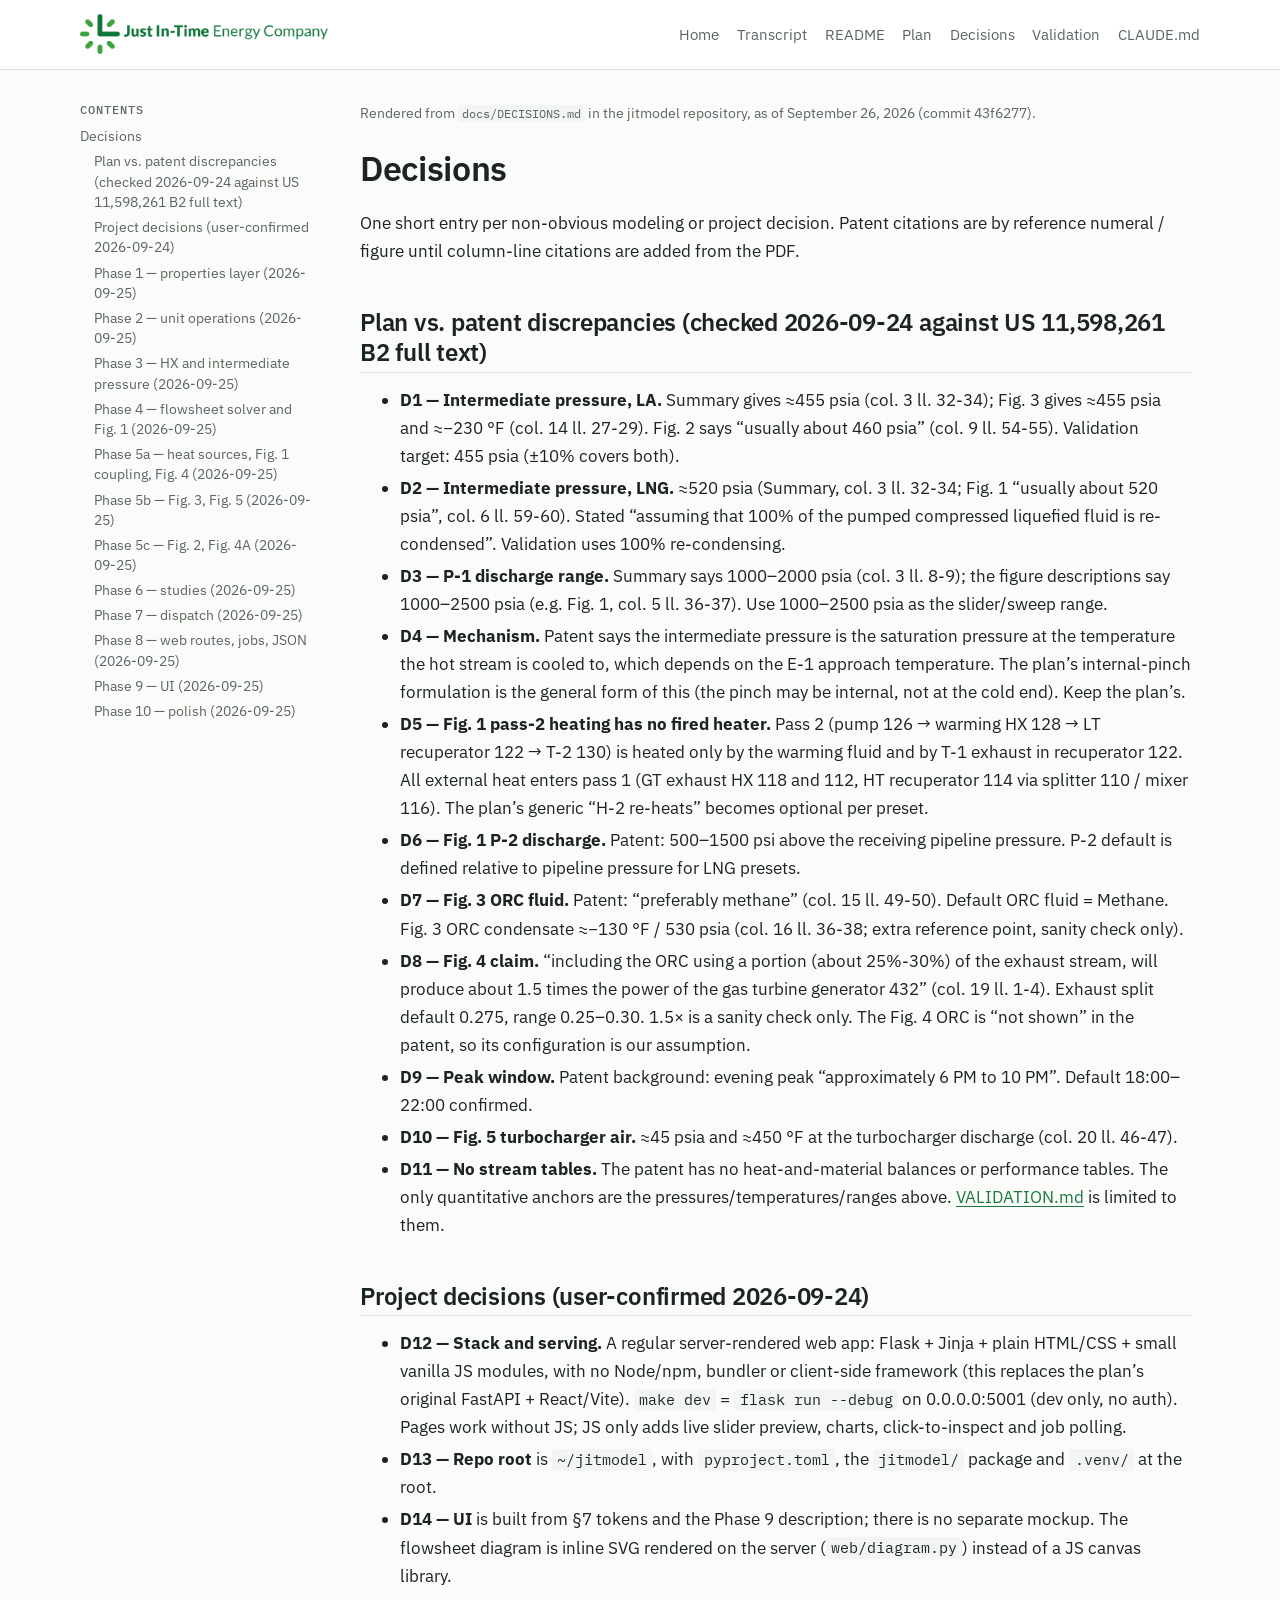
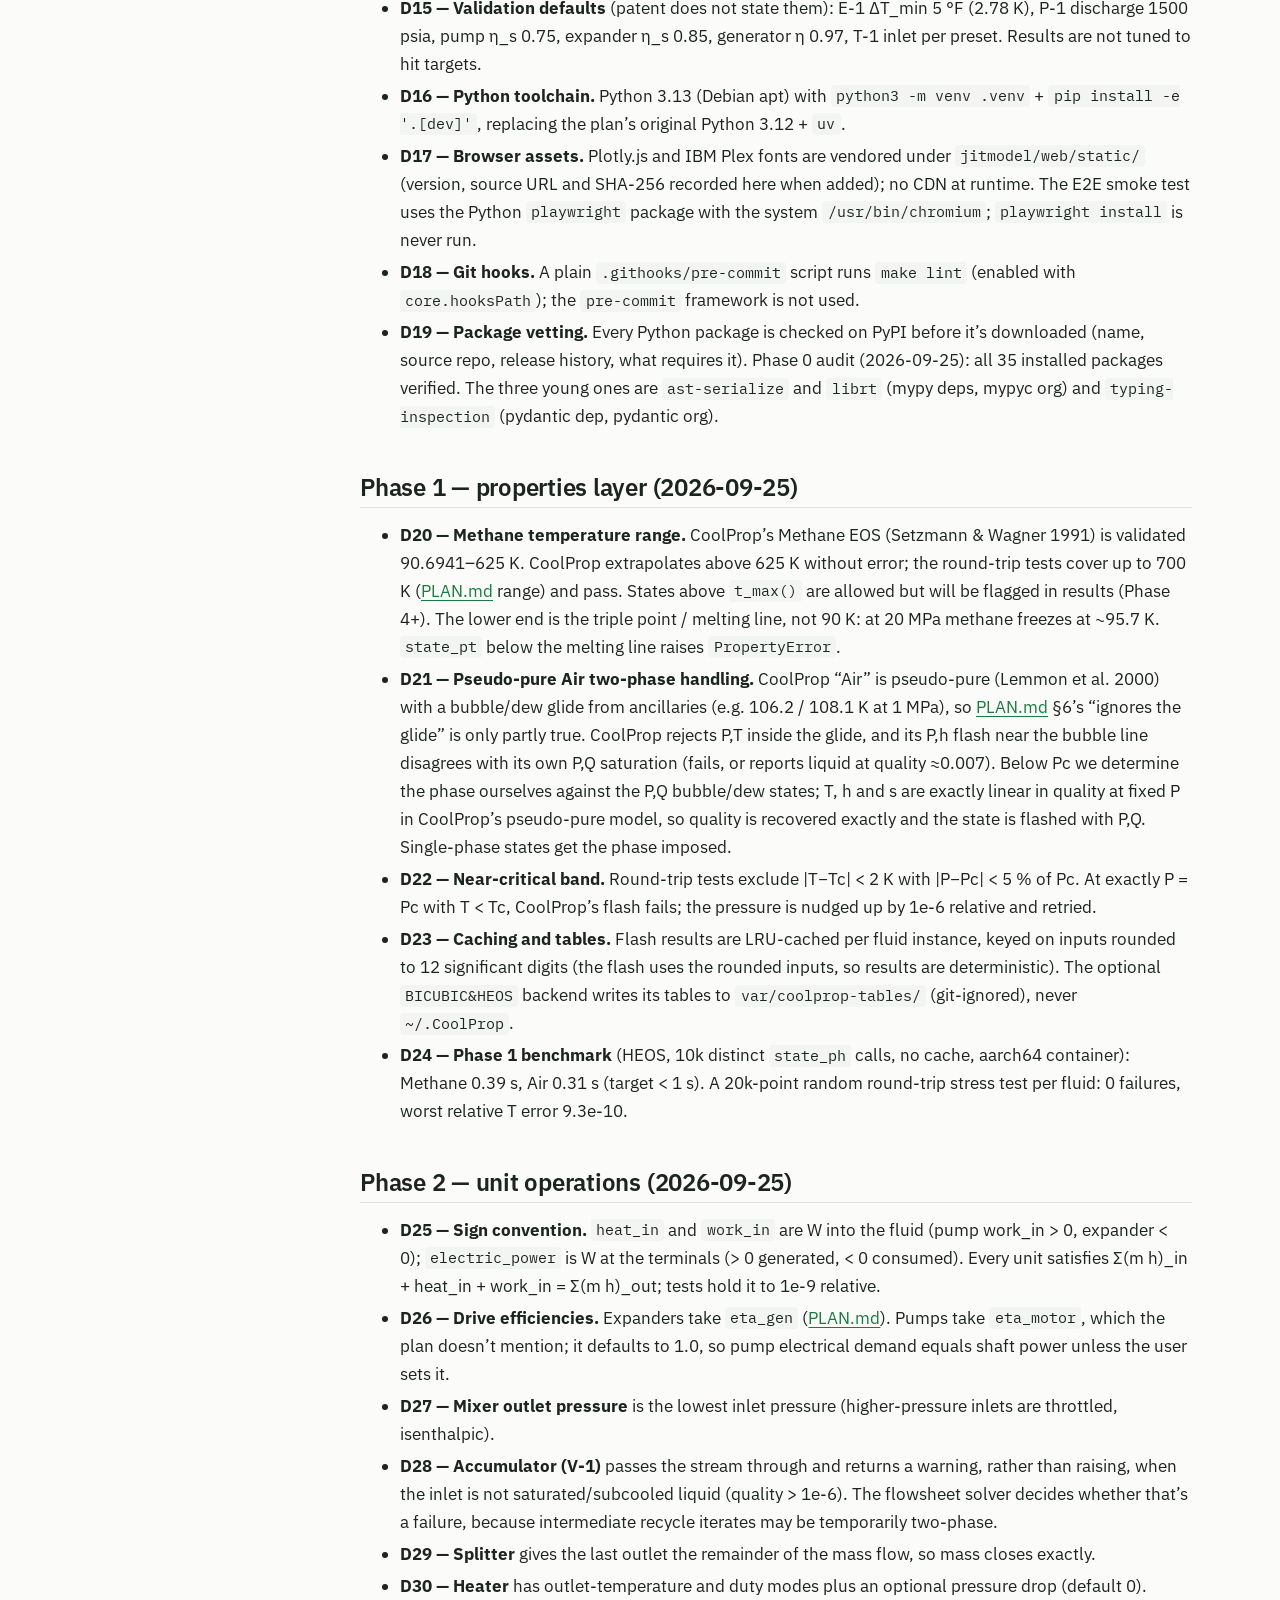
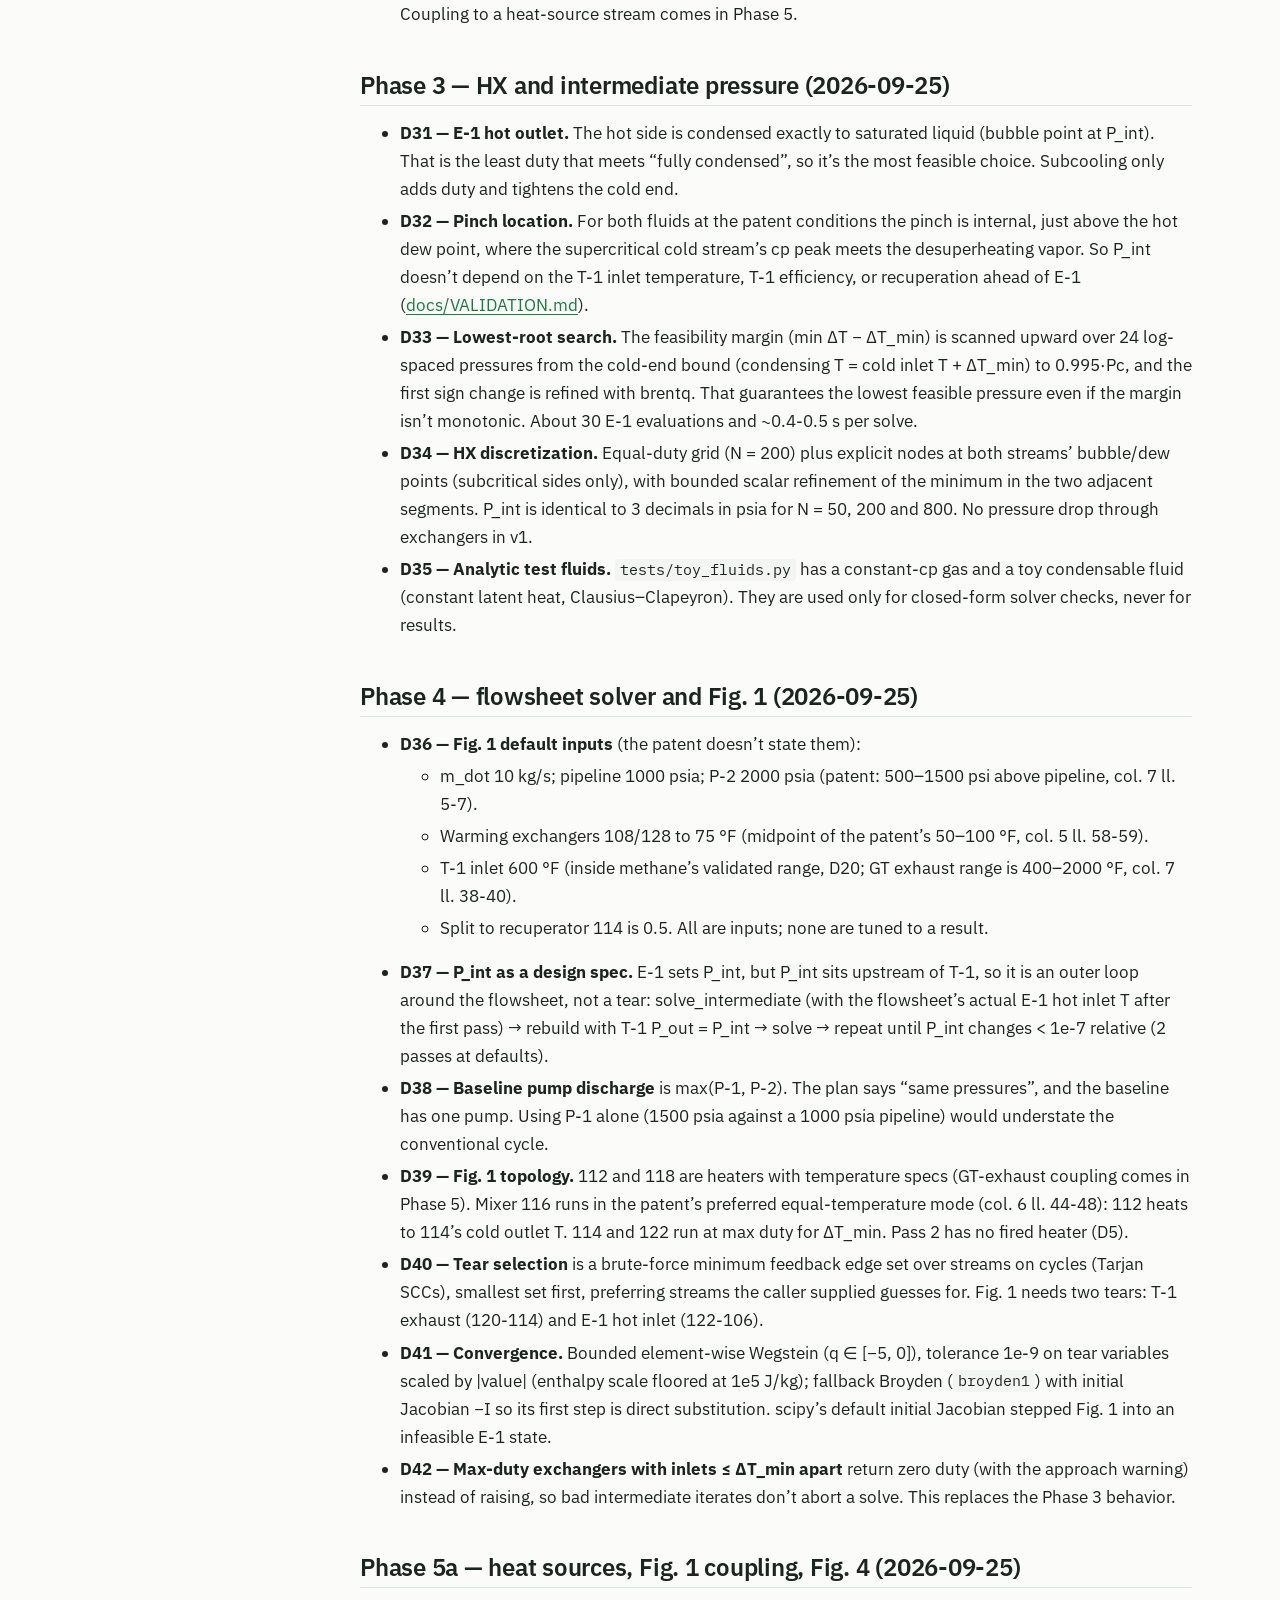
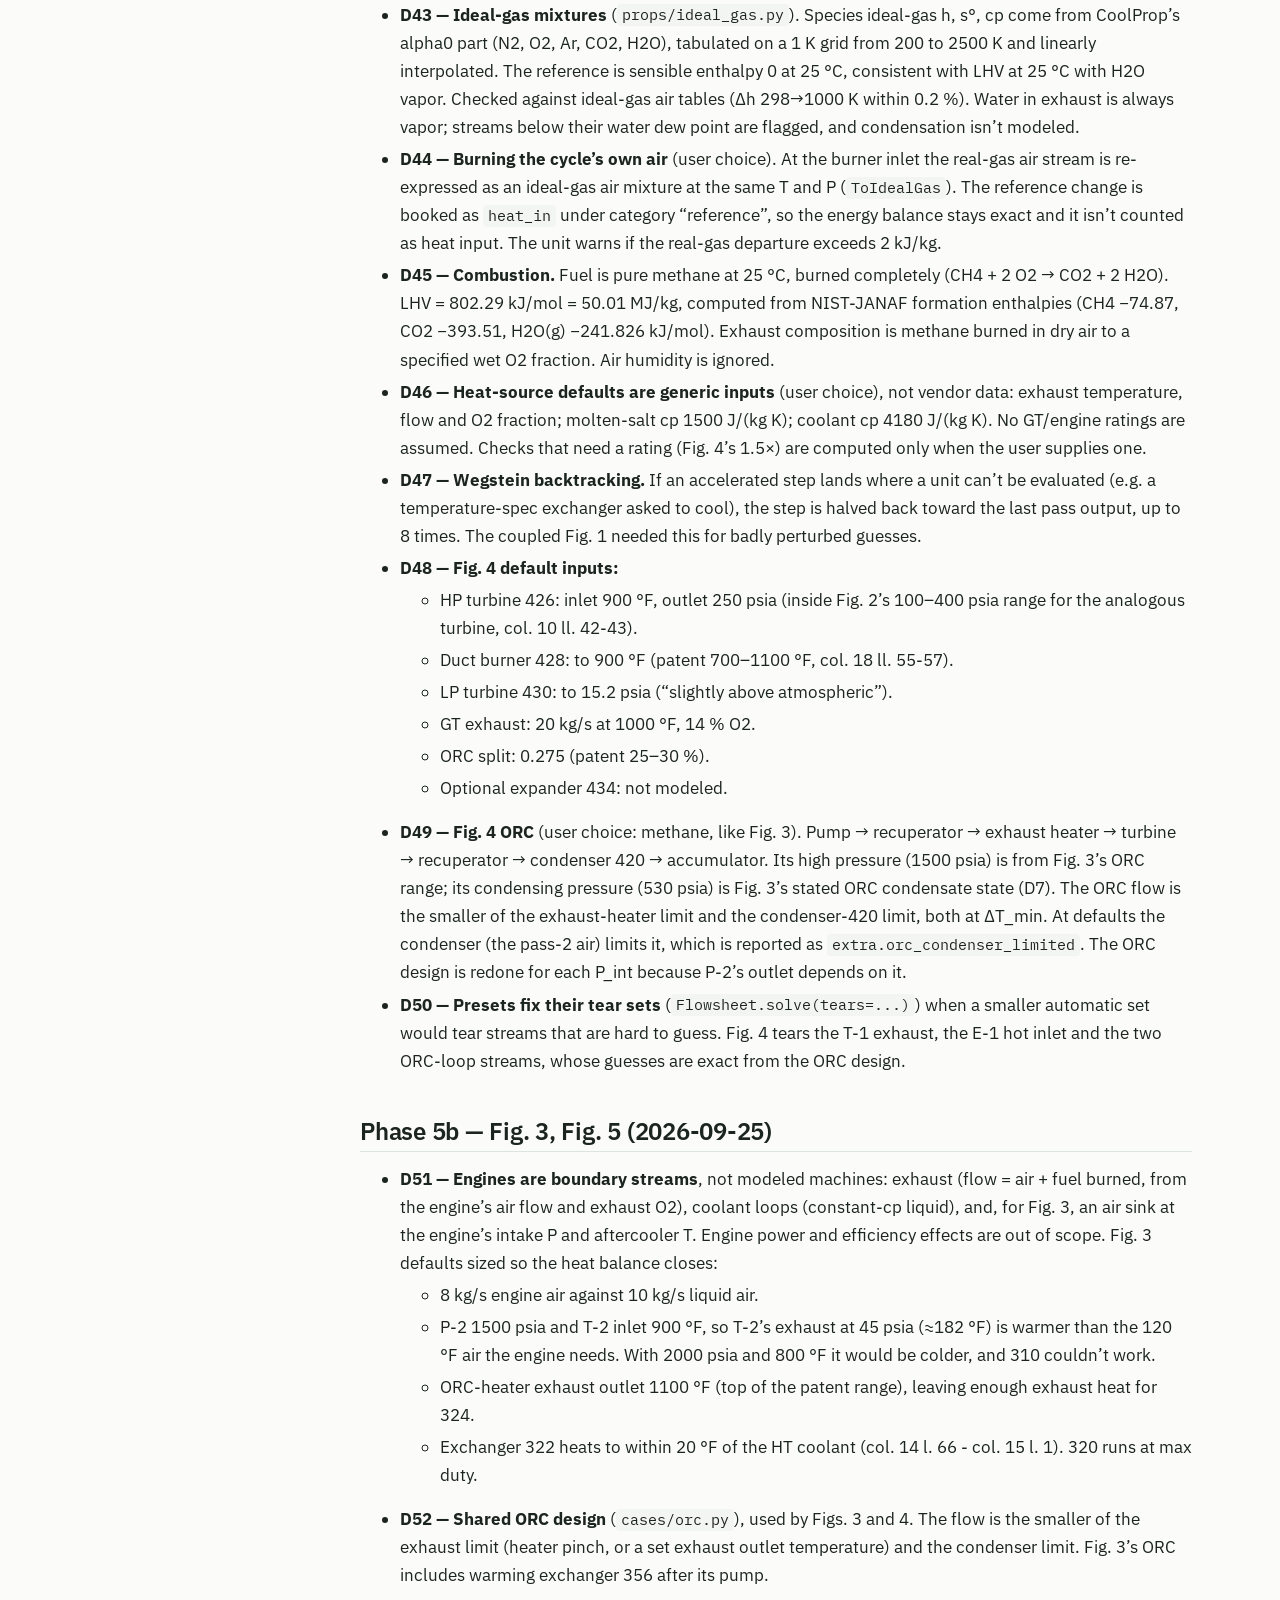
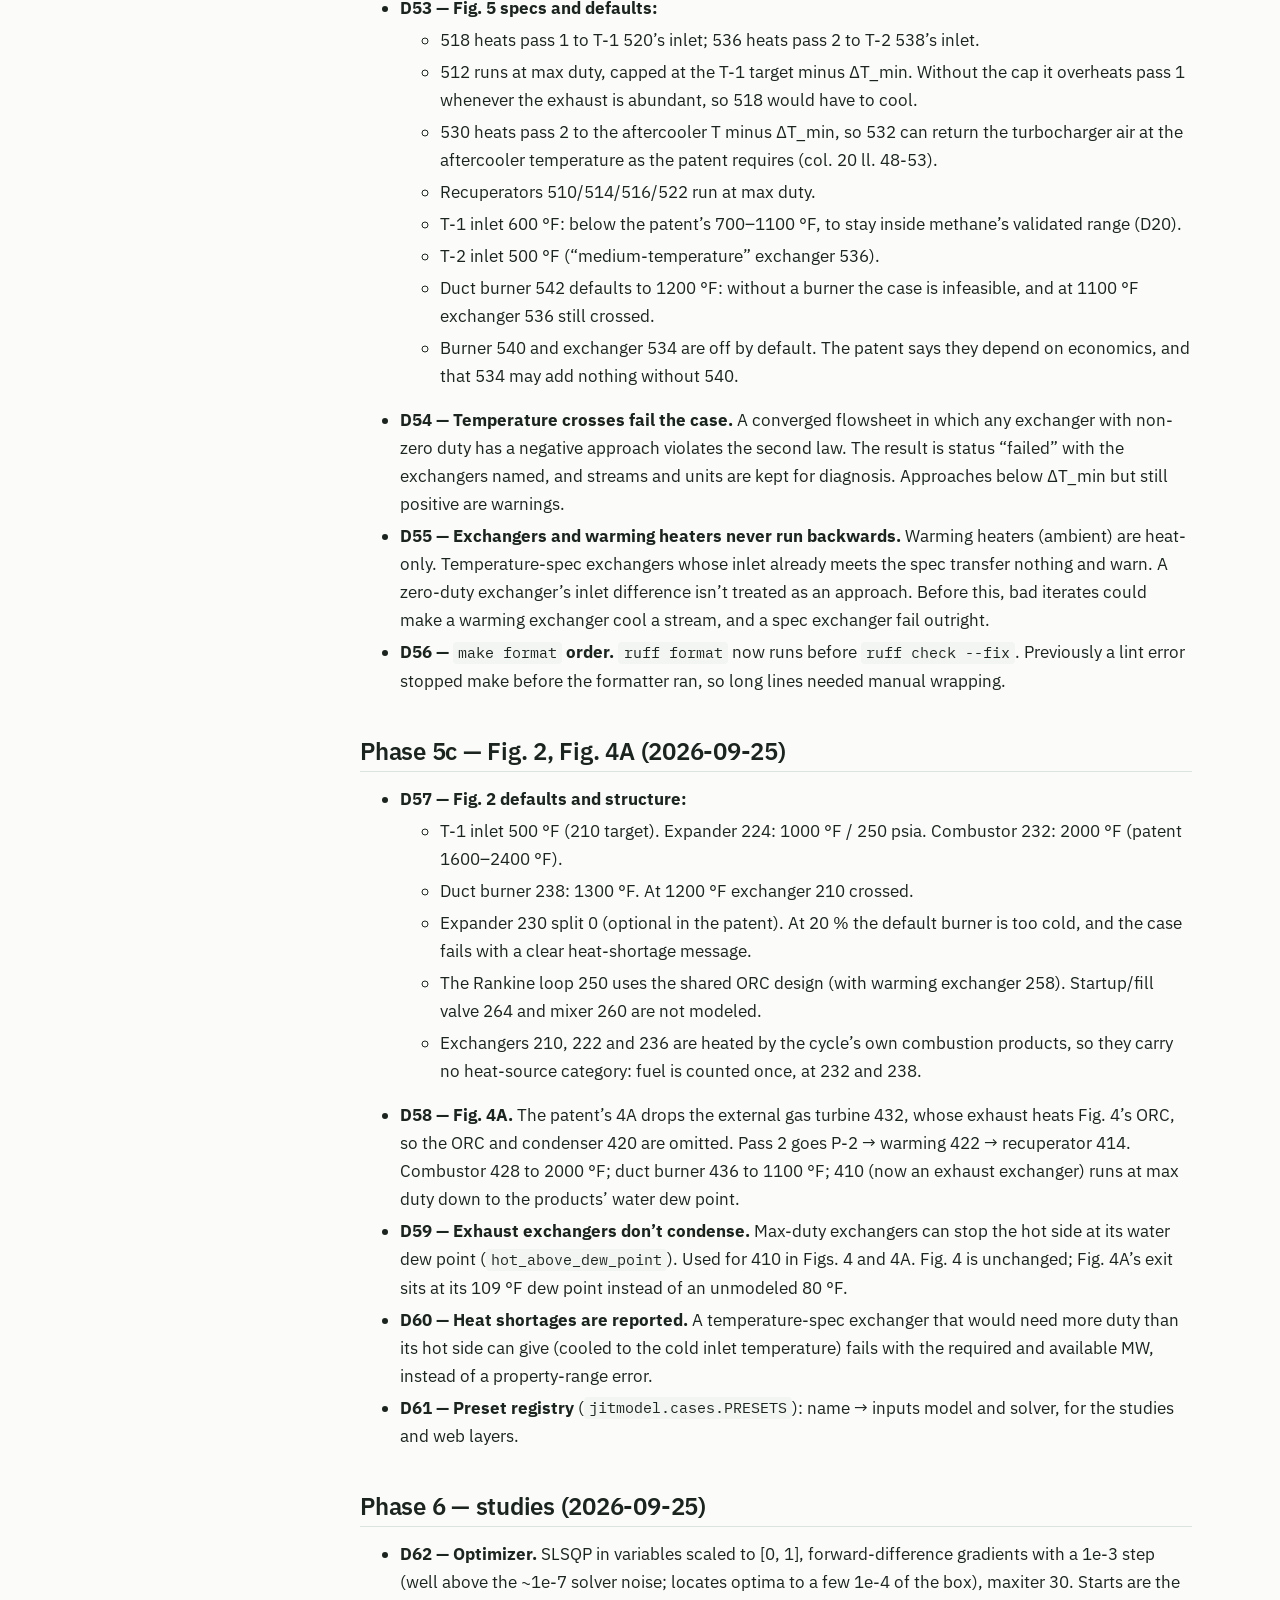
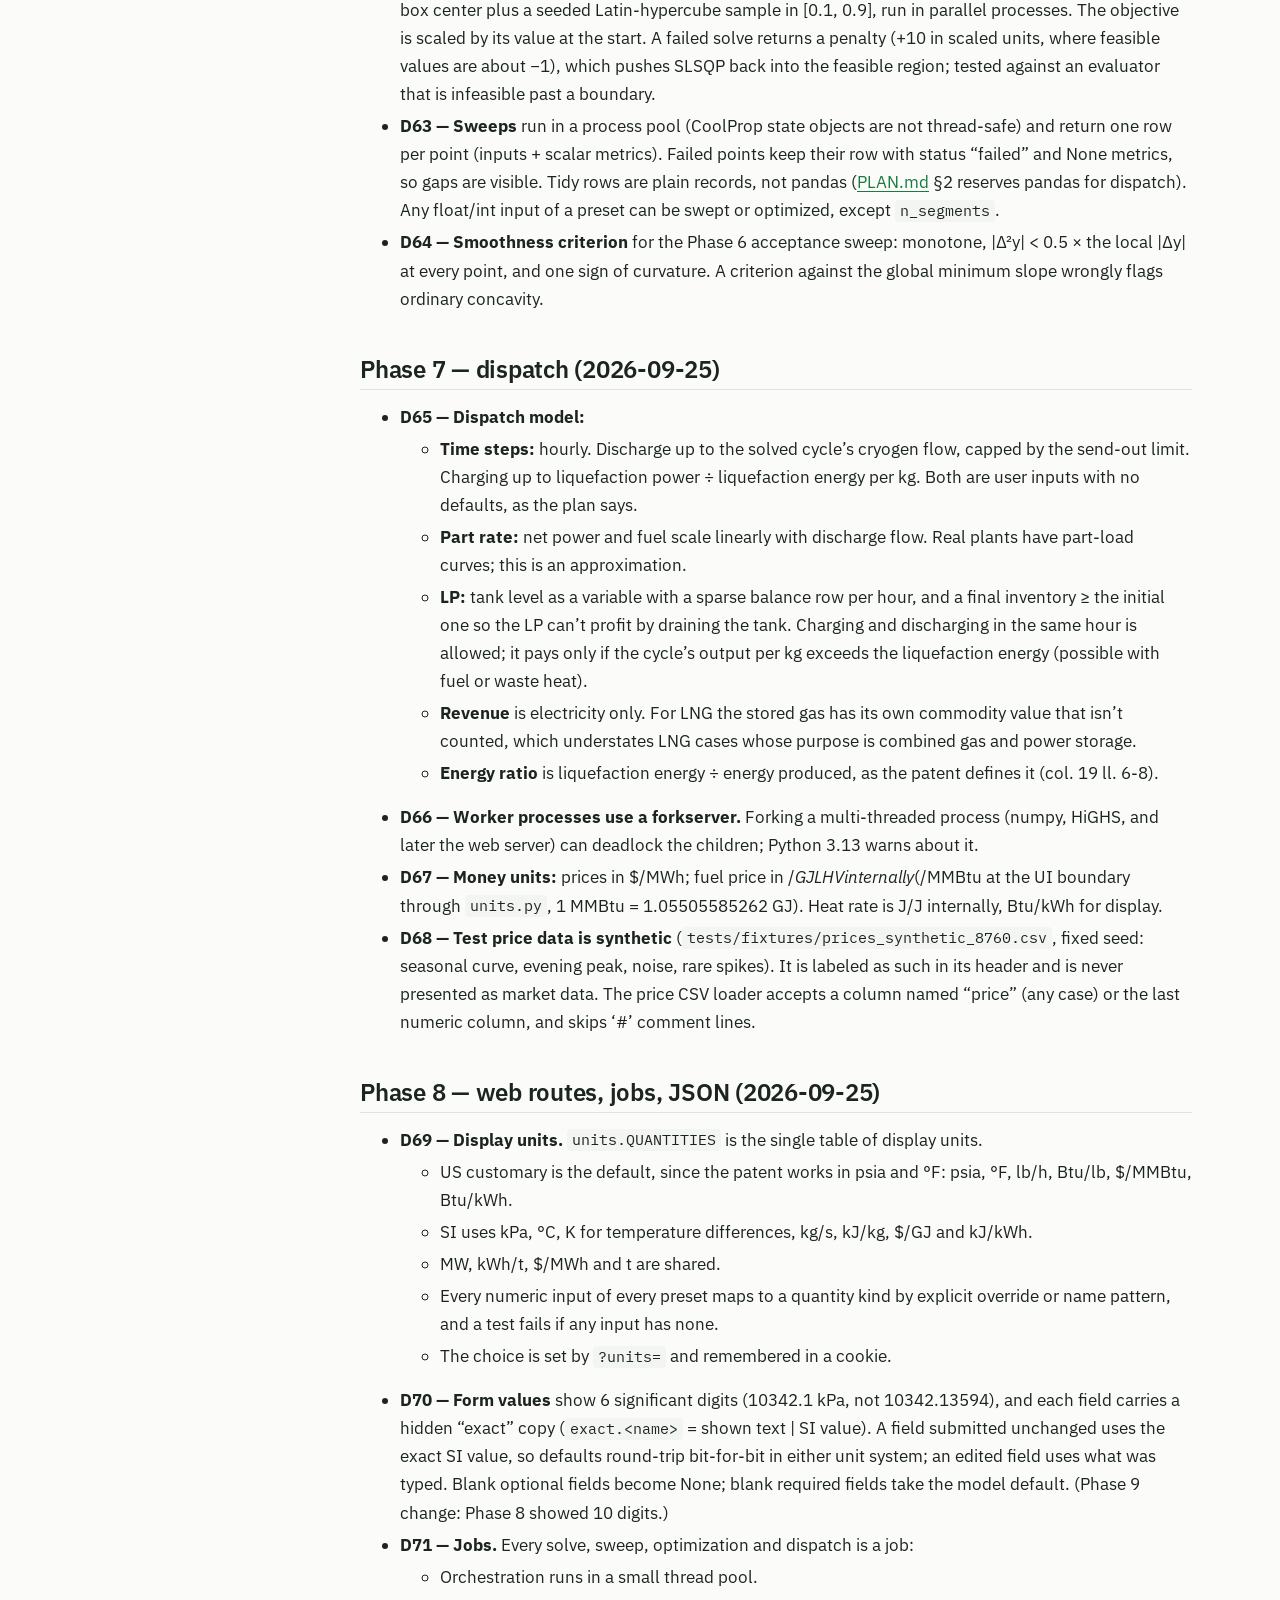
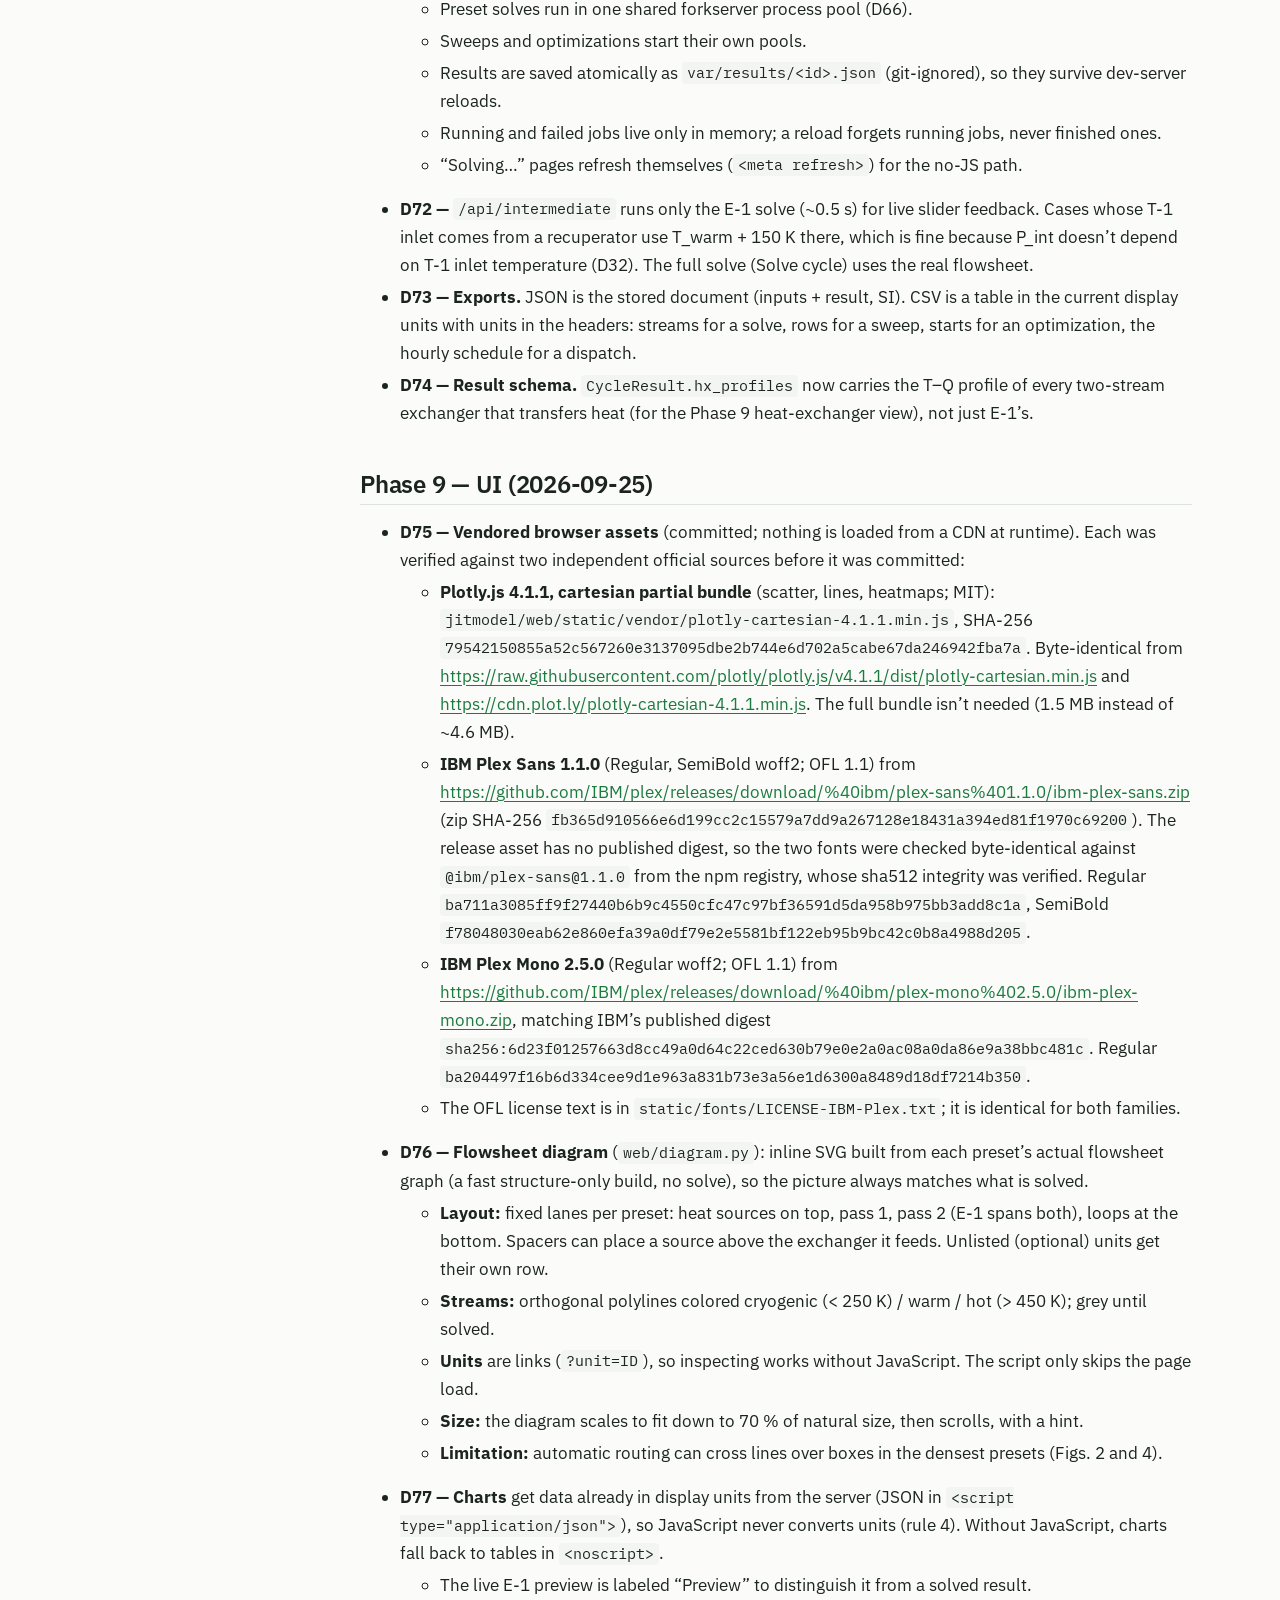
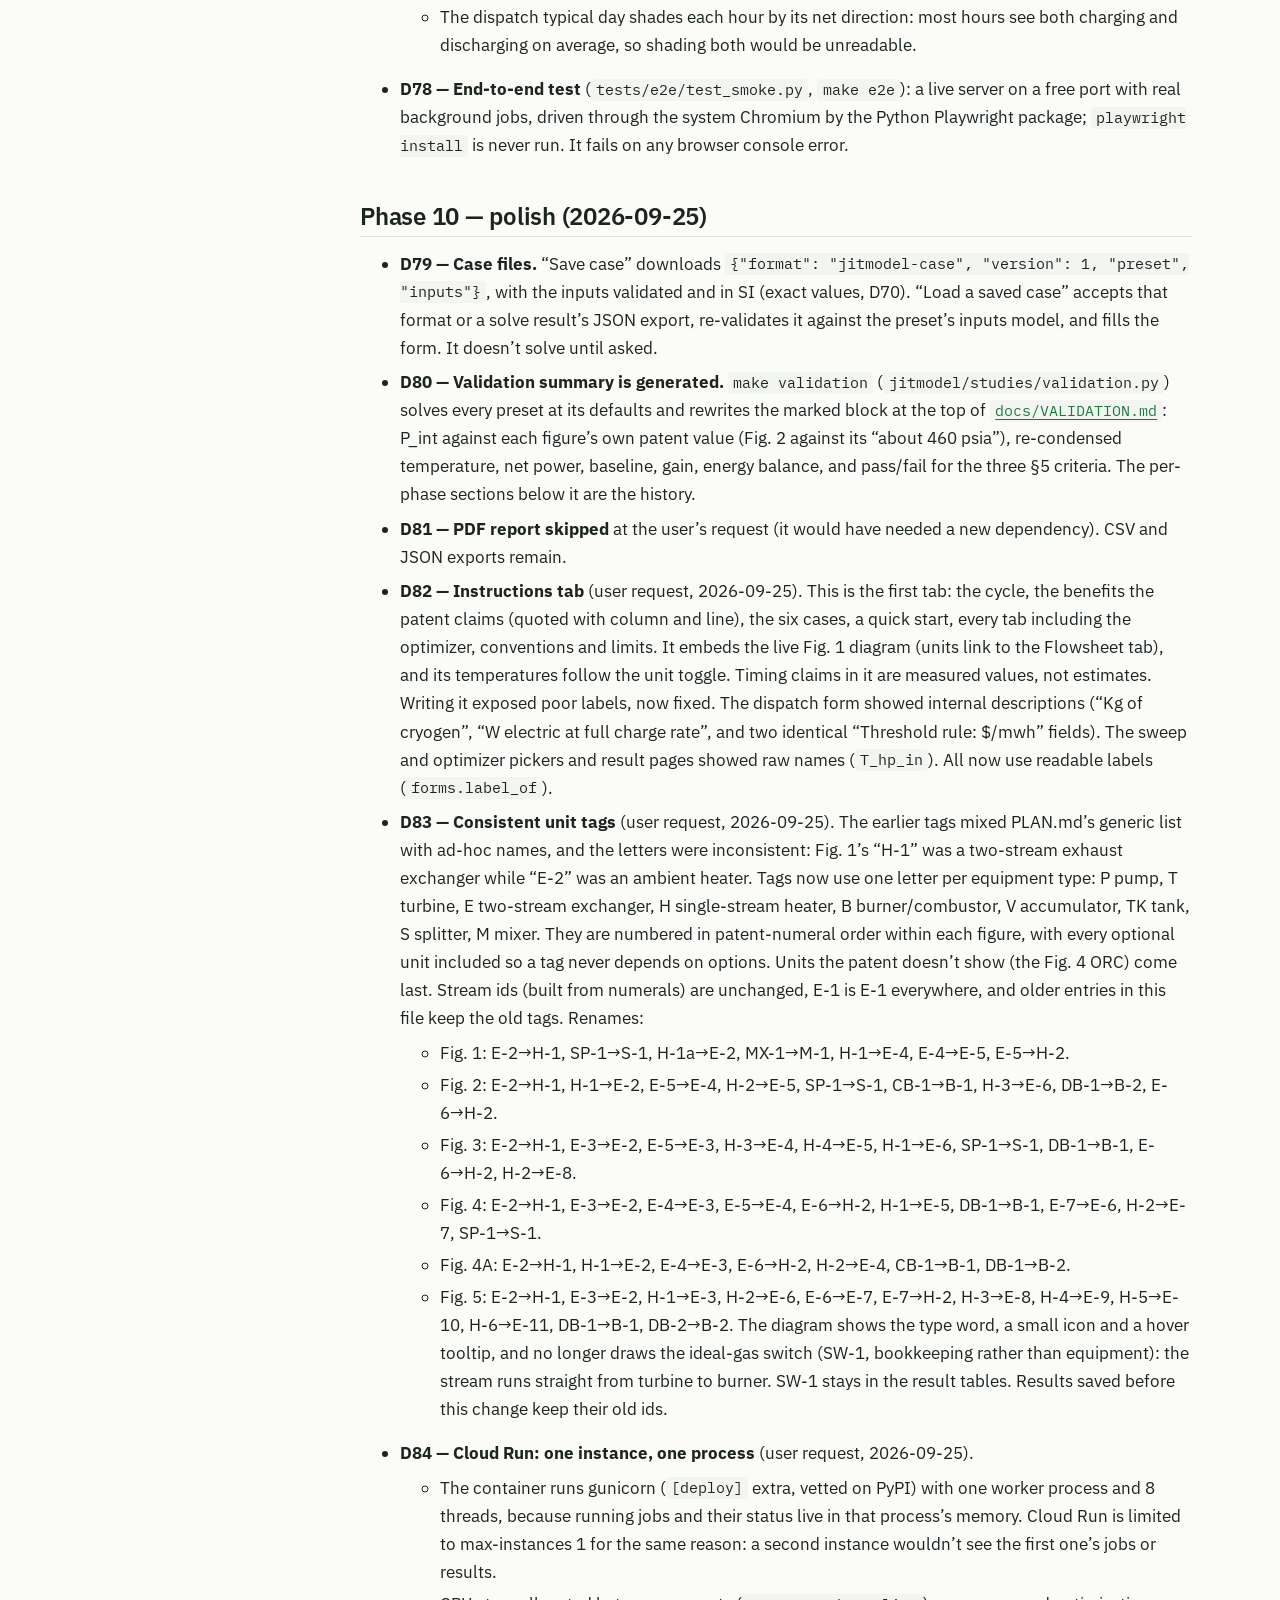
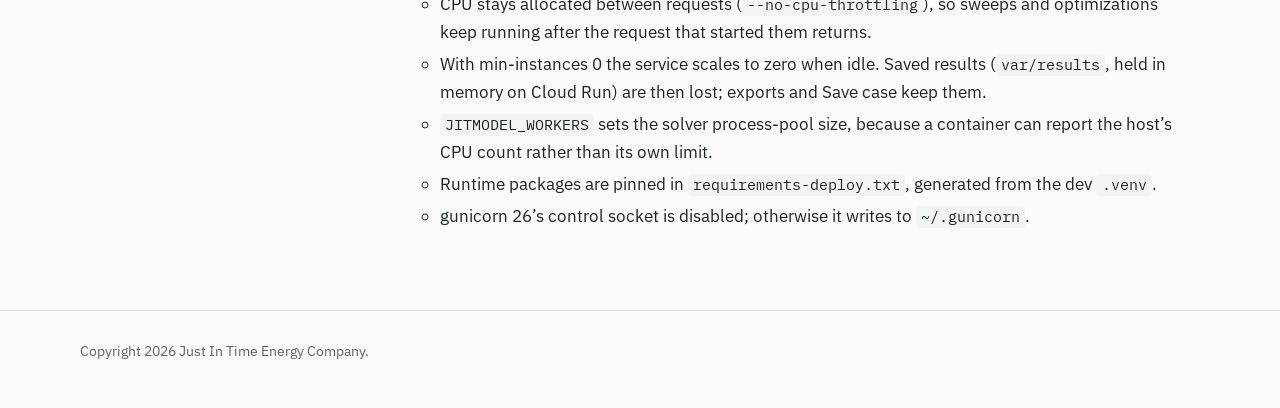
==== pages/DECISIONS.html @ 581333ea "Site showing how jitmodel was built with Claude Co-Authored-By: Claude Opus 5.5 <noreply@anthropic.c" ====
<!DOCTYPE html>
<html lang="en">
<head>
<meta charset="utf-8">
<meta name="viewport" content="width=device-width, initial-scale=1">
<title>Decisions · jitmodel</title>
<link rel="icon" href="../assets/favicon.svg">
<link rel="preconnect" href="https://fonts.googleapis.com">
<link rel="preconnect" href="https://fonts.gstatic.com" crossorigin>
<link rel="stylesheet" href="https://fonts.googleapis.com/css2?family=IBM+Plex+Mono:wght@400;500&family=IBM+Plex+Sans:wght@400;500;600&display=swap">
<link rel="stylesheet" href="../assets/style.css">
</head>
<body>
<header class="site-header">
  <div class="inner">
    <a class="logo-link" href="../index.html" title="jitmodel — how it was built"><img class="logo" src="../assets/jit-logo.png" alt="Just In-Time Energy Company"></a>
    <nav aria-label="Documents">
      <a href="../index.html">Home</a>
      <a href="transcript.html">Transcript</a>
      <a href="README.html">README</a>
      <a href="PLAN.html">Plan</a>
      <a href="DECISIONS.html">Decisions</a>
      <a href="VALIDATION.html">Validation</a>
      <a href="CLAUDE.html">CLAUDE.md</a>
    </nav>
  </div>
</header>
<div class="doc-layout has-toc">
<nav id="TOC" aria-label="Contents">
<p class="toc-title">Contents</p>
<ul>
<li><a href="#decisions" id="toc-decisions">Decisions</a>
<ul>
<li><a
href="#plan-vs-patent-discrepancies-checked-2026-09-24-against-us-11598261-b2-full-text"
id="toc-plan-vs-patent-discrepancies-checked-2026-09-24-against-us-11598261-b2-full-text">Plan
vs. patent discrepancies (checked 2026-09-24 against US 11,598,261 B2
full text)</a></li>
<li><a href="#project-decisions-user-confirmed-2026-09-24"
id="toc-project-decisions-user-confirmed-2026-09-24">Project decisions
(user-confirmed 2026-09-24)</a></li>
<li><a href="#phase-1--properties-layer-2026-09-25"
id="toc-phase-1--properties-layer-2026-09-25">Phase 1 — properties layer
(2026-09-25)</a></li>
<li><a href="#phase-2--unit-operations-2026-09-25"
id="toc-phase-2--unit-operations-2026-09-25">Phase 2 — unit operations
(2026-09-25)</a></li>
<li><a href="#phase-3--hx-and-intermediate-pressure-2026-09-25"
id="toc-phase-3--hx-and-intermediate-pressure-2026-09-25">Phase 3 — HX
and intermediate pressure (2026-09-25)</a></li>
<li><a href="#phase-4--flowsheet-solver-and-fig-1-2026-09-25"
id="toc-phase-4--flowsheet-solver-and-fig-1-2026-09-25">Phase 4 —
flowsheet solver and Fig. 1 (2026-09-25)</a></li>
<li><a href="#phase-5a--heat-sources-fig-1-coupling-fig-4-2026-09-25"
id="toc-phase-5a--heat-sources-fig-1-coupling-fig-4-2026-09-25">Phase 5a
— heat sources, Fig. 1 coupling, Fig. 4 (2026-09-25)</a></li>
<li><a href="#phase-5b--fig-3-fig-5-2026-09-25"
id="toc-phase-5b--fig-3-fig-5-2026-09-25">Phase 5b — Fig. 3, Fig. 5
(2026-09-25)</a></li>
<li><a href="#phase-5c--fig-2-fig-4a-2026-09-25"
id="toc-phase-5c--fig-2-fig-4a-2026-09-25">Phase 5c — Fig. 2, Fig. 4A
(2026-09-25)</a></li>
<li><a href="#phase-6--studies-2026-09-25"
id="toc-phase-6--studies-2026-09-25">Phase 6 — studies
(2026-09-25)</a></li>
<li><a href="#phase-7--dispatch-2026-09-25"
id="toc-phase-7--dispatch-2026-09-25">Phase 7 — dispatch
(2026-09-25)</a></li>
<li><a href="#phase-8--web-routes-jobs-json-2026-09-25"
id="toc-phase-8--web-routes-jobs-json-2026-09-25">Phase 8 — web routes,
jobs, JSON (2026-09-25)</a></li>
<li><a href="#phase-9--ui-2026-09-25"
id="toc-phase-9--ui-2026-09-25">Phase 9 — UI (2026-09-25)</a></li>
<li><a href="#phase-10--polish-2026-09-25"
id="toc-phase-10--polish-2026-09-25">Phase 10 — polish
(2026-09-25)</a></li>
</ul></li>
</ul>
</nav>
<main class="doc">
<p class="source-note">Rendered from <code>docs/DECISIONS.md</code> in the jitmodel repository, as of September 26, 2026 (commit 43f6277).</p>
<h1 id="decisions">Decisions</h1>
<p>One short entry per non-obvious modeling or project decision. Patent
citations are by reference numeral / figure until column-line citations
are added from the PDF.</p>
<h2
id="plan-vs-patent-discrepancies-checked-2026-09-24-against-us-11598261-b2-full-text">Plan
vs. patent discrepancies (checked 2026-09-24 against US 11,598,261 B2
full text)</h2>
<ul>
<li><strong>D1 — Intermediate pressure, LA.</strong> Summary gives ≈455
psia (col. 3 ll. 32-34); Fig. 3 gives ≈455 psia and ≈−230 °F (col. 14
ll. 27-29). Fig. 2 says “usually about 460 psia” (col. 9 ll. 54-55).
Validation target: 455 psia (±10% covers both).</li>
<li><strong>D2 — Intermediate pressure, LNG.</strong> ≈520 psia
(Summary, col. 3 ll. 32-34; Fig. 1 “usually about 520 psia”, col. 6 ll.
59-60). Stated “assuming that 100% of the pumped compressed liquefied
fluid is re-condensed”. Validation uses 100% re-condensing.</li>
<li><strong>D3 — P-1 discharge range.</strong> Summary says 1000–2000
psia (col. 3 ll. 8-9); the figure descriptions say 1000–2500 psia (e.g.
Fig. 1, col. 5 ll. 36-37). Use 1000–2500 psia as the slider/sweep
range.</li>
<li><strong>D4 — Mechanism.</strong> Patent says the intermediate
pressure is the saturation pressure at the temperature the hot stream is
cooled to, which depends on the E-1 approach temperature. The plan’s
internal-pinch formulation is the general form of this (the pinch may be
internal, not at the cold end). Keep the plan’s.</li>
<li><strong>D5 — Fig. 1 pass-2 heating has no fired heater.</strong>
Pass 2 (pump 126 → warming HX 128 → LT recuperator 122 → T-2 130) is
heated only by the warming fluid and by T-1 exhaust in recuperator 122.
All external heat enters pass 1 (GT exhaust HX 118 and 112, HT
recuperator 114 via splitter 110 / mixer 116). The plan’s generic “H-2
re-heats” becomes optional per preset.</li>
<li><strong>D6 — Fig. 1 P-2 discharge.</strong> Patent: 500–1500 psi
above the receiving pipeline pressure. P-2 default is defined relative
to pipeline pressure for LNG presets.</li>
<li><strong>D7 — Fig. 3 ORC fluid.</strong> Patent: “preferably methane”
(col. 15 ll. 49-50). Default ORC fluid = Methane. Fig. 3 ORC condensate
≈−130 °F / 530 psia (col. 16 ll. 36-38; extra reference point, sanity
check only).</li>
<li><strong>D8 — Fig. 4 claim.</strong> “including the ORC using a
portion (about 25%-30%) of the exhaust stream, will produce about 1.5
times the power of the gas turbine generator 432” (col. 19 ll. 1-4).
Exhaust split default 0.275, range 0.25–0.30. 1.5× is a sanity check
only. The Fig. 4 ORC is “not shown” in the patent, so its configuration
is our assumption.</li>
<li><strong>D9 — Peak window.</strong> Patent background: evening peak
“approximately 6 PM to 10 PM”. Default 18:00–22:00 confirmed.</li>
<li><strong>D10 — Fig. 5 turbocharger air.</strong> ≈45 psia and ≈450 °F
at the turbocharger discharge (col. 20 ll. 46-47).</li>
<li><strong>D11 — No stream tables.</strong> The patent has no
heat-and-material balances or performance tables. The only quantitative
anchors are the pressures/temperatures/ranges above. <a
href="VALIDATION.html">VALIDATION.md</a> is limited to them.</li>
</ul>
<h2 id="project-decisions-user-confirmed-2026-09-24">Project decisions
(user-confirmed 2026-09-24)</h2>
<ul>
<li><strong>D12 — Stack and serving.</strong> A regular server-rendered
web app: Flask + Jinja + plain HTML/CSS + small vanilla JS modules, with
no Node/npm, bundler or client-side framework (this replaces the plan’s
original FastAPI + React/Vite). <code>make dev</code> =
<code>flask run --debug</code> on 0.0.0.0:5001 (dev only, no auth).
Pages work without JS; JS only adds live slider preview, charts,
click-to-inspect and job polling.</li>
<li><strong>D13 — Repo root</strong> is <code>~/jitmodel</code>, with
<code>pyproject.toml</code>, the <code>jitmodel/</code> package and
<code>.venv/</code> at the root.</li>
<li><strong>D14 — UI</strong> is built from §7 tokens and the Phase 9
description; there is no separate mockup. The flowsheet diagram is
inline SVG rendered on the server (<code>web/diagram.py</code>) instead
of a JS canvas library.</li>
<li><strong>D15 — Validation defaults</strong> (patent does not state
them): E-1 ΔT_min 5 °F (2.78 K), P-1 discharge 1500 psia, pump η_s 0.75,
expander η_s 0.85, generator η 0.97, T-1 inlet per preset. Results are
not tuned to hit targets.</li>
<li><strong>D16 — Python toolchain.</strong> Python 3.13 (Debian apt)
with <code>python3 -m venv .venv</code> +
<code>pip install -e '.[dev]'</code>, replacing the plan’s original
Python 3.12 + <code>uv</code>.</li>
<li><strong>D17 — Browser assets.</strong> Plotly.js and IBM Plex fonts
are vendored under <code>jitmodel/web/static/</code> (version, source
URL and SHA-256 recorded here when added); no CDN at runtime. The E2E
smoke test uses the Python <code>playwright</code> package with the
system <code>/usr/bin/chromium</code>; <code>playwright install</code>
is never run.</li>
<li><strong>D18 — Git hooks.</strong> A plain
<code>.githooks/pre-commit</code> script runs <code>make lint</code>
(enabled with <code>core.hooksPath</code>); the <code>pre-commit</code>
framework is not used.</li>
<li><strong>D19 — Package vetting.</strong> Every Python package is
checked on PyPI before it’s downloaded (name, source repo, release
history, what requires it). Phase 0 audit (2026-09-25): all 35 installed
packages verified. The three young ones are <code>ast-serialize</code>
and <code>librt</code> (mypy deps, mypyc org) and
<code>typing-inspection</code> (pydantic dep, pydantic org).</li>
</ul>
<h2 id="phase-1--properties-layer-2026-09-25">Phase 1 — properties layer
(2026-09-25)</h2>
<ul>
<li><strong>D20 — Methane temperature range.</strong> CoolProp’s Methane
EOS (Setzmann &amp; Wagner 1991) is validated 90.6941–625 K. CoolProp
extrapolates above 625 K without error; the round-trip tests cover up to
700 K (<a href="PLAN.html">PLAN.md</a> range) and pass. States above
<code>t_max()</code> are allowed but will be flagged in results (Phase
4+). The lower end is the triple point / melting line, not 90 K: at 20
MPa methane freezes at ~95.7 K. <code>state_pt</code> below the melting
line raises <code>PropertyError</code>.</li>
<li><strong>D21 — Pseudo-pure Air two-phase handling.</strong> CoolProp
“Air” is pseudo-pure (Lemmon et al. 2000) with a bubble/dew glide from
ancillaries (e.g. 106.2 / 108.1 K at 1 MPa), so <a
href="PLAN.html">PLAN.md</a> §6’s “ignores the glide” is only partly
true. CoolProp rejects P,T inside the glide, and its P,h flash near the
bubble line disagrees with its own P,Q saturation (fails, or reports
liquid at quality ≈0.007). Below Pc we determine the phase ourselves
against the P,Q bubble/dew states; T, h and s are exactly linear in
quality at fixed P in CoolProp’s pseudo-pure model, so quality is
recovered exactly and the state is flashed with P,Q. Single-phase states
get the phase imposed.</li>
<li><strong>D22 — Near-critical band.</strong> Round-trip tests exclude
|T−Tc| &lt; 2 K with |P−Pc| &lt; 5 % of Pc. At exactly P = Pc with T
&lt; Tc, CoolProp’s flash fails; the pressure is nudged up by 1e-6
relative and retried.</li>
<li><strong>D23 — Caching and tables.</strong> Flash results are
LRU-cached per fluid instance, keyed on inputs rounded to 12 significant
digits (the flash uses the rounded inputs, so results are
deterministic). The optional <code>BICUBIC&amp;HEOS</code> backend
writes its tables to <code>var/coolprop-tables/</code> (git-ignored),
never <code>~/.CoolProp</code>.</li>
<li><strong>D24 — Phase 1 benchmark</strong> (HEOS, 10k distinct
<code>state_ph</code> calls, no cache, aarch64 container): Methane 0.39
s, Air 0.31 s (target &lt; 1 s). A 20k-point random round-trip stress
test per fluid: 0 failures, worst relative T error 9.3e-10.</li>
</ul>
<h2 id="phase-2--unit-operations-2026-09-25">Phase 2 — unit operations
(2026-09-25)</h2>
<ul>
<li><strong>D25 — Sign convention.</strong> <code>heat_in</code> and
<code>work_in</code> are W into the fluid (pump work_in &gt; 0, expander
&lt; 0); <code>electric_power</code> is W at the terminals (&gt; 0
generated, &lt; 0 consumed). Every unit satisfies Σ(m h)_in + heat_in +
work_in = Σ(m h)_out; tests hold it to 1e-9 relative.</li>
<li><strong>D26 — Drive efficiencies.</strong> Expanders take
<code>eta_gen</code> (<a href="PLAN.html">PLAN.md</a>). Pumps take
<code>eta_motor</code>, which the plan doesn’t mention; it defaults to
1.0, so pump electrical demand equals shaft power unless the user sets
it.</li>
<li><strong>D27 — Mixer outlet pressure</strong> is the lowest inlet
pressure (higher-pressure inlets are throttled, isenthalpic).</li>
<li><strong>D28 — Accumulator (V-1)</strong> passes the stream through
and returns a warning, rather than raising, when the inlet is not
saturated/subcooled liquid (quality &gt; 1e-6). The flowsheet solver
decides whether that’s a failure, because intermediate recycle iterates
may be temporarily two-phase.</li>
<li><strong>D29 — Splitter</strong> gives the last outlet the remainder
of the mass flow, so mass closes exactly.</li>
<li><strong>D30 — Heater</strong> has outlet-temperature and duty modes
plus an optional pressure drop (default 0). Coupling to a heat-source
stream comes in Phase 5.</li>
</ul>
<h2 id="phase-3--hx-and-intermediate-pressure-2026-09-25">Phase 3 — HX
and intermediate pressure (2026-09-25)</h2>
<ul>
<li><strong>D31 — E-1 hot outlet.</strong> The hot side is condensed
exactly to saturated liquid (bubble point at P_int). That is the least
duty that meets “fully condensed”, so it’s the most feasible choice.
Subcooling only adds duty and tightens the cold end.</li>
<li><strong>D32 — Pinch location.</strong> For both fluids at the patent
conditions the pinch is internal, just above the hot dew point, where
the supercritical cold stream’s cp peak meets the desuperheating vapor.
So P_int doesn’t depend on the T-1 inlet temperature, T-1 efficiency, or
recuperation ahead of E-1 (<a
href="VALIDATION.html">docs/VALIDATION.md</a>).</li>
<li><strong>D33 — Lowest-root search.</strong> The feasibility margin
(min ΔT − ΔT_min) is scanned upward over 24 log-spaced pressures from
the cold-end bound (condensing T = cold inlet T + ΔT_min) to 0.995·Pc,
and the first sign change is refined with brentq. That guarantees the
lowest feasible pressure even if the margin isn’t monotonic. About 30
E-1 evaluations and ~0.4-0.5 s per solve.</li>
<li><strong>D34 — HX discretization.</strong> Equal-duty grid (N = 200)
plus explicit nodes at both streams’ bubble/dew points (subcritical
sides only), with bounded scalar refinement of the minimum in the two
adjacent segments. P_int is identical to 3 decimals in psia for N = 50,
200 and 800. No pressure drop through exchangers in v1.</li>
<li><strong>D35 — Analytic test fluids.</strong>
<code>tests/toy_fluids.py</code> has a constant-cp gas and a toy
condensable fluid (constant latent heat, Clausius–Clapeyron). They are
used only for closed-form solver checks, never for results.</li>
</ul>
<h2 id="phase-4--flowsheet-solver-and-fig-1-2026-09-25">Phase 4 —
flowsheet solver and Fig. 1 (2026-09-25)</h2>
<ul>
<li><strong>D36 — Fig. 1 default inputs</strong> (the patent doesn’t
state them):
<ul>
<li>m_dot 10 kg/s; pipeline 1000 psia; P-2 2000 psia (patent: 500–1500
psi above pipeline, col. 7 ll. 5-7).</li>
<li>Warming exchangers 108/128 to 75 °F (midpoint of the patent’s 50–100
°F, col. 5 ll. 58-59).</li>
<li>T-1 inlet 600 °F (inside methane’s validated range, D20; GT exhaust
range is 400–2000 °F, col. 7 ll. 38-40).</li>
<li>Split to recuperator 114 is 0.5. All are inputs; none are tuned to a
result.</li>
</ul></li>
<li><strong>D37 — P_int as a design spec.</strong> E-1 sets P_int, but
P_int sits upstream of T-1, so it is an outer loop around the flowsheet,
not a tear: solve_intermediate (with the flowsheet’s actual E-1 hot
inlet T after the first pass) → rebuild with T-1 P_out = P_int → solve →
repeat until P_int changes &lt; 1e-7 relative (2 passes at
defaults).</li>
<li><strong>D38 — Baseline pump discharge</strong> is max(P-1, P-2). The
plan says “same pressures”, and the baseline has one pump. Using P-1
alone (1500 psia against a 1000 psia pipeline) would understate the
conventional cycle.</li>
<li><strong>D39 — Fig. 1 topology.</strong> 112 and 118 are heaters with
temperature specs (GT-exhaust coupling comes in Phase 5). Mixer 116 runs
in the patent’s preferred equal-temperature mode (col. 6 ll. 44-48): 112
heats to 114’s cold outlet T. 114 and 122 run at max duty for ΔT_min.
Pass 2 has no fired heater (D5).</li>
<li><strong>D40 — Tear selection</strong> is a brute-force minimum
feedback edge set over streams on cycles (Tarjan SCCs), smallest set
first, preferring streams the caller supplied guesses for. Fig. 1 needs
two tears: T-1 exhaust (120-114) and E-1 hot inlet (122-106).</li>
<li><strong>D41 — Convergence.</strong> Bounded element-wise Wegstein (q
∈ [−5, 0]), tolerance 1e-9 on tear variables scaled by |value| (enthalpy
scale floored at 1e5 J/kg); fallback Broyden (<code>broyden1</code>)
with initial Jacobian −I so its first step is direct substitution.
scipy’s default initial Jacobian stepped Fig. 1 into an infeasible E-1
state.</li>
<li><strong>D42 — Max-duty exchangers with inlets ≤ ΔT_min
apart</strong> return zero duty (with the approach warning) instead of
raising, so bad intermediate iterates don’t abort a solve. This replaces
the Phase 3 behavior.</li>
</ul>
<h2 id="phase-5a--heat-sources-fig-1-coupling-fig-4-2026-09-25">Phase 5a
— heat sources, Fig. 1 coupling, Fig. 4 (2026-09-25)</h2>
<ul>
<li><strong>D43 — Ideal-gas mixtures</strong>
(<code>props/ideal_gas.py</code>). Species ideal-gas h, s°, cp come from
CoolProp’s alpha0 part (N2, O2, Ar, CO2, H2O), tabulated on a 1 K grid
from 200 to 2500 K and linearly interpolated. The reference is sensible
enthalpy 0 at 25 °C, consistent with LHV at 25 °C with H2O vapor.
Checked against ideal-gas air tables (Δh 298→1000 K within 0.2 %). Water
in exhaust is always vapor; streams below their water dew point are
flagged, and condensation isn’t modeled.</li>
<li><strong>D44 — Burning the cycle’s own air</strong> (user choice). At
the burner inlet the real-gas air stream is re-expressed as an ideal-gas
air mixture at the same T and P (<code>ToIdealGas</code>). The reference
change is booked as <code>heat_in</code> under category “reference”, so
the energy balance stays exact and it isn’t counted as heat input. The
unit warns if the real-gas departure exceeds 2 kJ/kg.</li>
<li><strong>D45 — Combustion.</strong> Fuel is pure methane at 25 °C,
burned completely (CH4 + 2 O2 → CO2 + 2 H2O). LHV = 802.29 kJ/mol =
50.01 MJ/kg, computed from NIST-JANAF formation enthalpies (CH4 −74.87,
CO2 −393.51, H2O(g) −241.826 kJ/mol). Exhaust composition is methane
burned in dry air to a specified wet O2 fraction. Air humidity is
ignored.</li>
<li><strong>D46 — Heat-source defaults are generic inputs</strong> (user
choice), not vendor data: exhaust temperature, flow and O2 fraction;
molten-salt cp 1500 J/(kg K); coolant cp 4180 J/(kg K). No GT/engine
ratings are assumed. Checks that need a rating (Fig. 4’s 1.5×) are
computed only when the user supplies one.</li>
<li><strong>D47 — Wegstein backtracking.</strong> If an accelerated step
lands where a unit can’t be evaluated (e.g. a temperature-spec exchanger
asked to cool), the step is halved back toward the last pass output, up
to 8 times. The coupled Fig. 1 needed this for badly perturbed
guesses.</li>
<li><strong>D48 — Fig. 4 default inputs:</strong>
<ul>
<li>HP turbine 426: inlet 900 °F, outlet 250 psia (inside Fig. 2’s
100–400 psia range for the analogous turbine, col. 10 ll. 42-43).</li>
<li>Duct burner 428: to 900 °F (patent 700–1100 °F, col. 18 ll.
55-57).</li>
<li>LP turbine 430: to 15.2 psia (“slightly above atmospheric”).</li>
<li>GT exhaust: 20 kg/s at 1000 °F, 14 % O2.</li>
<li>ORC split: 0.275 (patent 25–30 %).</li>
<li>Optional expander 434: not modeled.</li>
</ul></li>
<li><strong>D49 — Fig. 4 ORC</strong> (user choice: methane, like Fig.
3). Pump → recuperator → exhaust heater → turbine → recuperator →
condenser 420 → accumulator. Its high pressure (1500 psia) is from Fig.
3’s ORC range; its condensing pressure (530 psia) is Fig. 3’s stated ORC
condensate state (D7). The ORC flow is the smaller of the exhaust-heater
limit and the condenser-420 limit, both at ΔT_min. At defaults the
condenser (the pass-2 air) limits it, which is reported as
<code>extra.orc_condenser_limited</code>. The ORC design is redone for
each P_int because P-2’s outlet depends on it.</li>
<li><strong>D50 — Presets fix their tear sets</strong>
(<code>Flowsheet.solve(tears=...)</code>) when a smaller automatic set
would tear streams that are hard to guess. Fig. 4 tears the T-1 exhaust,
the E-1 hot inlet and the two ORC-loop streams, whose guesses are exact
from the ORC design.</li>
</ul>
<h2 id="phase-5b--fig-3-fig-5-2026-09-25">Phase 5b — Fig. 3, Fig. 5
(2026-09-25)</h2>
<ul>
<li><strong>D51 — Engines are boundary streams</strong>, not modeled
machines: exhaust (flow = air + fuel burned, from the engine’s air flow
and exhaust O2), coolant loops (constant-cp liquid), and, for Fig. 3, an
air sink at the engine’s intake P and aftercooler T. Engine power and
efficiency effects are out of scope. Fig. 3 defaults sized so the heat
balance closes:
<ul>
<li>8 kg/s engine air against 10 kg/s liquid air.</li>
<li>P-2 1500 psia and T-2 inlet 900 °F, so T-2’s exhaust at 45 psia
(≈182 °F) is warmer than the 120 °F air the engine needs. With 2000 psia
and 800 °F it would be colder, and 310 couldn’t work.</li>
<li>ORC-heater exhaust outlet 1100 °F (top of the patent range), leaving
enough exhaust heat for 324.</li>
<li>Exchanger 322 heats to within 20 °F of the HT coolant (col. 14 l. 66
- col. 15 l. 1). 320 runs at max duty.</li>
</ul></li>
<li><strong>D52 — Shared ORC design</strong>
(<code>cases/orc.py</code>), used by Figs. 3 and 4. The flow is the
smaller of the exhaust limit (heater pinch, or a set exhaust outlet
temperature) and the condenser limit. Fig. 3’s ORC includes warming
exchanger 356 after its pump.</li>
<li><strong>D53 — Fig. 5 specs and defaults:</strong>
<ul>
<li>518 heats pass 1 to T-1 520’s inlet; 536 heats pass 2 to T-2 538’s
inlet.</li>
<li>512 runs at max duty, capped at the T-1 target minus ΔT_min. Without
the cap it overheats pass 1 whenever the exhaust is abundant, so 518
would have to cool.</li>
<li>530 heats pass 2 to the aftercooler T minus ΔT_min, so 532 can
return the turbocharger air at the aftercooler temperature as the patent
requires (col. 20 ll. 48-53).</li>
<li>Recuperators 510/514/516/522 run at max duty.</li>
<li>T-1 inlet 600 °F: below the patent’s 700–1100 °F, to stay inside
methane’s validated range (D20).</li>
<li>T-2 inlet 500 °F (“medium-temperature” exchanger 536).</li>
<li>Duct burner 542 defaults to 1200 °F: without a burner the case is
infeasible, and at 1100 °F exchanger 536 still crossed.</li>
<li>Burner 540 and exchanger 534 are off by default. The patent says
they depend on economics, and that 534 may add nothing without 540.</li>
</ul></li>
<li><strong>D54 — Temperature crosses fail the case.</strong> A
converged flowsheet in which any exchanger with non-zero duty has a
negative approach violates the second law. The result is status “failed”
with the exchangers named, and streams and units are kept for diagnosis.
Approaches below ΔT_min but still positive are warnings.</li>
<li><strong>D55 — Exchangers and warming heaters never run
backwards.</strong> Warming heaters (ambient) are heat-only.
Temperature-spec exchangers whose inlet already meets the spec transfer
nothing and warn. A zero-duty exchanger’s inlet difference isn’t treated
as an approach. Before this, bad iterates could make a warming exchanger
cool a stream, and a spec exchanger fail outright.</li>
<li><strong>D56 — <code>make format</code> order.</strong>
<code>ruff format</code> now runs before <code>ruff check --fix</code>.
Previously a lint error stopped make before the formatter ran, so long
lines needed manual wrapping.</li>
</ul>
<h2 id="phase-5c--fig-2-fig-4a-2026-09-25">Phase 5c — Fig. 2, Fig. 4A
(2026-09-25)</h2>
<ul>
<li><strong>D57 — Fig. 2 defaults and structure:</strong>
<ul>
<li>T-1 inlet 500 °F (210 target). Expander 224: 1000 °F / 250 psia.
Combustor 232: 2000 °F (patent 1600–2400 °F).</li>
<li>Duct burner 238: 1300 °F. At 1200 °F exchanger 210 crossed.</li>
<li>Expander 230 split 0 (optional in the patent). At 20 % the default
burner is too cold, and the case fails with a clear heat-shortage
message.</li>
<li>The Rankine loop 250 uses the shared ORC design (with warming
exchanger 258). Startup/fill valve 264 and mixer 260 are not
modeled.</li>
<li>Exchangers 210, 222 and 236 are heated by the cycle’s own combustion
products, so they carry no heat-source category: fuel is counted once,
at 232 and 238.</li>
</ul></li>
<li><strong>D58 — Fig. 4A.</strong> The patent’s 4A drops the external
gas turbine 432, whose exhaust heats Fig. 4’s ORC, so the ORC and
condenser 420 are omitted. Pass 2 goes P-2 → warming 422 → recuperator
414. Combustor 428 to 2000 °F; duct burner 436 to 1100 °F; 410 (now an
exhaust exchanger) runs at max duty down to the products’ water dew
point.</li>
<li><strong>D59 — Exhaust exchangers don’t condense.</strong> Max-duty
exchangers can stop the hot side at its water dew point
(<code>hot_above_dew_point</code>). Used for 410 in Figs. 4 and 4A. Fig.
4 is unchanged; Fig. 4A’s exit sits at its 109 °F dew point instead of
an unmodeled 80 °F.</li>
<li><strong>D60 — Heat shortages are reported.</strong> A
temperature-spec exchanger that would need more duty than its hot side
can give (cooled to the cold inlet temperature) fails with the required
and available MW, instead of a property-range error.</li>
<li><strong>D61 — Preset registry</strong>
(<code>jitmodel.cases.PRESETS</code>): name → inputs model and solver,
for the studies and web layers.</li>
</ul>
<h2 id="phase-6--studies-2026-09-25">Phase 6 — studies (2026-09-25)</h2>
<ul>
<li><strong>D62 — Optimizer.</strong> SLSQP in variables scaled to [0,
1], forward-difference gradients with a 1e-3 step (well above the ~1e-7
solver noise; locates optima to a few 1e-4 of the box), maxiter 30.
Starts are the box center plus a seeded Latin-hypercube sample in [0.1,
0.9], run in parallel processes. The objective is scaled by its value at
the start. A failed solve returns a penalty (+10 in scaled units, where
feasible values are about −1), which pushes SLSQP back into the feasible
region; tested against an evaluator that is infeasible past a
boundary.</li>
<li><strong>D63 — Sweeps</strong> run in a process pool (CoolProp state
objects are not thread-safe) and return one row per point (inputs +
scalar metrics). Failed points keep their row with status “failed” and
None metrics, so gaps are visible. Tidy rows are plain records, not
pandas (<a href="PLAN.html">PLAN.md</a> §2 reserves pandas for
dispatch). Any float/int input of a preset can be swept or optimized,
except <code>n_segments</code>.</li>
<li><strong>D64 — Smoothness criterion</strong> for the Phase 6
acceptance sweep: monotone, |Δ²y| &lt; 0.5 × the local |Δy| at every
point, and one sign of curvature. A criterion against the global minimum
slope wrongly flags ordinary concavity.</li>
</ul>
<h2 id="phase-7--dispatch-2026-09-25">Phase 7 — dispatch
(2026-09-25)</h2>
<ul>
<li><strong>D65 — Dispatch model:</strong>
<ul>
<li><strong>Time steps:</strong> hourly. Discharge up to the solved
cycle’s cryogen flow, capped by the send-out limit. Charging up to
liquefaction power ÷ liquefaction energy per kg. Both are user inputs
with no defaults, as the plan says.</li>
<li><strong>Part rate:</strong> net power and fuel scale linearly with
discharge flow. Real plants have part-load curves; this is an
approximation.</li>
<li><strong>LP:</strong> tank level as a variable with a sparse balance
row per hour, and a final inventory ≥ the initial one so the LP can’t
profit by draining the tank. Charging and discharging in the same hour
is allowed; it pays only if the cycle’s output per kg exceeds the
liquefaction energy (possible with fuel or waste heat).</li>
<li><strong>Revenue</strong> is electricity only. For LNG the stored gas
has its own commodity value that isn’t counted, which understates LNG
cases whose purpose is combined gas and power storage.</li>
<li><strong>Energy ratio</strong> is liquefaction energy ÷ energy
produced, as the patent defines it (col. 19 ll. 6-8).</li>
</ul></li>
<li><strong>D66 — Worker processes use a forkserver.</strong> Forking a
multi-threaded process (numpy, HiGHS, and later the web server) can
deadlock the children; Python 3.13 warns about it.</li>
<li><strong>D67 — Money units:</strong> prices in $/MWh; fuel price in
<span
class="math inline">/<em>G</em><em>J</em><em>L</em><em>H</em><em>V</em><em>i</em><em>n</em><em>t</em><em>e</em><em>r</em><em>n</em><em>a</em><em>l</em><em>l</em><em>y</em>(</span>/MMBtu
at the UI boundary through <code>units.py</code>, 1 MMBtu =
1.05505585262 GJ). Heat rate is J/J internally, Btu/kWh for
display.</li>
<li><strong>D68 — Test price data is synthetic</strong>
(<code>tests/fixtures/prices_synthetic_8760.csv</code>, fixed seed:
seasonal curve, evening peak, noise, rare spikes). It is labeled as such
in its header and is never presented as market data. The price CSV
loader accepts a column named “price” (any case) or the last numeric
column, and skips ‘#’ comment lines.</li>
</ul>
<h2 id="phase-8--web-routes-jobs-json-2026-09-25">Phase 8 — web routes,
jobs, JSON (2026-09-25)</h2>
<ul>
<li><strong>D69 — Display units.</strong> <code>units.QUANTITIES</code>
is the single table of display units.
<ul>
<li>US customary is the default, since the patent works in psia and °F:
psia, °F, lb/h, Btu/lb, $/MMBtu, Btu/kWh.</li>
<li>SI uses kPa, °C, K for temperature differences, kg/s, kJ/kg, $/GJ
and kJ/kWh.</li>
<li>MW, kWh/t, $/MWh and t are shared.</li>
<li>Every numeric input of every preset maps to a quantity kind by
explicit override or name pattern, and a test fails if any input has
none.</li>
<li>The choice is set by <code>?units=</code> and remembered in a
cookie.</li>
</ul></li>
<li><strong>D70 — Form values</strong> show 6 significant digits
(10342.1 kPa, not 10342.13594), and each field carries a hidden “exact”
copy (<code>exact.&lt;name&gt;</code> = shown text | SI value). A field
submitted unchanged uses the exact SI value, so defaults round-trip
bit-for-bit in either unit system; an edited field uses what was typed.
Blank optional fields become None; blank required fields take the model
default. (Phase 9 change: Phase 8 showed 10 digits.)</li>
<li><strong>D71 — Jobs.</strong> Every solve, sweep, optimization and
dispatch is a job:
<ul>
<li>Orchestration runs in a small thread pool.</li>
<li>Preset solves run in one shared forkserver process pool (D66).</li>
<li>Sweeps and optimizations start their own pools.</li>
<li>Results are saved atomically as
<code>var/results/&lt;id&gt;.json</code> (git-ignored), so they survive
dev-server reloads.</li>
<li>Running and failed jobs live only in memory; a reload forgets
running jobs, never finished ones.</li>
<li>“Solving…” pages refresh themselves
(<code>&lt;meta refresh&gt;</code>) for the no-JS path.</li>
</ul></li>
<li><strong>D72 — <code>/api/intermediate</code></strong> runs only the
E-1 solve (~0.5 s) for live slider feedback. Cases whose T-1 inlet comes
from a recuperator use T_warm + 150 K there, which is fine because P_int
doesn’t depend on T-1 inlet temperature (D32). The full solve (Solve
cycle) uses the real flowsheet.</li>
<li><strong>D73 — Exports.</strong> JSON is the stored document (inputs
+ result, SI). CSV is a table in the current display units with units in
the headers: streams for a solve, rows for a sweep, starts for an
optimization, the hourly schedule for a dispatch.</li>
<li><strong>D74 — Result schema.</strong>
<code>CycleResult.hx_profiles</code> now carries the T–Q profile of
every two-stream exchanger that transfers heat (for the Phase 9
heat-exchanger view), not just E-1’s.</li>
</ul>
<h2 id="phase-9--ui-2026-09-25">Phase 9 — UI (2026-09-25)</h2>
<ul>
<li><strong>D75 — Vendored browser assets</strong> (committed; nothing
is loaded from a CDN at runtime). Each was verified against two
independent official sources before it was committed:
<ul>
<li><strong>Plotly.js 4.1.1, cartesian partial bundle</strong> (scatter,
lines, heatmaps; MIT):
<code>jitmodel/web/static/vendor/plotly-cartesian-4.1.1.min.js</code>,
SHA-256
<code>79542150855a52c567260e3137095dbe2b744e6d702a5cabe67da246942fba7a</code>.
Byte-identical from <a
href="https://raw.githubusercontent.com/plotly/plotly.js/v4.1.1/dist/plotly-cartesian.min.js">https://raw.githubusercontent.com/plotly/plotly.js/v4.1.1/dist/plotly-cartesian.min.js</a>
and <a
href="https://cdn.plot.ly/plotly-cartesian-4.1.1.min.js">https://cdn.plot.ly/plotly-cartesian-4.1.1.min.js</a>.
The full bundle isn’t needed (1.5 MB instead of ~4.6 MB).</li>
<li><strong>IBM Plex Sans 1.1.0</strong> (Regular, SemiBold woff2; OFL
1.1) from <a
href="https://github.com/IBM/plex/releases/download/%40ibm/plex-sans%401.1.0/ibm-plex-sans.zip">https://github.com/IBM/plex/releases/download/%40ibm/plex-sans%401.1.0/ibm-plex-sans.zip</a>
(zip SHA-256
<code>fb365d910566e6d199cc2c15579a7dd9a267128e18431a394ed81f1970c69200</code>).
The release asset has no published digest, so the two fonts were checked
byte-identical against <code>@ibm/plex-sans@1.1.0</code> from the npm
registry, whose sha512 integrity was verified. Regular
<code>ba711a3085ff9f27440b6b9c4550cfc47c97bf36591d5da958b975bb3add8c1a</code>,
SemiBold
<code>f78048030eab62e860efa39a0df79e2e5581bf122eb95b9bc42c0b8a4988d205</code>.</li>
<li><strong>IBM Plex Mono 2.5.0</strong> (Regular woff2; OFL 1.1) from
<a
href="https://github.com/IBM/plex/releases/download/%40ibm/plex-mono%402.5.0/ibm-plex-mono.zip">https://github.com/IBM/plex/releases/download/%40ibm/plex-mono%402.5.0/ibm-plex-mono.zip</a>,
matching IBM’s published digest
<code>sha256:6d23f01257663d8cc49a0d64c22ced630b79e0e2a0ac08a0da86e9a38bbc481c</code>.
Regular
<code>ba204497f16b6d334cee9d1e963a831b73e3a56e1d6300a8489d18df7214b350</code>.</li>
<li>The OFL license text is in
<code>static/fonts/LICENSE-IBM-Plex.txt</code>; it is identical for both
families.</li>
</ul></li>
<li><strong>D76 — Flowsheet diagram</strong>
(<code>web/diagram.py</code>): inline SVG built from each preset’s
actual flowsheet graph (a fast structure-only build, no solve), so the
picture always matches what is solved.
<ul>
<li><strong>Layout:</strong> fixed lanes per preset: heat sources on
top, pass 1, pass 2 (E-1 spans both), loops at the bottom. Spacers can
place a source above the exchanger it feeds. Unlisted (optional) units
get their own row.</li>
<li><strong>Streams:</strong> orthogonal polylines colored cryogenic
(&lt; 250 K) / warm / hot (&gt; 450 K); grey until solved.</li>
<li><strong>Units</strong> are links (<code>?unit=ID</code>), so
inspecting works without JavaScript. The script only skips the page
load.</li>
<li><strong>Size:</strong> the diagram scales to fit down to 70 % of
natural size, then scrolls, with a hint.</li>
<li><strong>Limitation:</strong> automatic routing can cross lines over
boxes in the densest presets (Figs. 2 and 4).</li>
</ul></li>
<li><strong>D77 — Charts</strong> get data already in display units from
the server (JSON in
<code>&lt;script type="application/json"&gt;</code>), so JavaScript
never converts units (rule 4). Without JavaScript, charts fall back to
tables in <code>&lt;noscript&gt;</code>.
<ul>
<li>The live E-1 preview is labeled “Preview” to distinguish it from a
solved result.</li>
<li>The dispatch typical day shades each hour by its net direction: most
hours see both charging and discharging on average, so shading both
would be unreadable.</li>
</ul></li>
<li><strong>D78 — End-to-end test</strong>
(<code>tests/e2e/test_smoke.py</code>, <code>make e2e</code>): a live
server on a free port with real background jobs, driven through the
system Chromium by the Python Playwright package;
<code>playwright install</code> is never run. It fails on any browser
console error.</li>
</ul>
<h2 id="phase-10--polish-2026-09-25">Phase 10 — polish (2026-09-25)</h2>
<ul>
<li><p><strong>D79 — Case files.</strong> “Save case” downloads
<code>{"format": "jitmodel-case", "version": 1, "preset", "inputs"}</code>,
with the inputs validated and in SI (exact values, D70). “Load a saved
case” accepts that format or a solve result’s JSON export, re-validates
it against the preset’s inputs model, and fills the form. It doesn’t
solve until asked.</p></li>
<li><p><strong>D80 — Validation summary is generated.</strong>
<code>make validation</code>
(<code>jitmodel/studies/validation.py</code>) solves every preset at its
defaults and rewrites the marked block at the top of <a
href="VALIDATION.html"><code>docs/VALIDATION.md</code></a>: P_int
against each figure’s own patent value (Fig. 2 against its “about 460
psia”), re-condensed temperature, net power, baseline, gain, energy
balance, and pass/fail for the three §5 criteria. The per-phase sections
below it are the history.</p></li>
<li><p><strong>D81 — PDF report skipped</strong> at the user’s request
(it would have needed a new dependency). CSV and JSON exports
remain.</p></li>
<li><p><strong>D82 — Instructions tab</strong> (user request,
2026-09-25). This is the first tab: the cycle, the benefits the patent
claims (quoted with column and line), the six cases, a quick start,
every tab including the optimizer, conventions and limits. It embeds the
live Fig. 1 diagram (units link to the Flowsheet tab), and its
temperatures follow the unit toggle. Timing claims in it are measured
values, not estimates. Writing it exposed poor labels, now fixed. The
dispatch form showed internal descriptions (“Kg of cryogen”, “W electric
at full charge rate”, and two identical “Threshold rule: $/mwh” fields).
The sweep and optimizer pickers and result pages showed raw names
(<code>T_hp_in</code>). All now use readable labels
(<code>forms.label_of</code>).</p></li>
<li><p><strong>D83 — Consistent unit tags</strong> (user request,
2026-09-25). The earlier tags mixed PLAN.md’s generic list with ad-hoc
names, and the letters were inconsistent: Fig. 1’s “H-1” was a
two-stream exhaust exchanger while “E-2” was an ambient heater. Tags now
use one letter per equipment type: P pump, T turbine, E two-stream
exchanger, H single-stream heater, B burner/combustor, V accumulator, TK
tank, S splitter, M mixer. They are numbered in patent-numeral order
within each figure, with every optional unit included so a tag never
depends on options. Units the patent doesn’t show (the Fig. 4 ORC) come
last. Stream ids (built from numerals) are unchanged, E-1 is E-1
everywhere, and older entries in this file keep the old tags.
Renames:</p>
<ul>
<li>Fig. 1: E-2→H-1, SP-1→S-1, H-1a→E-2, MX-1→M-1, H-1→E-4, E-4→E-5,
E-5→H-2.</li>
<li>Fig. 2: E-2→H-1, H-1→E-2, E-5→E-4, H-2→E-5, SP-1→S-1, CB-1→B-1,
H-3→E-6, DB-1→B-2, E-6→H-2.</li>
<li>Fig. 3: E-2→H-1, E-3→E-2, E-5→E-3, H-3→E-4, H-4→E-5, H-1→E-6,
SP-1→S-1, DB-1→B-1, E-6→H-2, H-2→E-8.</li>
<li>Fig. 4: E-2→H-1, E-3→E-2, E-4→E-3, E-5→E-4, E-6→H-2, H-1→E-5,
DB-1→B-1, E-7→E-6, H-2→E-7, SP-1→S-1.</li>
<li>Fig. 4A: E-2→H-1, H-1→E-2, E-4→E-3, E-6→H-2, H-2→E-4, CB-1→B-1,
DB-1→B-2.</li>
<li>Fig. 5: E-2→H-1, E-3→E-2, H-1→E-3, H-2→E-6, E-6→E-7, E-7→H-2,
H-3→E-8, H-4→E-9, H-5→E-10, H-6→E-11, DB-1→B-1, DB-2→B-2. The diagram
shows the type word, a small icon and a hover tooltip, and no longer
draws the ideal-gas switch (SW-1, bookkeeping rather than equipment):
the stream runs straight from turbine to burner. SW-1 stays in the
result tables. Results saved before this change keep their old ids.</li>
</ul></li>
<li><p><strong>D84 — Cloud Run: one instance, one process</strong> (user
request, 2026-09-25).</p>
<ul>
<li>The container runs gunicorn (<code>[deploy]</code> extra, vetted on
PyPI) with one worker process and 8 threads, because running jobs and
their status live in that process’s memory. Cloud Run is limited to
max-instances 1 for the same reason: a second instance wouldn’t see the
first one’s jobs or results.</li>
<li>CPU stays allocated between requests
(<code>--no-cpu-throttling</code>), so sweeps and optimizations keep
running after the request that started them returns.</li>
<li>With min-instances 0 the service scales to zero when idle. Saved
results (<code>var/results</code>, held in memory on Cloud Run) are then
lost; exports and Save case keep them.</li>
<li><code>JITMODEL_WORKERS</code> sets the solver process-pool size,
because a container can report the host’s CPU count rather than its own
limit.</li>
<li>Runtime packages are pinned in <code>requirements-deploy.txt</code>,
generated from the dev <code>.venv</code>.</li>
<li>gunicorn 26’s control socket is disabled; otherwise it writes to
<code>~/.gunicorn</code>.</li>
</ul></li>
</ul>
</main>
</div>
<footer class="site-footer">
  <div class="inner">
    <p>Copyright 2026 Just In Time Energy Company.</p>
  </div>
</footer>
</body>
</html>
---- assets/style.css ----
/* Shared styles for the index page and the pandoc-generated document pages. */

:root {
  --bg: #fbfcfa;
  --surface: #ffffff;
  --surface-2: #f1f5f0;
  --text: #1c2420;
  --text-muted: #5a665f;
  --border: #dde4dd;
  --accent: #1b7a3e;        /* logo dark green */
  --accent-soft: #e5f2e8;
  --accent-2: #45a843;      /* logo light green */
  --code-bg: #f3f5f2;
  --shadow: 0 1px 2px rgb(20 40 25 / 6%), 0 4px 16px rgb(20 40 25 / 6%);
  --radius: 10px;
  --measure: 46rem;
  --wide: 72rem;
  --sans: "IBM Plex Sans", system-ui, -apple-system, "Segoe UI", sans-serif;
  --mono: "IBM Plex Mono", ui-monospace, "SFMono-Regular", Menlo, monospace;
  color-scheme: light;
}

@media (prefers-color-scheme: dark) {
  :root:not([data-theme="light"]) {
    --bg: #111613;
    --surface: #171e1a;
    --surface-2: #1d2621;
    --text: #e3e9e4;
    --text-muted: #9aa89f;
    --border: #2b372f;
    --accent: #6fcf86;
    --accent-soft: #1d3325;
    --accent-2: #8fdc7e;
    --code-bg: #1b231e;
    --shadow: none;
    color-scheme: dark;
  }
}

*, *::before, *::after { box-sizing: border-box; }

html { -webkit-text-size-adjust: 100%; }

body {
  margin: 0;
  background: var(--bg);
  color: var(--text);
  font: 400 1.0625rem/1.65 var(--sans);
}

a { color: var(--accent); text-underline-offset: 0.18em; text-decoration-thickness: 1px; }
a:hover { text-decoration-thickness: 2px; }

/* ---------- Site header ---------- */

.site-header {
  border-bottom: 1px solid var(--border);
  background: var(--surface);
}
.site-header .inner {
  max-width: var(--wide);
  margin: 0 auto;
  padding: 0.9rem 1rem;
  display: flex;
  align-items: center;
  gap: 1rem;
  flex-wrap: wrap;
}
.logo-link { display: inline-flex; line-height: 0; }
/* The logo is green on transparent; give it a light plate so it stays legible in dark mode. */
.logo {
  height: 40px;
  width: auto;
  max-width: 100%;
}
@media (prefers-color-scheme: dark) {
  .logo { background: #f4f7f4; padding: 6px 10px; border-radius: 6px; height: 46px; }
}
.site-header nav { margin-left: auto; display: flex; gap: 1.1rem; flex-wrap: wrap; font-size: 0.95rem; }
.site-header nav a { color: var(--text-muted); text-decoration: none; }
.site-header nav a:hover, .site-header nav a[aria-current="page"] { color: var(--accent); }

/* ---------- Index page ---------- */

.home { max-width: var(--wide); margin: 0 auto; padding: 3rem 1rem 4rem; }

.hero { max-width: var(--measure); }
.eyebrow {
  font: 500 0.8rem/1 var(--mono);
  letter-spacing: 0.08em;
  text-transform: uppercase;
  color: var(--accent);
  margin: 0 0 1rem;
}
.hero h1 {
  font-size: clamp(2rem, 5vw, 2.9rem);
  line-height: 1.12;
  letter-spacing: -0.02em;
  margin: 0 0 1.2rem;
  font-weight: 600;
}
.hero p { margin: 0 0 1rem; }
.hero .lede { font-size: 1.2rem; color: var(--text); }

.button {
  display: inline-flex;
  align-items: center;
  gap: 0.5rem;
  margin-top: 0.6rem;
  padding: 0.7rem 1.15rem;
  border-radius: 8px;
  background: var(--accent);
  color: var(--bg);
  font-weight: 500;
  text-decoration: none;
}
.button:hover { filter: brightness(1.08); }
.button .url { font: 400 0.8rem var(--mono); opacity: 0.85; }

.stats {
  display: flex;
  flex-wrap: wrap;
  gap: 0.5rem 2rem;
  margin: 2.2rem 0 0;
  padding: 0;
  list-style: none;
  color: var(--text-muted);
  font-size: 0.95rem;
}
.stats strong { color: var(--text); font-weight: 600; font-variant-numeric: tabular-nums; }

.section-title {
  margin: 4rem 0 0.4rem;
  font-size: 1.5rem;
  font-weight: 600;
  letter-spacing: -0.01em;
}
.section-intro { margin: 0 0 1.6rem; color: var(--text-muted); max-width: var(--measure); }

/* Build timeline: ordered steps */
.steps { list-style: none; margin: 0; padding: 0; counter-reset: step; }
.steps > li {
  counter-increment: step;
  position: relative;
  padding: 0 0 2rem 3.4rem;
  max-width: var(--measure);
}
.steps > li::before {
  content: counter(step);
  position: absolute;
  left: 0; top: 0;
  width: 2.2rem; height: 2.2rem;
  border-radius: 50%;
  display: grid; place-items: center;
  background: var(--accent-soft);
  color: var(--accent);
  font: 600 1rem var(--mono);
}
.steps > li::after {
  content: "";
  position: absolute;
  left: 1.1rem; top: 2.5rem; bottom: 0.3rem;
  width: 2px;
  background: var(--border);
}
.steps > li:last-child::after { display: none; }
.steps h3 { margin: 0.25rem 0 0.35rem; font-size: 1.15rem; font-weight: 600; }
.steps p { margin: 0 0 0.6rem; }
.steps .meta { color: var(--text-muted); font-size: 0.9rem; }

/* Document cards */
.cards {
  display: grid;
  grid-template-columns: repeat(auto-fill, minmax(min(100%, 16rem), 1fr));
  gap: 1rem;
}
.card {
  display: block;
  padding: 1.1rem 1.2rem 1.2rem;
  border: 1px solid var(--border);
  border-radius: var(--radius);
  background: var(--surface);
  box-shadow: var(--shadow);
  color: var(--text);
  text-decoration: none;
  transition: border-color 0.15s, transform 0.15s;
}
.card:hover { border-color: var(--accent); transform: translateY(-2px); }
.card .name { font: 500 0.95rem var(--mono); color: var(--accent); }
.card p { margin: 0.4rem 0 0; color: var(--text-muted); font-size: 0.95rem; line-height: 1.5; }

.site-footer {
  border-top: 1px solid var(--border);
  color: var(--text-muted);
  font-size: 0.875rem;
}
.site-footer .inner { max-width: var(--wide); margin: 0 auto; padding: 1.5rem 1rem 2.5rem; }
.site-footer p { margin: 0.3rem 0; }

/* ---------- Pandoc document pages ---------- */

.doc-layout {
  max-width: var(--wide);
  margin: 0 auto;
  padding: 2rem 1rem 4rem;
  display: grid;
  grid-template-columns: minmax(0, 1fr);
  gap: 2.5rem;
}
@media (min-width: 64rem) {
  .doc-layout.has-toc { grid-template-columns: 15rem minmax(0, 1fr); }
}

#TOC {
  font-size: 0.875rem;
  line-height: 1.45;
  align-self: start;
}
@media (min-width: 64rem) {
  #TOC { position: sticky; top: 1.5rem; max-height: calc(100vh - 3rem); overflow-y: auto; padding-right: 0.5rem; }
}
@media (max-width: 63.99rem) {
  #TOC { border: 1px solid var(--border); border-radius: var(--radius); padding: 0.8rem 1rem; background: var(--surface); }
}
#TOC .toc-title { font: 500 0.75rem var(--mono); text-transform: uppercase; letter-spacing: 0.08em; color: var(--text-muted); margin: 0 0 0.6rem; }
#TOC ul { list-style: none; margin: 0; padding: 0; }
#TOC ul ul { padding-left: 0.9rem; }
#TOC li { margin: 0.3rem 0; }
#TOC a { color: var(--text-muted); text-decoration: none; }
#TOC a:hover { color: var(--accent); }

.doc { min-width: 0; max-width: 52rem; }
.doc .source-note {
  font-size: 0.85rem;
  color: var(--text-muted);
  margin: 0 0 1.5rem;
}

.doc h1, .doc h2, .doc h3, .doc h4 { line-height: 1.25; font-weight: 600; letter-spacing: -0.01em; scroll-margin-top: 1rem; }
.doc h1 { font-size: 2.1rem; margin: 0 0 1.2rem; }
.doc h2 { font-size: 1.5rem; margin: 2.6rem 0 0.8rem; padding-bottom: 0.3rem; border-bottom: 1px solid var(--border); }
.doc h3 { font-size: 1.2rem; margin: 2rem 0 0.6rem; }
.doc h4 { font-size: 1.05rem; margin: 1.6rem 0 0.5rem; }
.doc p, .doc ul, .doc ol { margin: 0 0 1rem; }
.doc li { margin: 0.25rem 0; }
.doc li > p { margin: 0 0 0.4rem; }
.doc hr { border: 0; border-top: 1px solid var(--border); margin: 2.5rem 0; }

.doc blockquote {
  margin: 1.2rem 0;
  padding: 0.8rem 1.1rem;
  border-left: 3px solid var(--accent-2);
  background: var(--accent-soft);
  border-radius: 0 var(--radius) var(--radius) 0;
}
.doc blockquote > :last-child { margin-bottom: 0; }

.doc code {
  font: 0.88em var(--mono);
  background: var(--code-bg);
  padding: 0.1em 0.35em;
  border-radius: 4px;
  overflow-wrap: anywhere;
}
.doc a code { color: inherit; }
.doc pre {
  background: var(--code-bg);
  border: 1px solid var(--border);
  border-radius: var(--radius);
  padding: 0.9rem 1rem;
  overflow-x: auto;
  line-height: 1.5;
  font-size: 0.875rem;
}
.doc pre code { background: none; padding: 0; font-size: inherit; overflow-wrap: normal; }

/* Tables scroll horizontally inside their own box rather than widening the page. */
.table-wrap { overflow-x: auto; margin: 0 0 1.4rem; border: 1px solid var(--border); border-radius: var(--radius); }
.doc table { border-collapse: collapse; width: 100%; font-size: 0.9rem; font-variant-numeric: tabular-nums; }
.doc th, .doc td { padding: 0.5rem 0.75rem; border-bottom: 1px solid var(--border); text-align: left; vertical-align: top; }
.doc th { background: var(--surface-2); font-weight: 600; white-space: nowrap; }
.doc tr:last-child td { border-bottom: 0; }
.doc td[style*="right"], .doc th[style*="right"] { text-align: right; }

/* pandoc syntax highlighting, muted to fit the palette */
.sourceCode .kw, .sourceCode .cf { color: var(--accent); font-weight: 500; }
.sourceCode .st, .sourceCode .ch { color: #a0522d; }
.sourceCode .co { color: var(--text-muted); font-style: italic; }
.sourceCode .dv, .sourceCode .fl { color: #7c4dff; }
@media (prefers-color-scheme: dark) {
  .sourceCode .st, .sourceCode .ch { color: #e0a370; }
  .sourceCode .dv, .sourceCode .fl { color: #b39dff; }
}

@media (max-width: 40rem) {
  body { font-size: 1rem; }
  .home { padding-top: 2rem; }
  .doc h1 { font-size: 1.7rem; }
  .site-header nav { margin-left: 0; }
  .button .url { display: none; }
}

/* ---------- Mermaid diagrams ---------- */

.mermaid-wrap { overflow-x: auto; margin: 0 0 1.4rem; padding: 1rem; border: 1px solid var(--border); border-radius: var(--radius); background: var(--surface); }
.doc pre.mermaid { background: none; border: 0; padding: 0; margin: 0; font-family: var(--sans); text-align: center; }
.doc pre.mermaid:not([data-processed]) { color: var(--text-muted); text-align: left; font: 0.8rem/1.4 var(--mono); }

/* ---------- Edited transcript ---------- */

.transcript .lede { font-size: 1.1rem; margin: 0 0 0.6rem; }
.transcript .edit-note { color: var(--text-muted); font-size: 0.92rem; margin: 0 0 2rem; }
.transcript h2 { margin-top: 3rem; }
.transcript > h3 { margin: 2.2rem 0 1rem; font-size: 1.05rem; color: var(--text-muted); }

.msg {
  margin: 0 0 1rem;
  padding: 0.9rem 1.1rem 0.2rem;
  border-radius: var(--radius);
  border: 1px solid var(--border);
  background: var(--surface);
}
.msg .who {
  display: flex;
  align-items: baseline;
  gap: 0.75rem;
  margin: 0 0 0.45rem;
  font: 500 0.75rem var(--mono);
  text-transform: uppercase;
  letter-spacing: 0.06em;
  color: var(--text-muted);
}
.msg .who time { text-transform: none; letter-spacing: 0; font-weight: 400; }
.msg.user {
  background: var(--accent-soft);
  border-color: transparent;
  border-left: 3px solid var(--accent);
  border-radius: 0 var(--radius) var(--radius) 0;
}
.msg.user .who span { color: var(--accent); }
.msg.user p { margin: 0 0 0.7rem; }
.msg.claude { box-shadow: var(--shadow); }
.msg.claude h3, .msg.claude h4, .msg.claude h5, .msg.claude h6 { font-size: 1.02rem; margin: 1.2rem 0 0.5rem; border: 0; }
.msg.claude pre { font-size: 0.82rem; }
.msg .omitted, .note .omitted { font-style: italic; color: var(--text-muted); }

.msg.qa .qa-title { font-size: 0.9rem; color: var(--text-muted); margin: 0 0 0.5rem; }
.msg.qa dl { margin: 0 0 0.8rem; }
.msg.qa dt { font-size: 0.9rem; color: var(--text-muted); margin-top: 0.6rem; }
.msg.qa dd { margin: 0.15rem 0 0; font-weight: 500; }
.msg.qa dd pre { font-weight: 400; margin: 0.4rem 0 0; background: var(--surface); }

.note { margin: 0 0 1rem; padding: 0 1.1rem; font-size: 0.92rem; }
.note p { margin: 0; }

/* Collapsible Claude replies: the summary shows the first line; click or tap to expand. */
.msg.collapsible { padding: 0; }
.msg.collapsible details.reply > summary {
  display: block;
  list-style: none;
  cursor: pointer;
  padding: 0.9rem 2.6rem 0.9rem 1.1rem;
  position: relative;
  border-radius: var(--radius);
}
.msg.collapsible details.reply > summary::-webkit-details-marker { display: none; }
.msg.collapsible details.reply > summary:hover { background: var(--surface-2); }
.msg.collapsible details.reply > summary:focus-visible { outline: 2px solid var(--accent); outline-offset: 2px; }
.msg.collapsible summary .who { margin-bottom: 0.35rem; }
.msg.collapsible summary .preview {
  display: -webkit-box;
  -webkit-line-clamp: 2;
  -webkit-box-orient: vertical;
  overflow: hidden;
  color: var(--text);
}
.msg.collapsible summary .toggle {
  position: absolute;
  right: 1.1rem;
  top: 0.95rem;
  width: 0.55rem;
  height: 0.55rem;
  border-right: 2px solid var(--text-muted);
  border-bottom: 2px solid var(--text-muted);
  transform: rotate(45deg);
  transition: transform 0.15s;
}
.msg.collapsible summary::after {
  content: "Show full reply";
  display: block;
  margin-top: 0.35rem;
  font-size: 0.85rem;
  color: var(--accent);
}
.msg.collapsible details[open] > summary { border-radius: var(--radius) var(--radius) 0 0; padding-bottom: 0.2rem; }
.msg.collapsible details[open] > summary .preview,
.msg.collapsible details[open] > summary::after { display: none; }
.msg.collapsible details[open] > summary .toggle { transform: rotate(-135deg); top: 1.2rem; }
.msg.collapsible details[open] > :not(summary) { margin-left: 1.1rem; margin-right: 1.1rem; }
.msg.collapsible details[open]::after { content: ""; display: block; height: 0.2rem; }

.expand-controls { display: flex; gap: 0.6rem; flex-wrap: wrap; margin: -1rem 0 2rem; }
.expand-controls button {
  font: 500 0.85rem var(--sans);
  padding: 0.4rem 0.8rem;
  border-radius: 6px;
  border: 1px solid var(--border);
  background: var(--surface);
  color: var(--accent);
  cursor: pointer;
}
.expand-controls button:hover { border-color: var(--accent); }

.doc .page-note {
  margin: -0.8rem 0 1.5rem;
  padding: 0.6rem 0.9rem;
  border-radius: var(--radius);
  background: var(--accent-soft);
  font-size: 0.92rem;
}
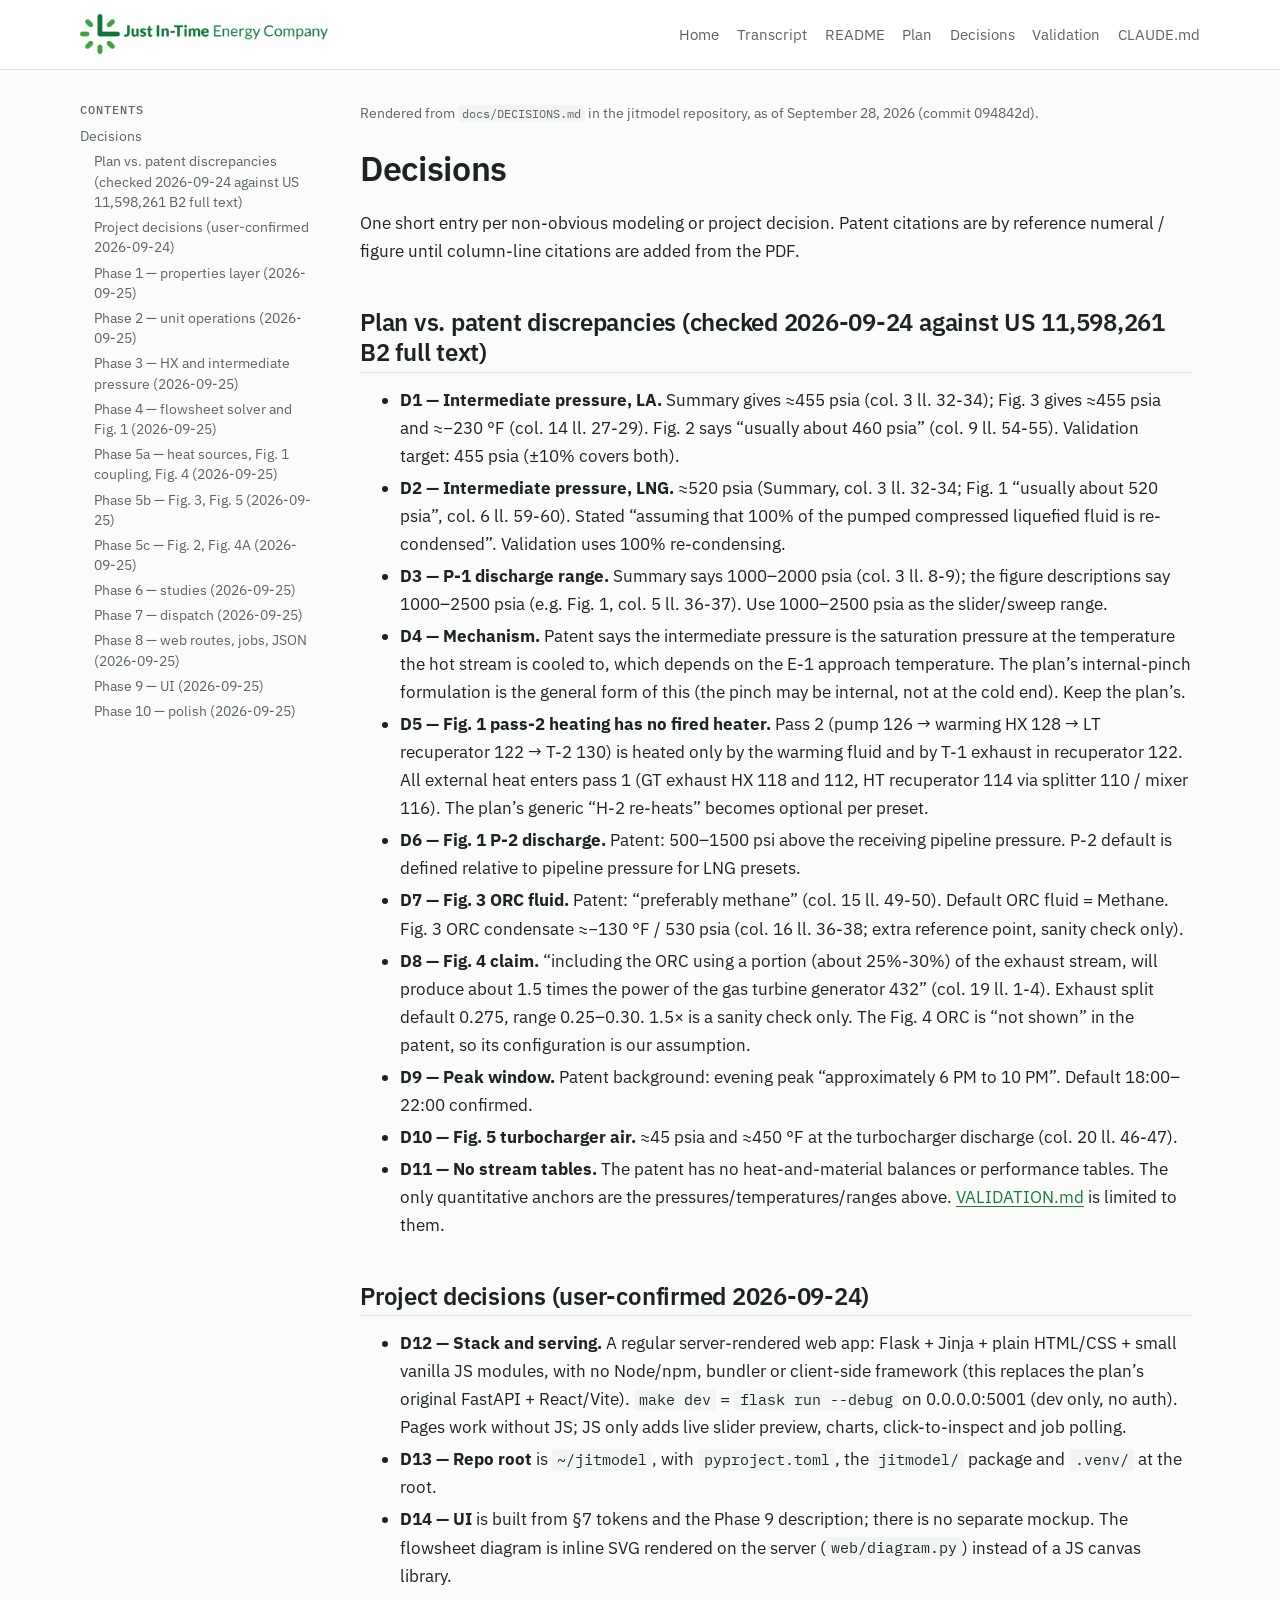
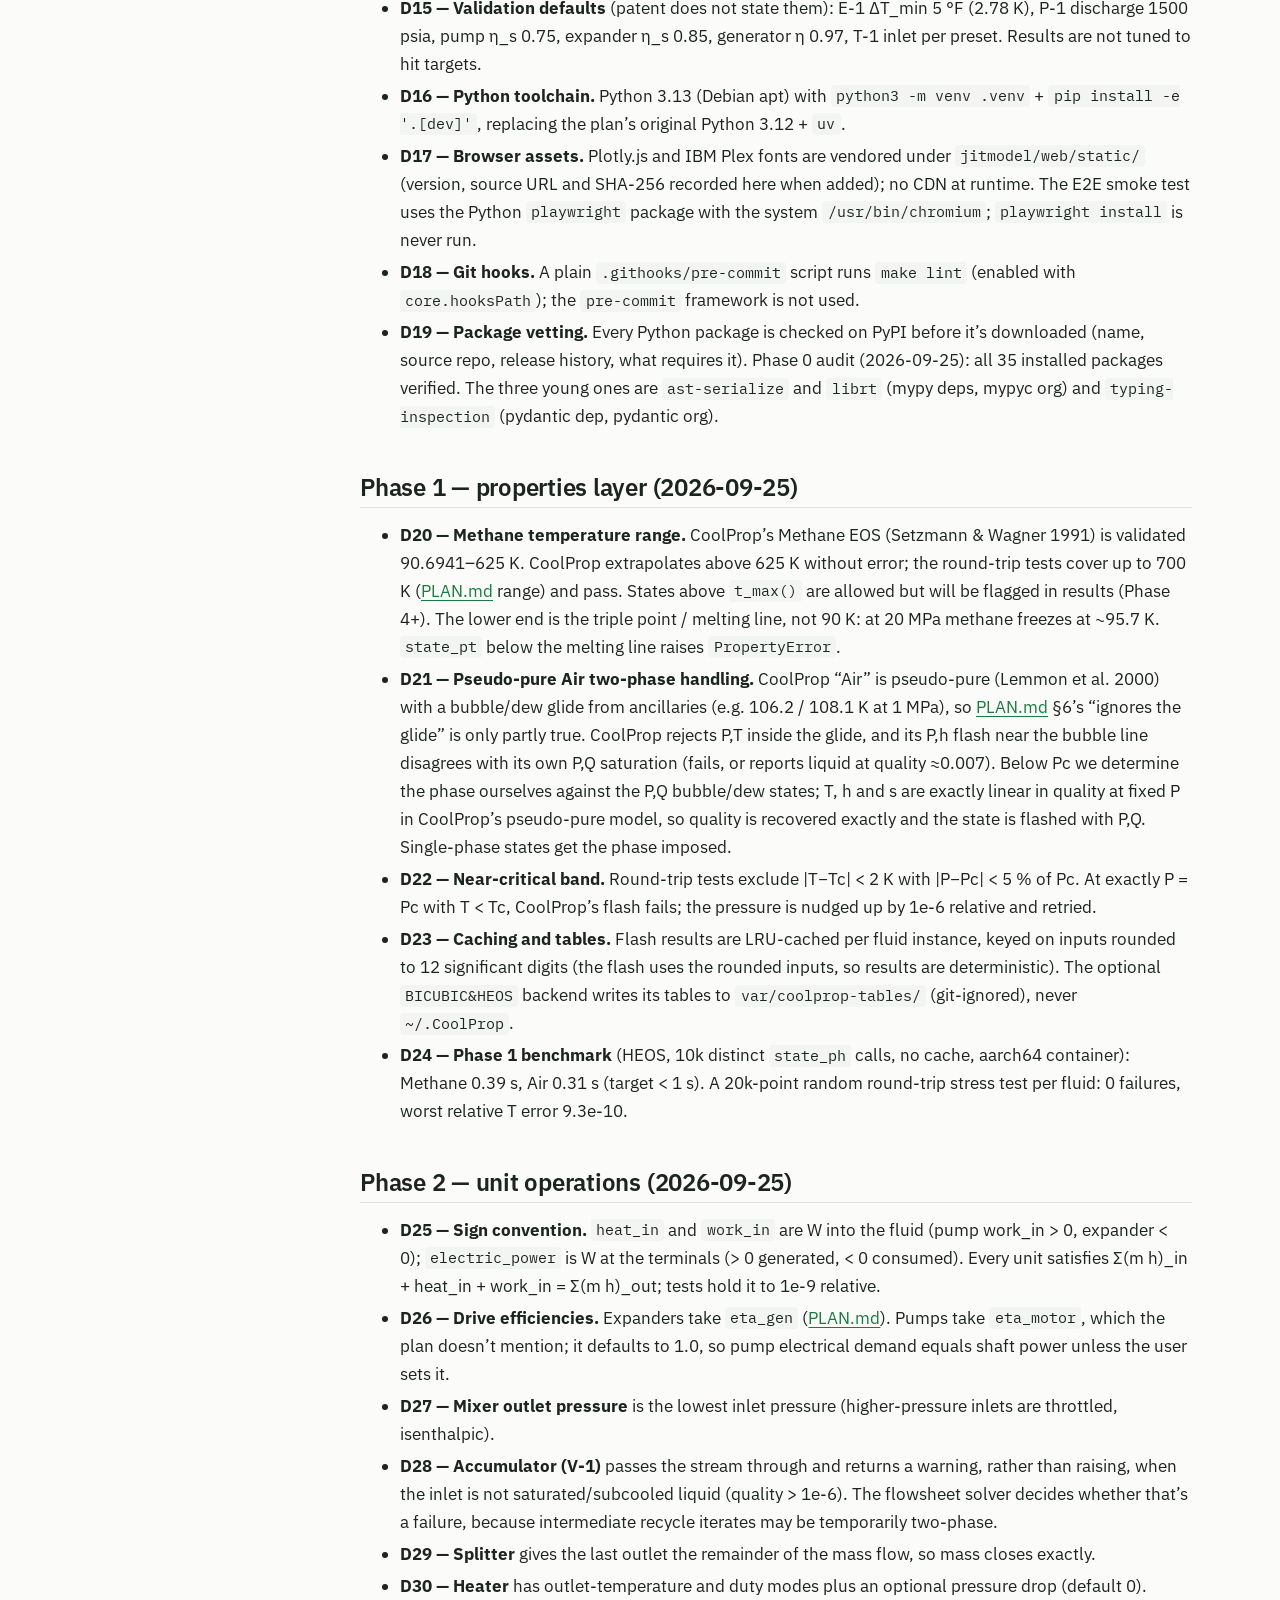
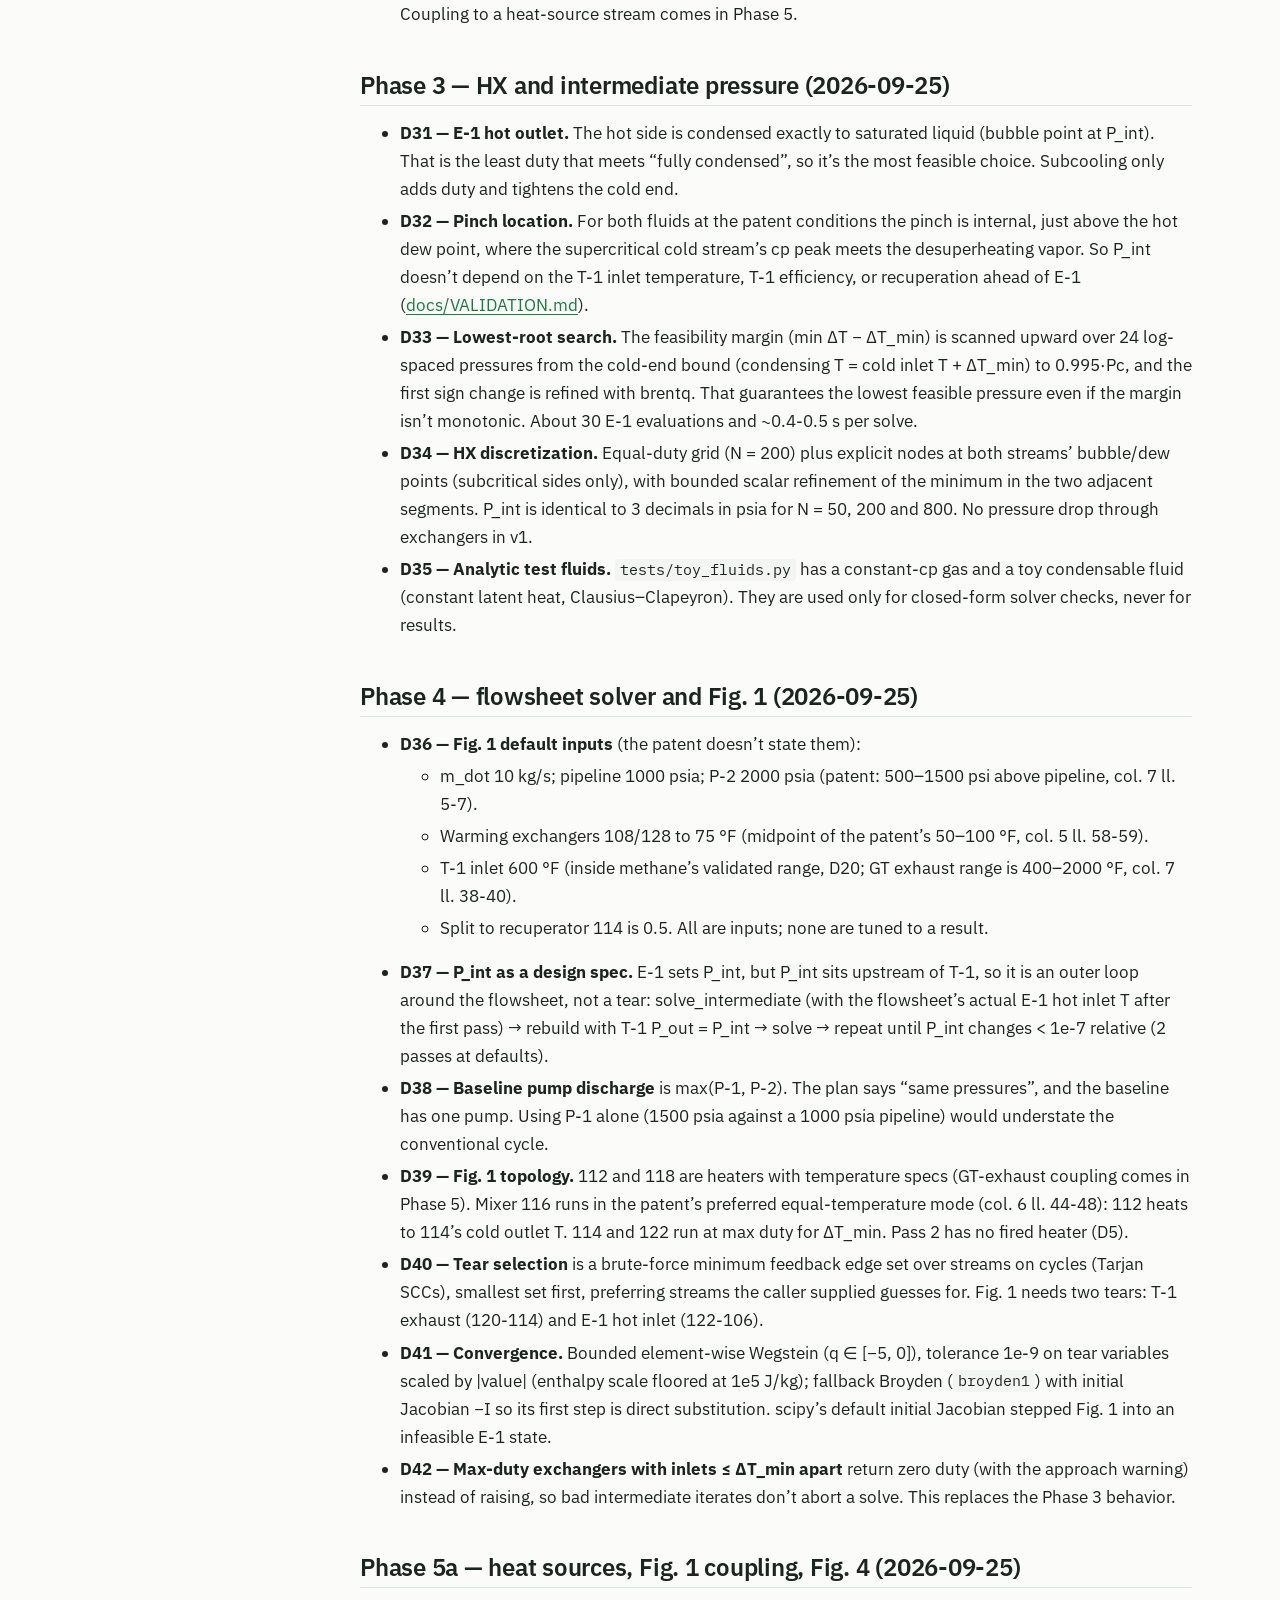
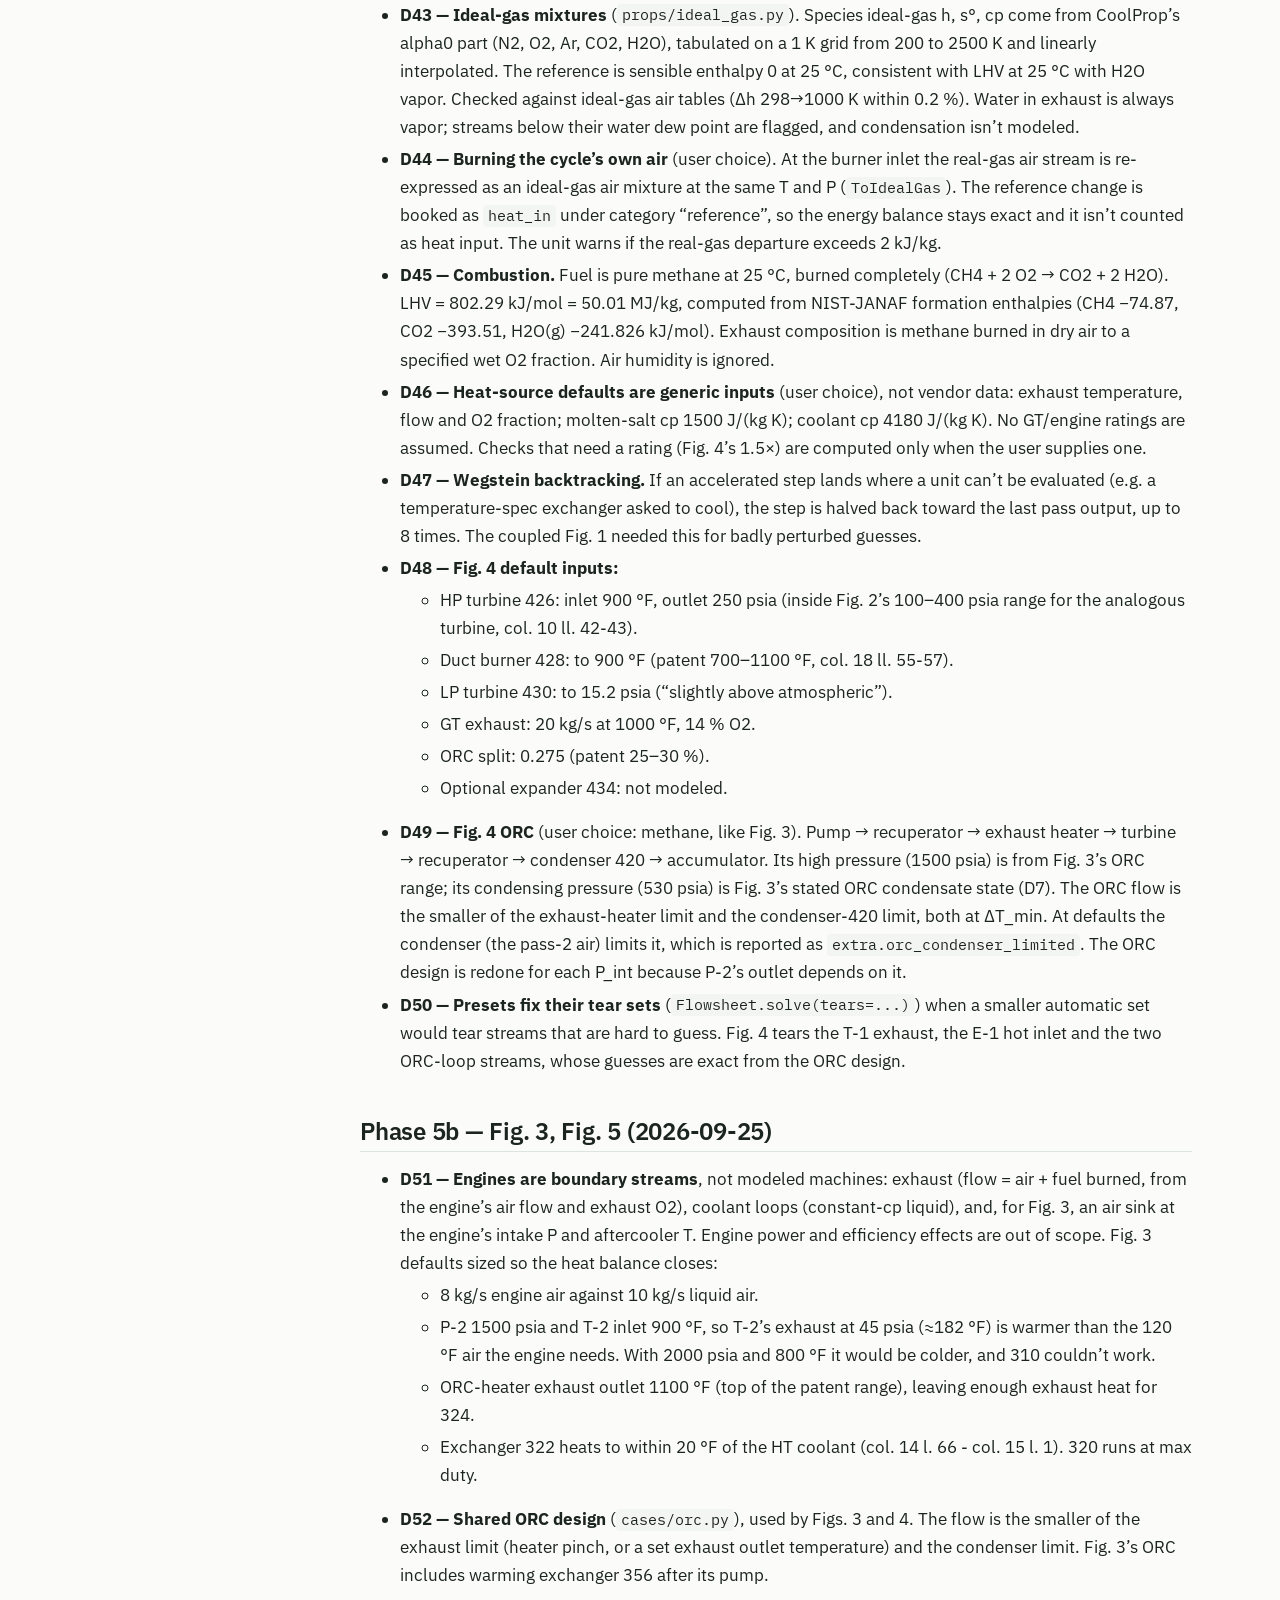
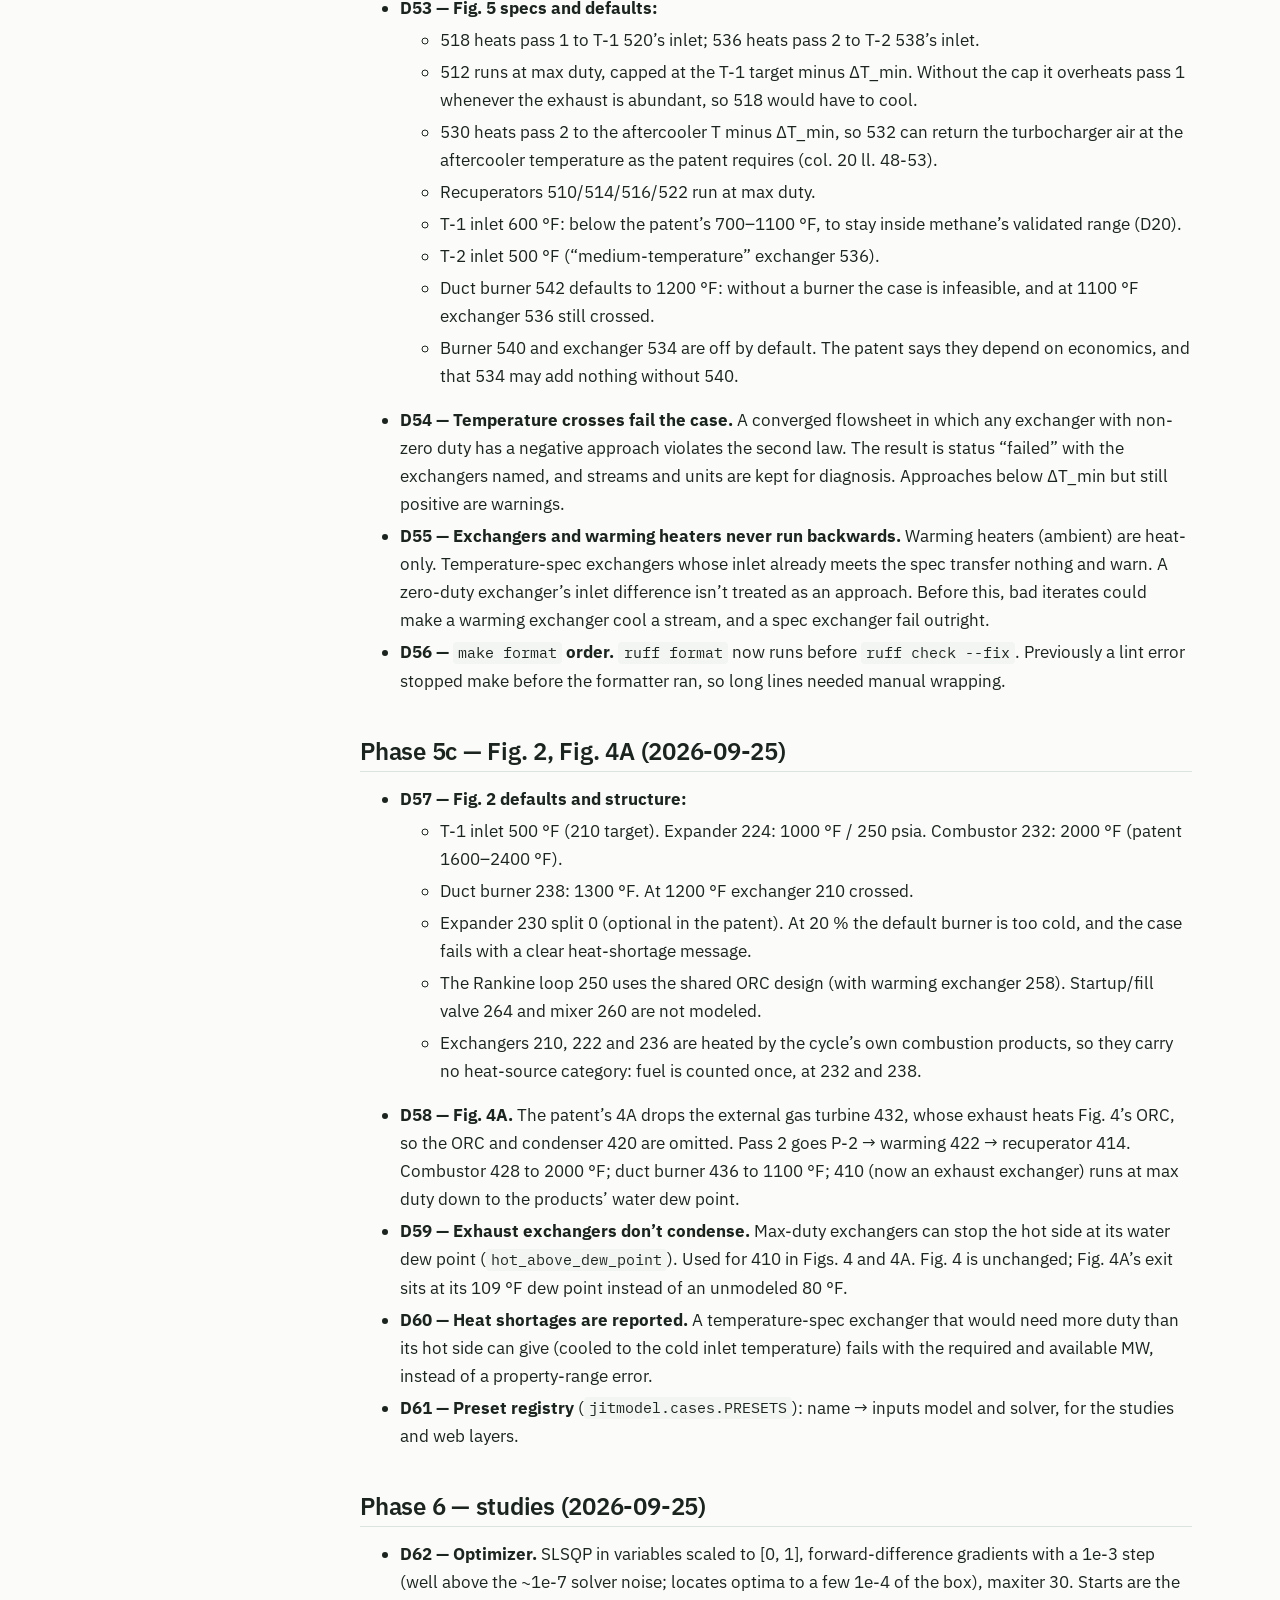
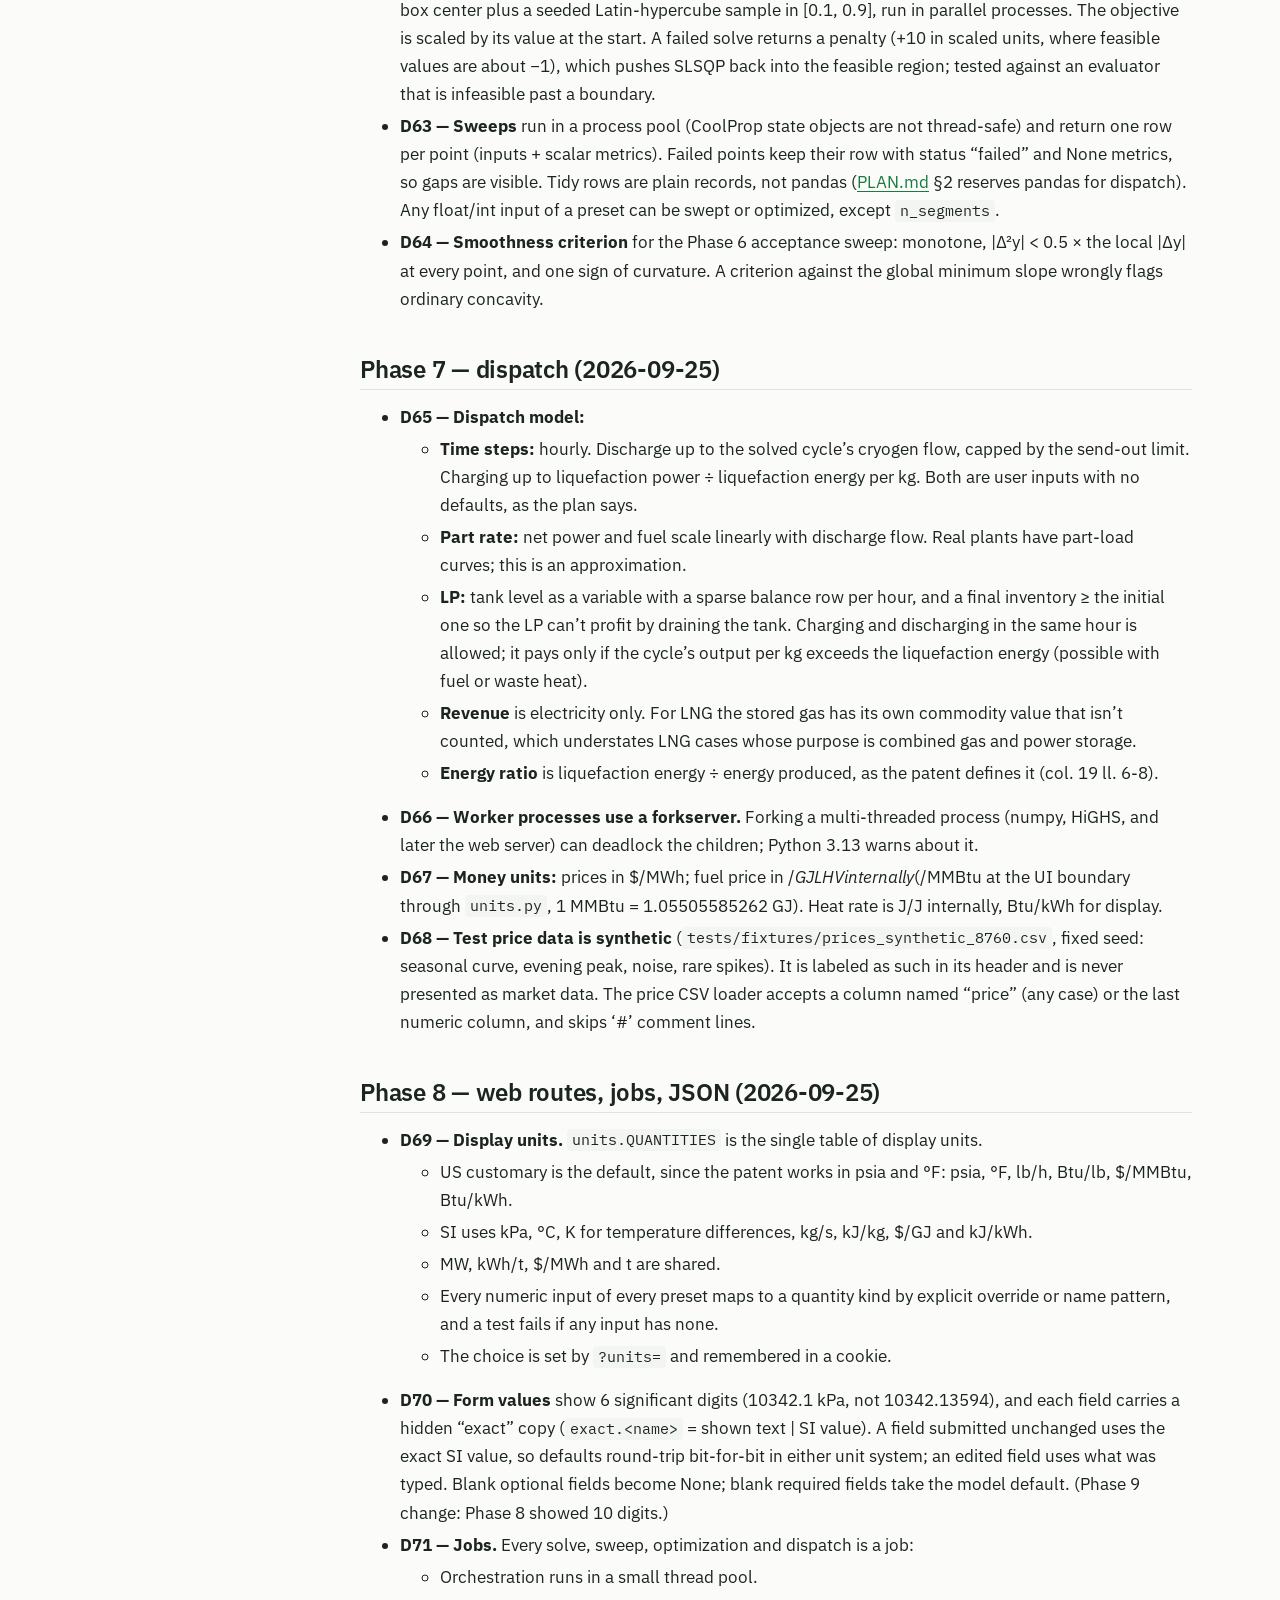
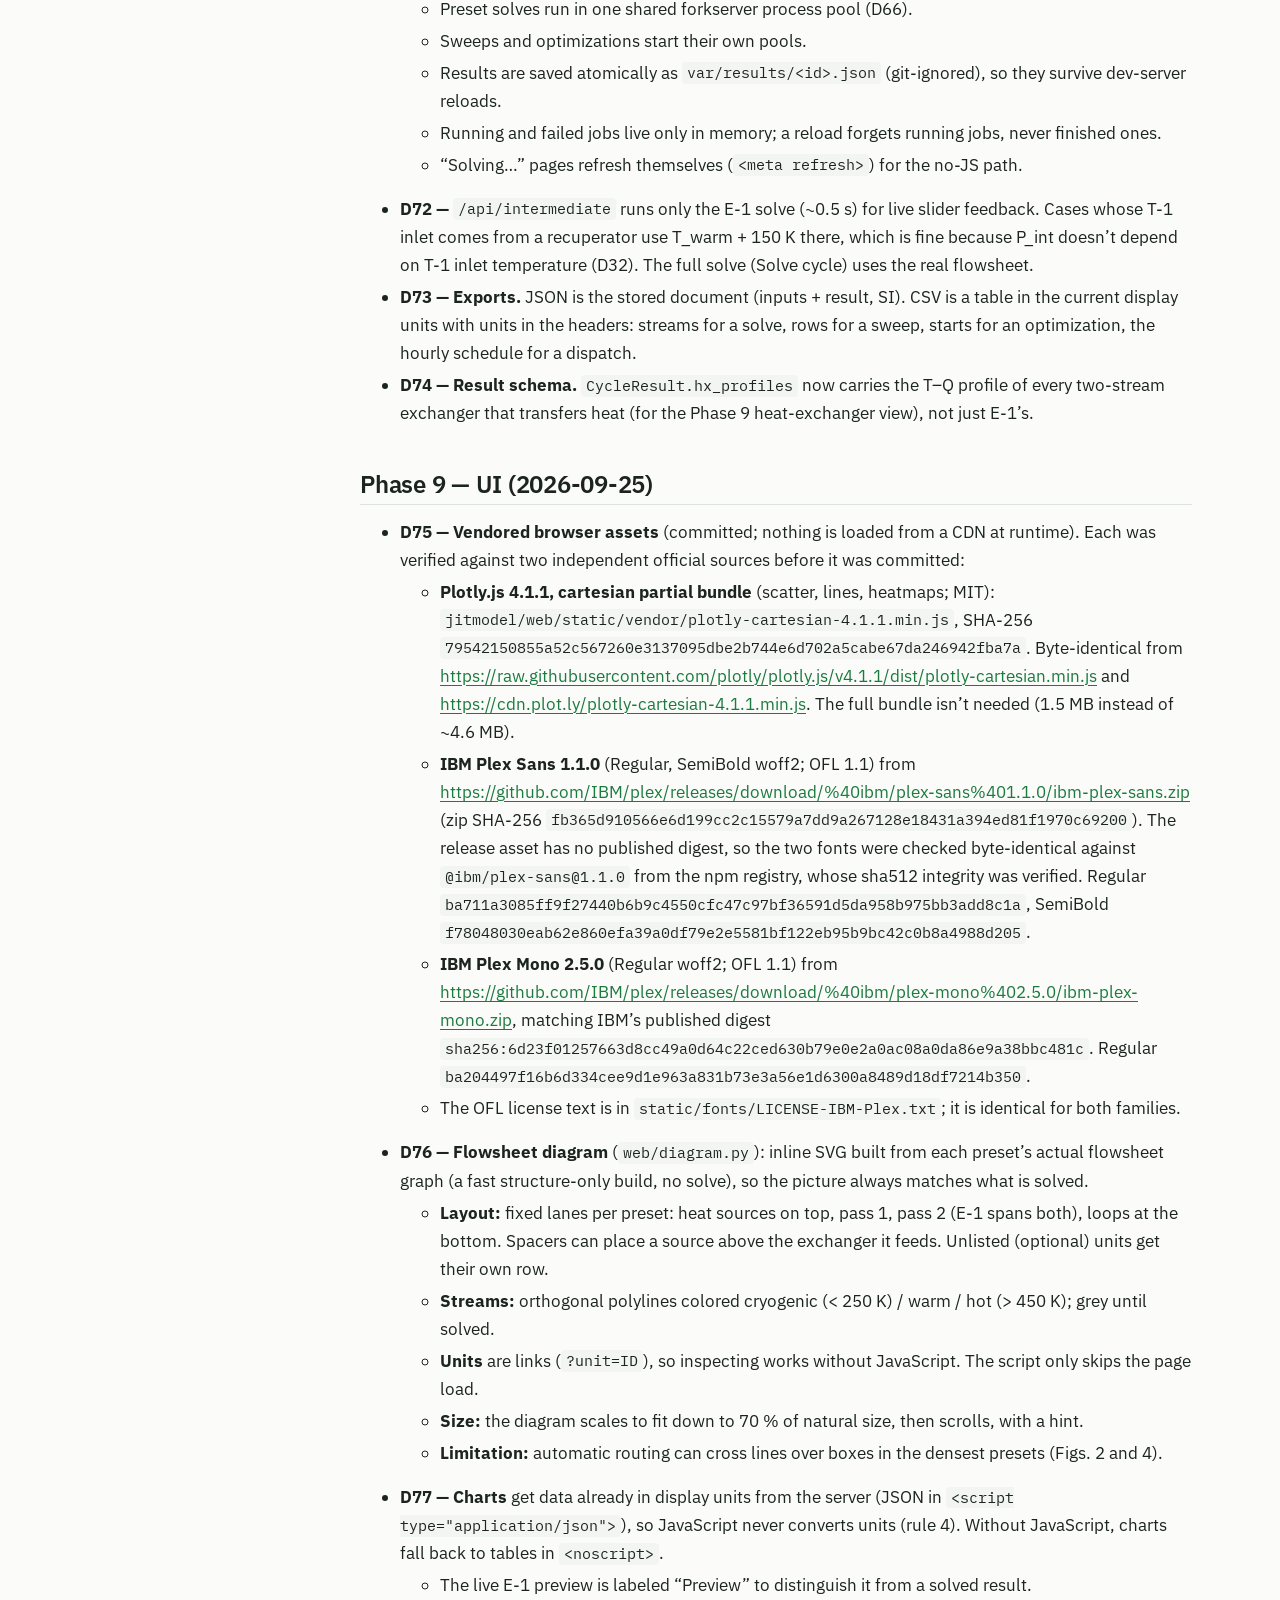
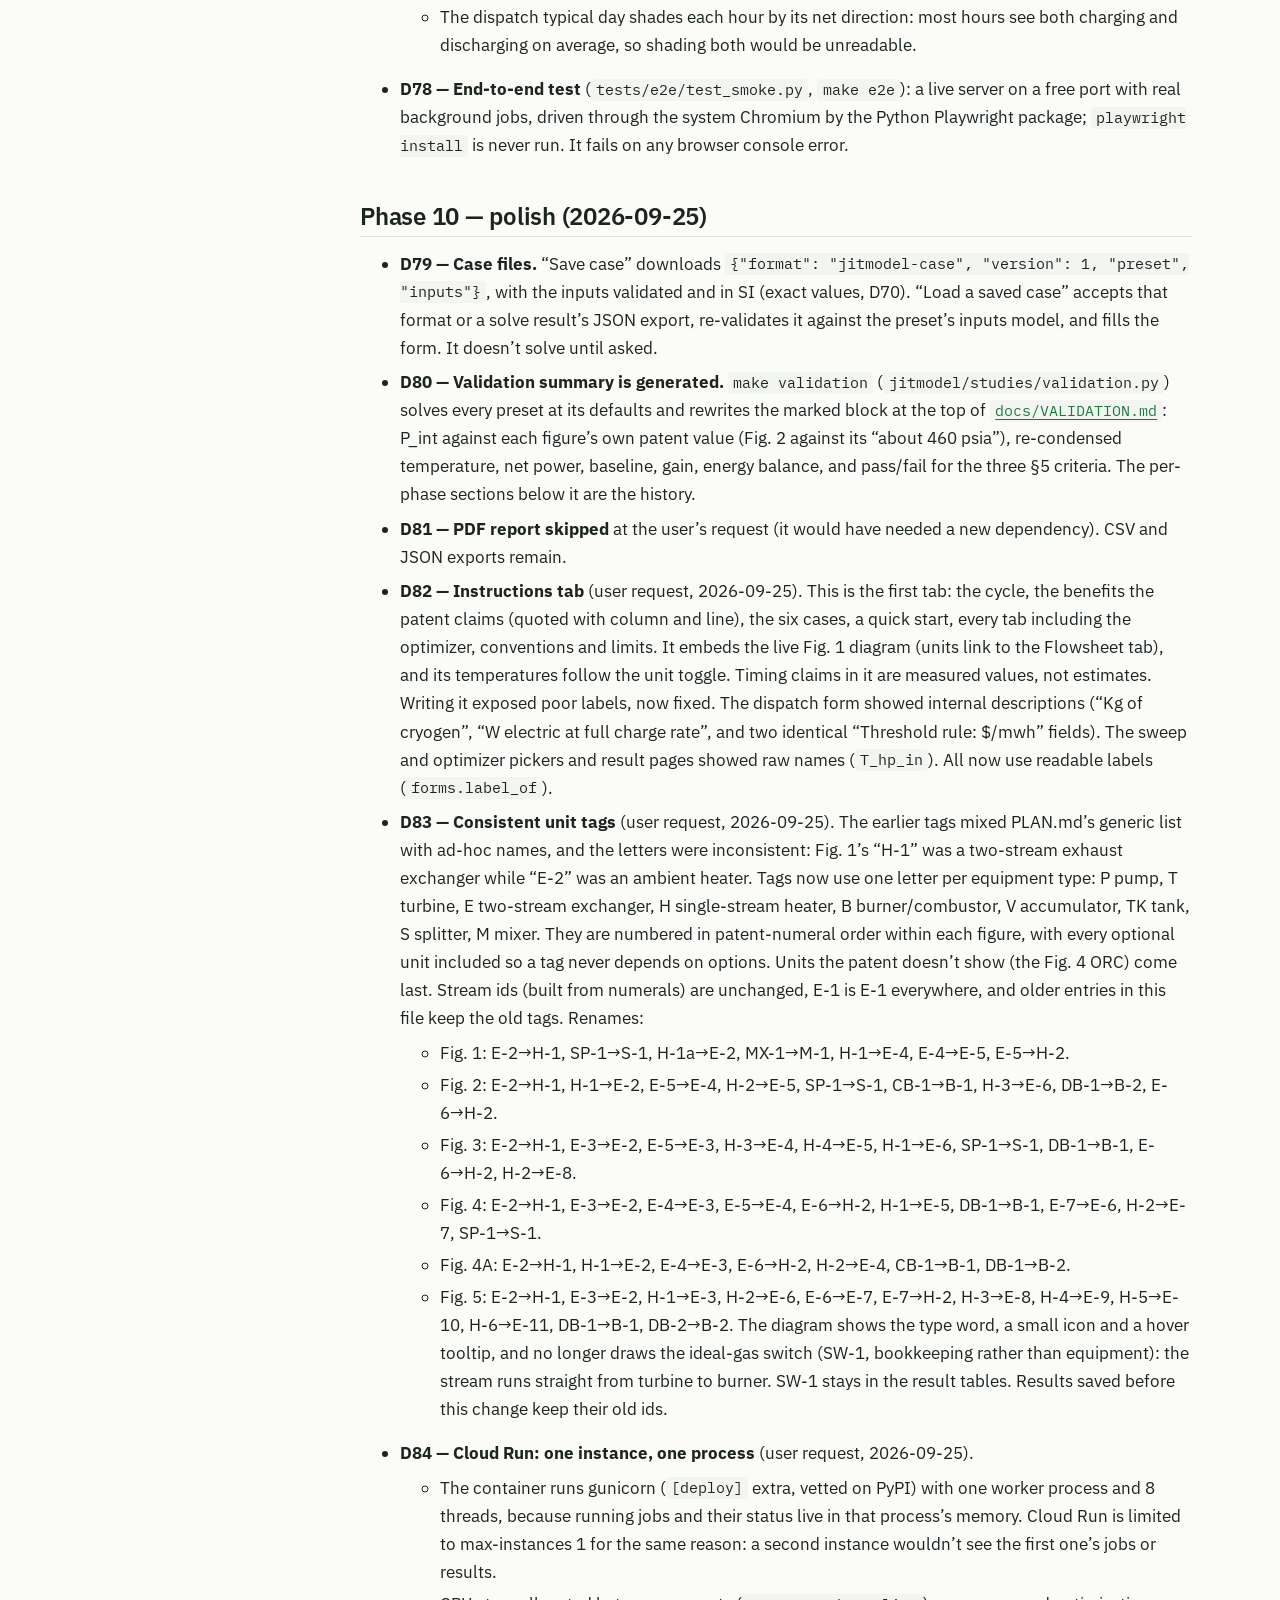
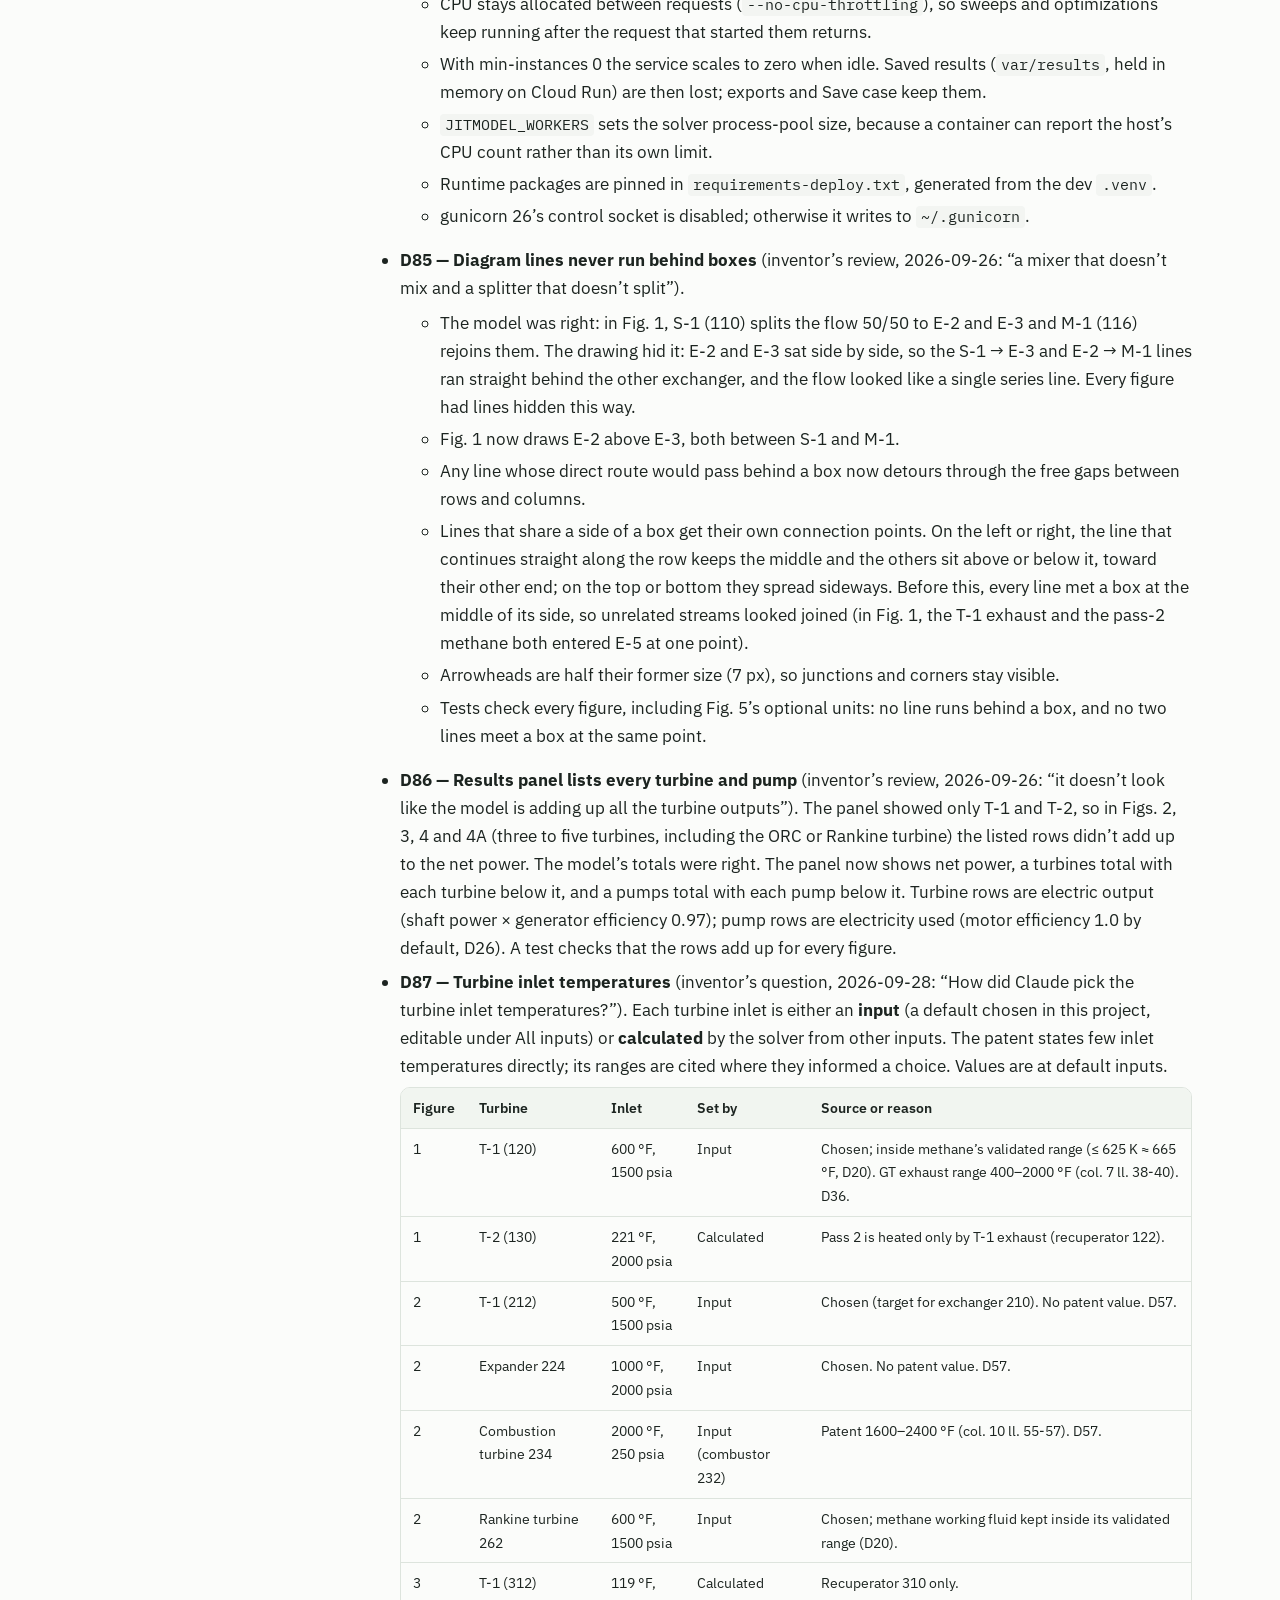
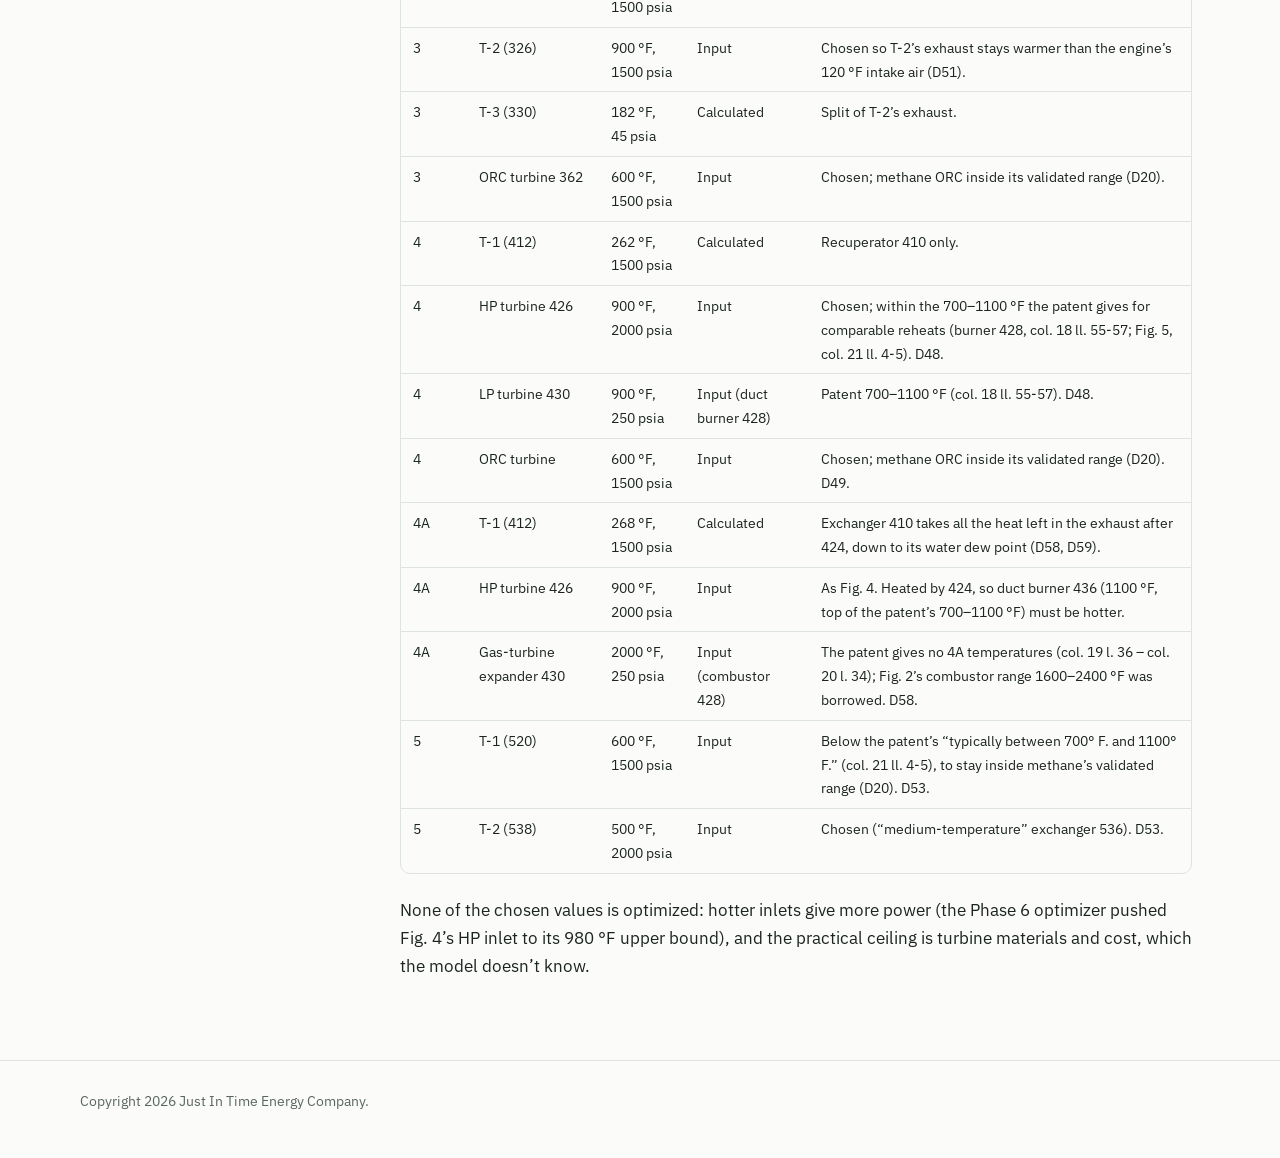
==== commit 977de638: "update" ====
--- a/pages/DECISIONS.html
+++ b/pages/DECISIONS.html
@@ -78,7 +78,7 @@
 </ul>
 </nav>
 <main class="doc">
-<p class="source-note">Rendered from <code>docs/DECISIONS.md</code> in the jitmodel repository, as of September 26, 2026 (commit 43f6277).</p>
+<p class="source-note">Rendered from <code>docs/DECISIONS.md</code> in the jitmodel repository, as of September 28, 2026 (commit 094842d).</p>
 <h1 id="decisions">Decisions</h1>
 <p>One short entry per non-obvious modeling or project decision. Patent
 citations are by reference numeral / figure until column-line citations
@@ -741,6 +741,208 @@
 <li>gunicorn 26’s control socket is disabled; otherwise it writes to
 <code>~/.gunicorn</code>.</li>
 </ul></li>
+<li><p><strong>D85 — Diagram lines never run behind boxes</strong>
+(inventor’s review, 2026-09-26: “a mixer that doesn’t mix and a splitter
+that doesn’t split”).</p>
+<ul>
+<li>The model was right: in Fig. 1, S-1 (110) splits the flow 50/50 to
+E-2 and E-3 and M-1 (116) rejoins them. The drawing hid it: E-2 and E-3
+sat side by side, so the S-1 → E-3 and E-2 → M-1 lines ran straight
+behind the other exchanger, and the flow looked like a single series
+line. Every figure had lines hidden this way.</li>
+<li>Fig. 1 now draws E-2 above E-3, both between S-1 and M-1.</li>
+<li>Any line whose direct route would pass behind a box now detours
+through the free gaps between rows and columns.</li>
+<li>Lines that share a side of a box get their own connection points. On
+the left or right, the line that continues straight along the row keeps
+the middle and the others sit above or below it, toward their other end;
+on the top or bottom they spread sideways. Before this, every line met a
+box at the middle of its side, so unrelated streams looked joined (in
+Fig. 1, the T-1 exhaust and the pass-2 methane both entered E-5 at one
+point).</li>
+<li>Arrowheads are half their former size (7 px), so junctions and
+corners stay visible.</li>
+<li>Tests check every figure, including Fig. 5’s optional units: no line
+runs behind a box, and no two lines meet a box at the same point.</li>
+</ul></li>
+<li><p><strong>D86 — Results panel lists every turbine and pump</strong>
+(inventor’s review, 2026-09-26: “it doesn’t look like the model is
+adding up all the turbine outputs”). The panel showed only T-1 and T-2,
+so in Figs. 2, 3, 4 and 4A (three to five turbines, including the ORC or
+Rankine turbine) the listed rows didn’t add up to the net power. The
+model’s totals were right. The panel now shows net power, a turbines
+total with each turbine below it, and a pumps total with each pump below
+it. Turbine rows are electric output (shaft power × generator efficiency
+0.97); pump rows are electricity used (motor efficiency 1.0 by default,
+D26). A test checks that the rows add up for every figure.</p></li>
+<li><p><strong>D87 — Turbine inlet temperatures</strong> (inventor’s
+question, 2026-09-28: “How did Claude pick the turbine inlet
+temperatures?”). Each turbine inlet is either an <strong>input</strong>
+(a default chosen in this project, editable under All inputs) or
+<strong>calculated</strong> by the solver from other inputs. The patent
+states few inlet temperatures directly; its ranges are cited where they
+informed a choice. Values are at default inputs.</p>
+<div class="table-wrap">
+<table>
+<thead>
+<tr class="header">
+<th>Figure</th>
+<th>Turbine</th>
+<th>Inlet</th>
+<th>Set by</th>
+<th>Source or reason</th>
+</tr>
+</thead>
+<tbody>
+<tr class="odd">
+<td>1</td>
+<td>T-1 (120)</td>
+<td>600 °F, 1500 psia</td>
+<td>Input</td>
+<td>Chosen; inside methane’s validated range (≤ 625 K ≈ 665 °F, D20). GT
+exhaust range 400–2000 °F (col. 7 ll. 38-40). D36.</td>
+</tr>
+<tr class="even">
+<td>1</td>
+<td>T-2 (130)</td>
+<td>221 °F, 2000 psia</td>
+<td>Calculated</td>
+<td>Pass 2 is heated only by T-1 exhaust (recuperator 122).</td>
+</tr>
+<tr class="odd">
+<td>2</td>
+<td>T-1 (212)</td>
+<td>500 °F, 1500 psia</td>
+<td>Input</td>
+<td>Chosen (target for exchanger 210). No patent value. D57.</td>
+</tr>
+<tr class="even">
+<td>2</td>
+<td>Expander 224</td>
+<td>1000 °F, 2000 psia</td>
+<td>Input</td>
+<td>Chosen. No patent value. D57.</td>
+</tr>
+<tr class="odd">
+<td>2</td>
+<td>Combustion turbine 234</td>
+<td>2000 °F, 250 psia</td>
+<td>Input (combustor 232)</td>
+<td>Patent 1600–2400 °F (col. 10 ll. 55-57). D57.</td>
+</tr>
+<tr class="even">
+<td>2</td>
+<td>Rankine turbine 262</td>
+<td>600 °F, 1500 psia</td>
+<td>Input</td>
+<td>Chosen; methane working fluid kept inside its validated range
+(D20).</td>
+</tr>
+<tr class="odd">
+<td>3</td>
+<td>T-1 (312)</td>
+<td>119 °F, 1500 psia</td>
+<td>Calculated</td>
+<td>Recuperator 310 only.</td>
+</tr>
+<tr class="even">
+<td>3</td>
+<td>T-2 (326)</td>
+<td>900 °F, 1500 psia</td>
+<td>Input</td>
+<td>Chosen so T-2’s exhaust stays warmer than the engine’s 120 °F intake
+air (D51).</td>
+</tr>
+<tr class="odd">
+<td>3</td>
+<td>T-3 (330)</td>
+<td>182 °F, 45 psia</td>
+<td>Calculated</td>
+<td>Split of T-2’s exhaust.</td>
+</tr>
+<tr class="even">
+<td>3</td>
+<td>ORC turbine 362</td>
+<td>600 °F, 1500 psia</td>
+<td>Input</td>
+<td>Chosen; methane ORC inside its validated range (D20).</td>
+</tr>
+<tr class="odd">
+<td>4</td>
+<td>T-1 (412)</td>
+<td>262 °F, 1500 psia</td>
+<td>Calculated</td>
+<td>Recuperator 410 only.</td>
+</tr>
+<tr class="even">
+<td>4</td>
+<td>HP turbine 426</td>
+<td>900 °F, 2000 psia</td>
+<td>Input</td>
+<td>Chosen; within the 700–1100 °F the patent gives for comparable
+reheats (burner 428, col. 18 ll. 55-57; Fig. 5, col. 21 ll. 4-5).
+D48.</td>
+</tr>
+<tr class="odd">
+<td>4</td>
+<td>LP turbine 430</td>
+<td>900 °F, 250 psia</td>
+<td>Input (duct burner 428)</td>
+<td>Patent 700–1100 °F (col. 18 ll. 55-57). D48.</td>
+</tr>
+<tr class="even">
+<td>4</td>
+<td>ORC turbine</td>
+<td>600 °F, 1500 psia</td>
+<td>Input</td>
+<td>Chosen; methane ORC inside its validated range (D20). D49.</td>
+</tr>
+<tr class="odd">
+<td>4A</td>
+<td>T-1 (412)</td>
+<td>268 °F, 1500 psia</td>
+<td>Calculated</td>
+<td>Exchanger 410 takes all the heat left in the exhaust after 424, down
+to its water dew point (D58, D59).</td>
+</tr>
+<tr class="even">
+<td>4A</td>
+<td>HP turbine 426</td>
+<td>900 °F, 2000 psia</td>
+<td>Input</td>
+<td>As Fig. 4. Heated by 424, so duct burner 436 (1100 °F, top of the
+patent’s 700–1100 °F) must be hotter.</td>
+</tr>
+<tr class="odd">
+<td>4A</td>
+<td>Gas-turbine expander 430</td>
+<td>2000 °F, 250 psia</td>
+<td>Input (combustor 428)</td>
+<td>The patent gives no 4A temperatures (col. 19 l. 36 – col. 20 l. 34);
+Fig. 2’s combustor range 1600–2400 °F was borrowed. D58.</td>
+</tr>
+<tr class="even">
+<td>5</td>
+<td>T-1 (520)</td>
+<td>600 °F, 1500 psia</td>
+<td>Input</td>
+<td>Below the patent’s “typically between 700° F. and 1100° F.” (col. 21
+ll. 4-5), to stay inside methane’s validated range (D20). D53.</td>
+</tr>
+<tr class="odd">
+<td>5</td>
+<td>T-2 (538)</td>
+<td>500 °F, 2000 psia</td>
+<td>Input</td>
+<td>Chosen (“medium-temperature” exchanger 536). D53.</td>
+</tr>
+</tbody>
+</table>
+</div>
+<p>None of the chosen values is optimized: hotter inlets give more power
+(the Phase 6 optimizer pushed Fig. 4’s HP inlet to its 980 °F upper
+bound), and the practical ceiling is turbine materials and cost, which
+the model doesn’t know.</p></li>
 </ul>
 </main>
 </div>
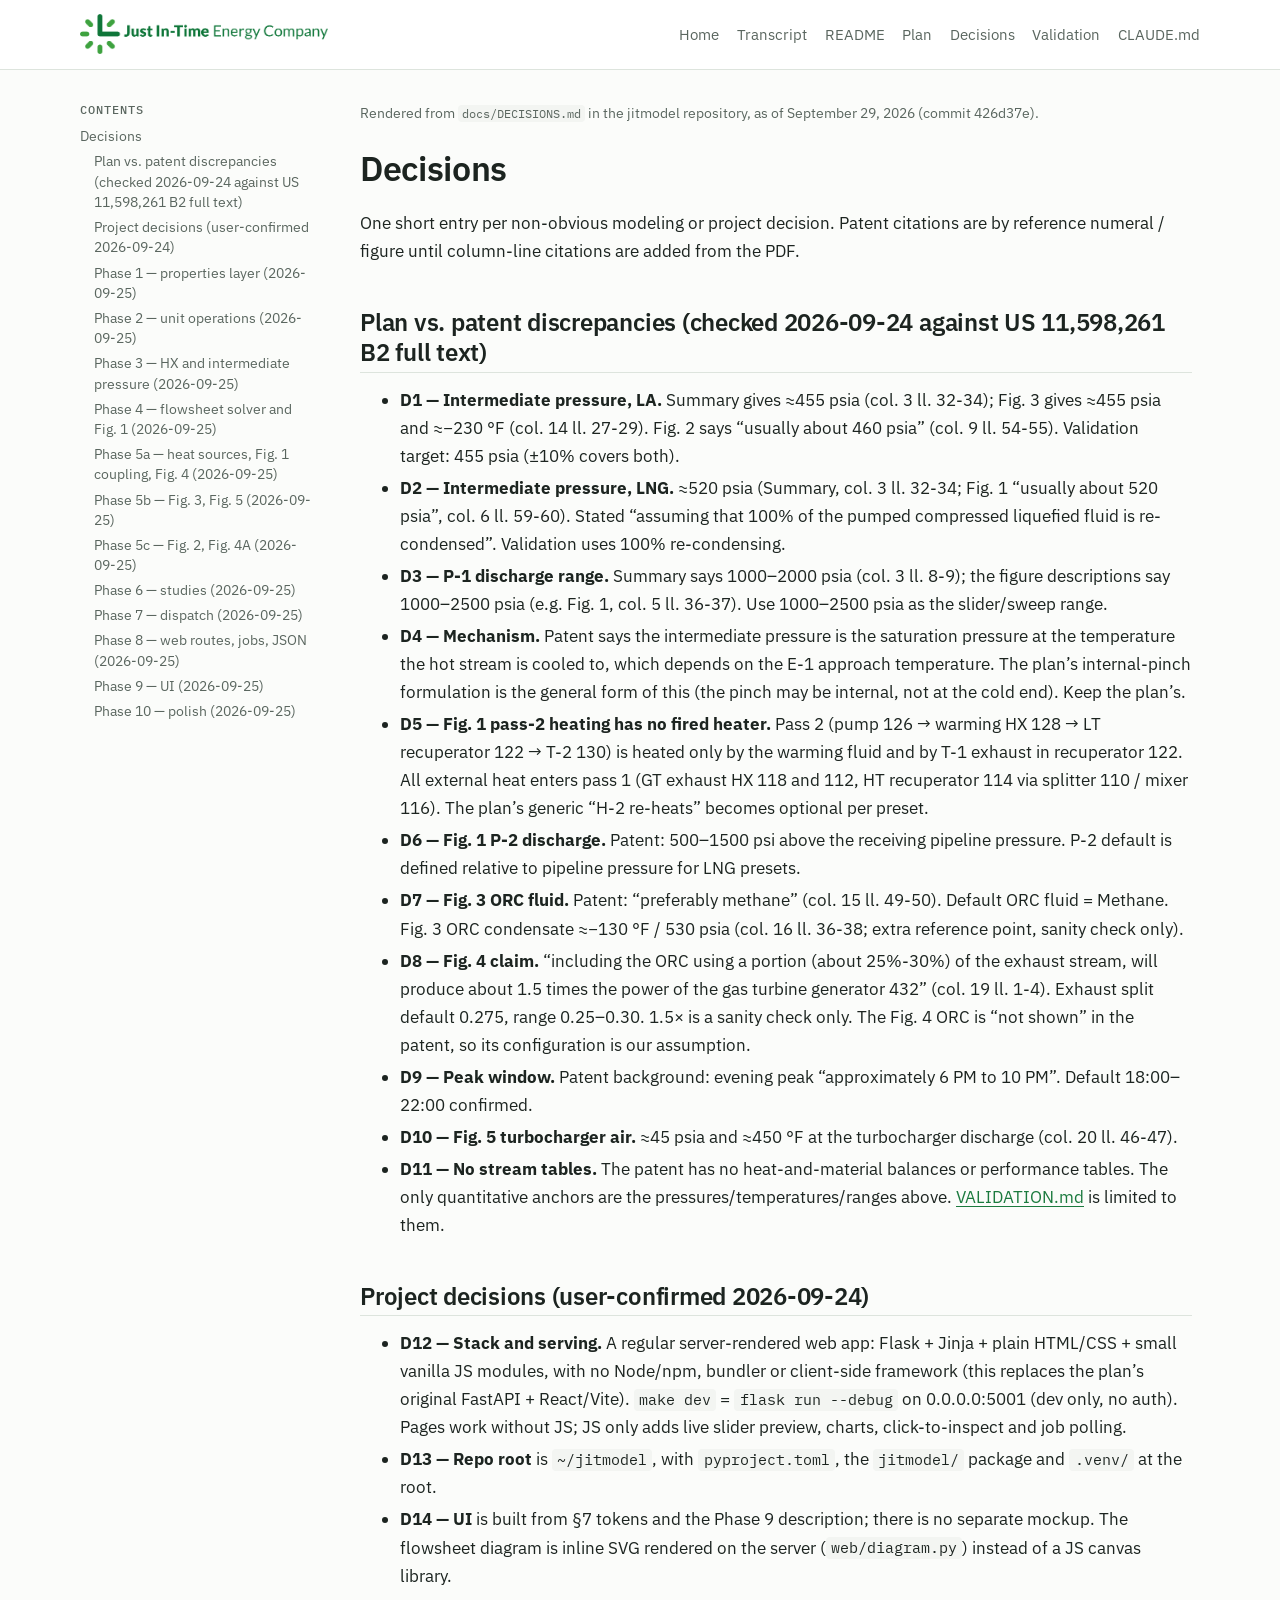
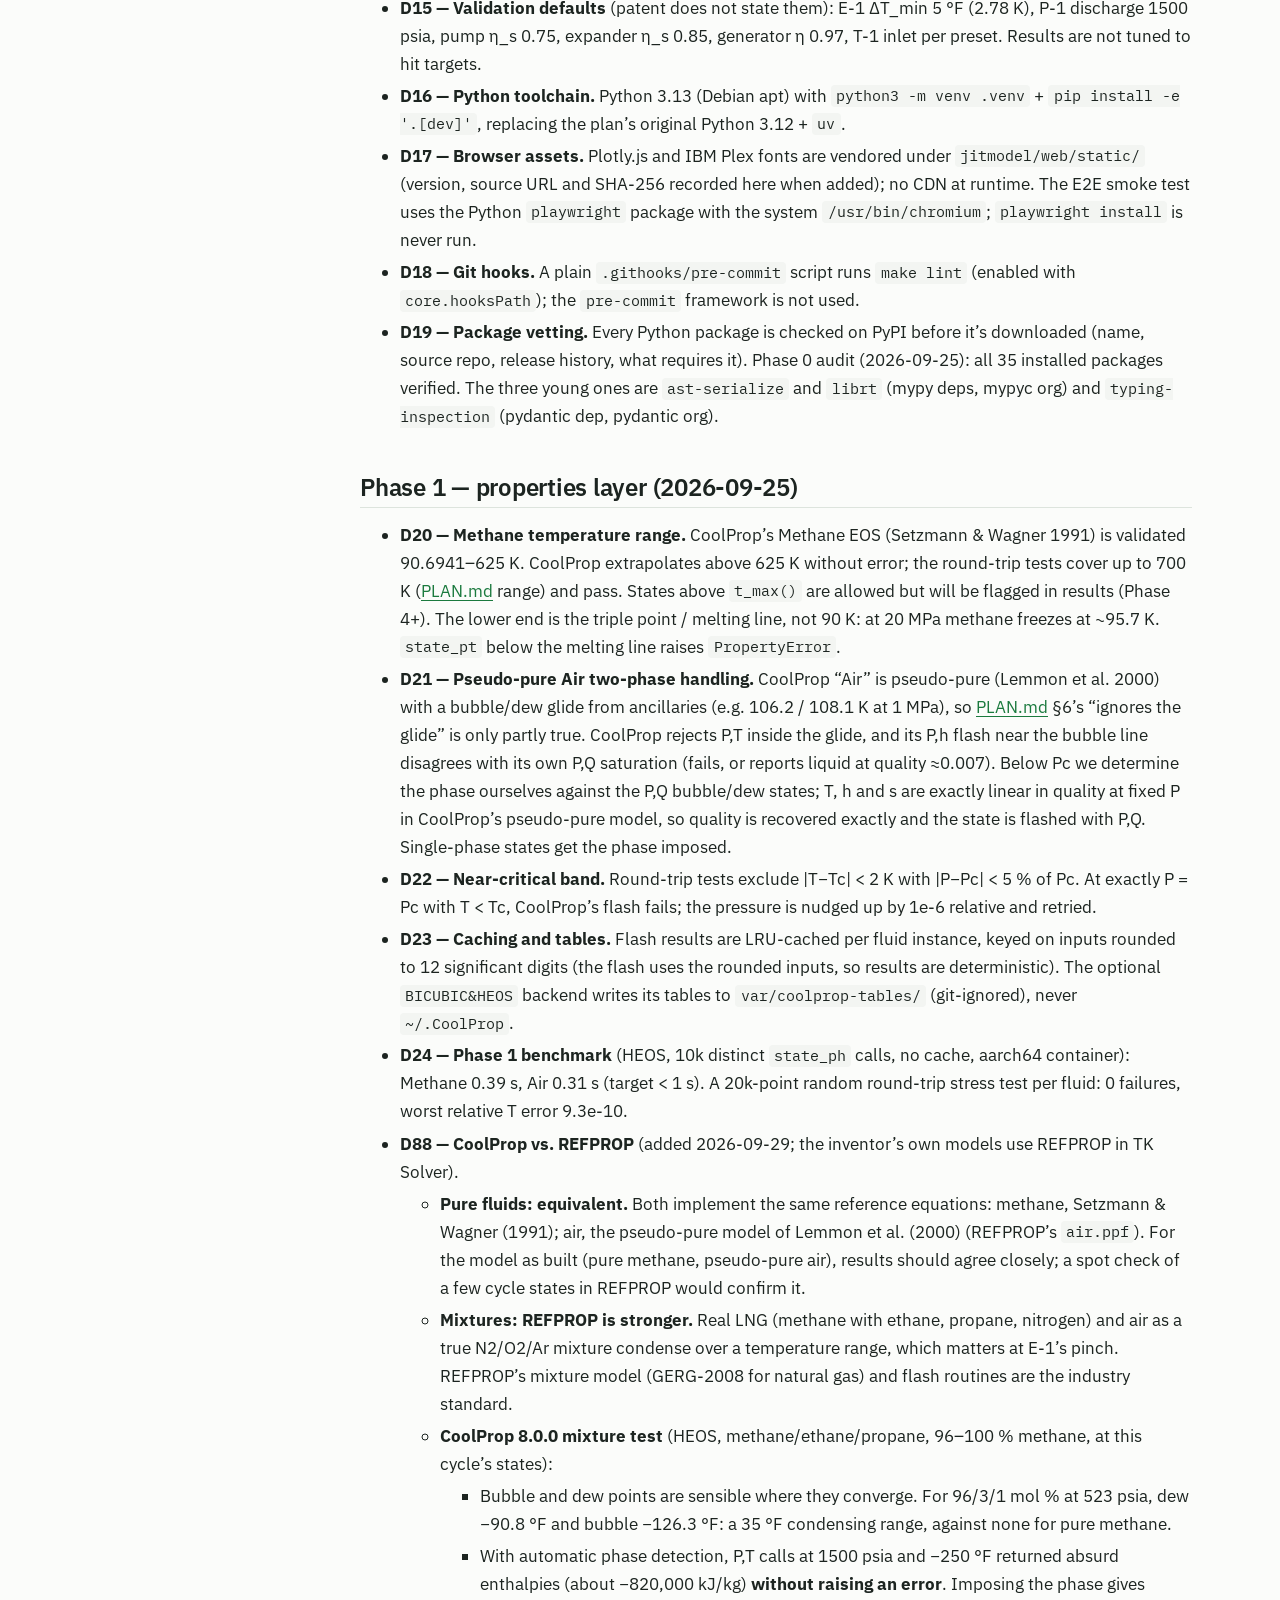
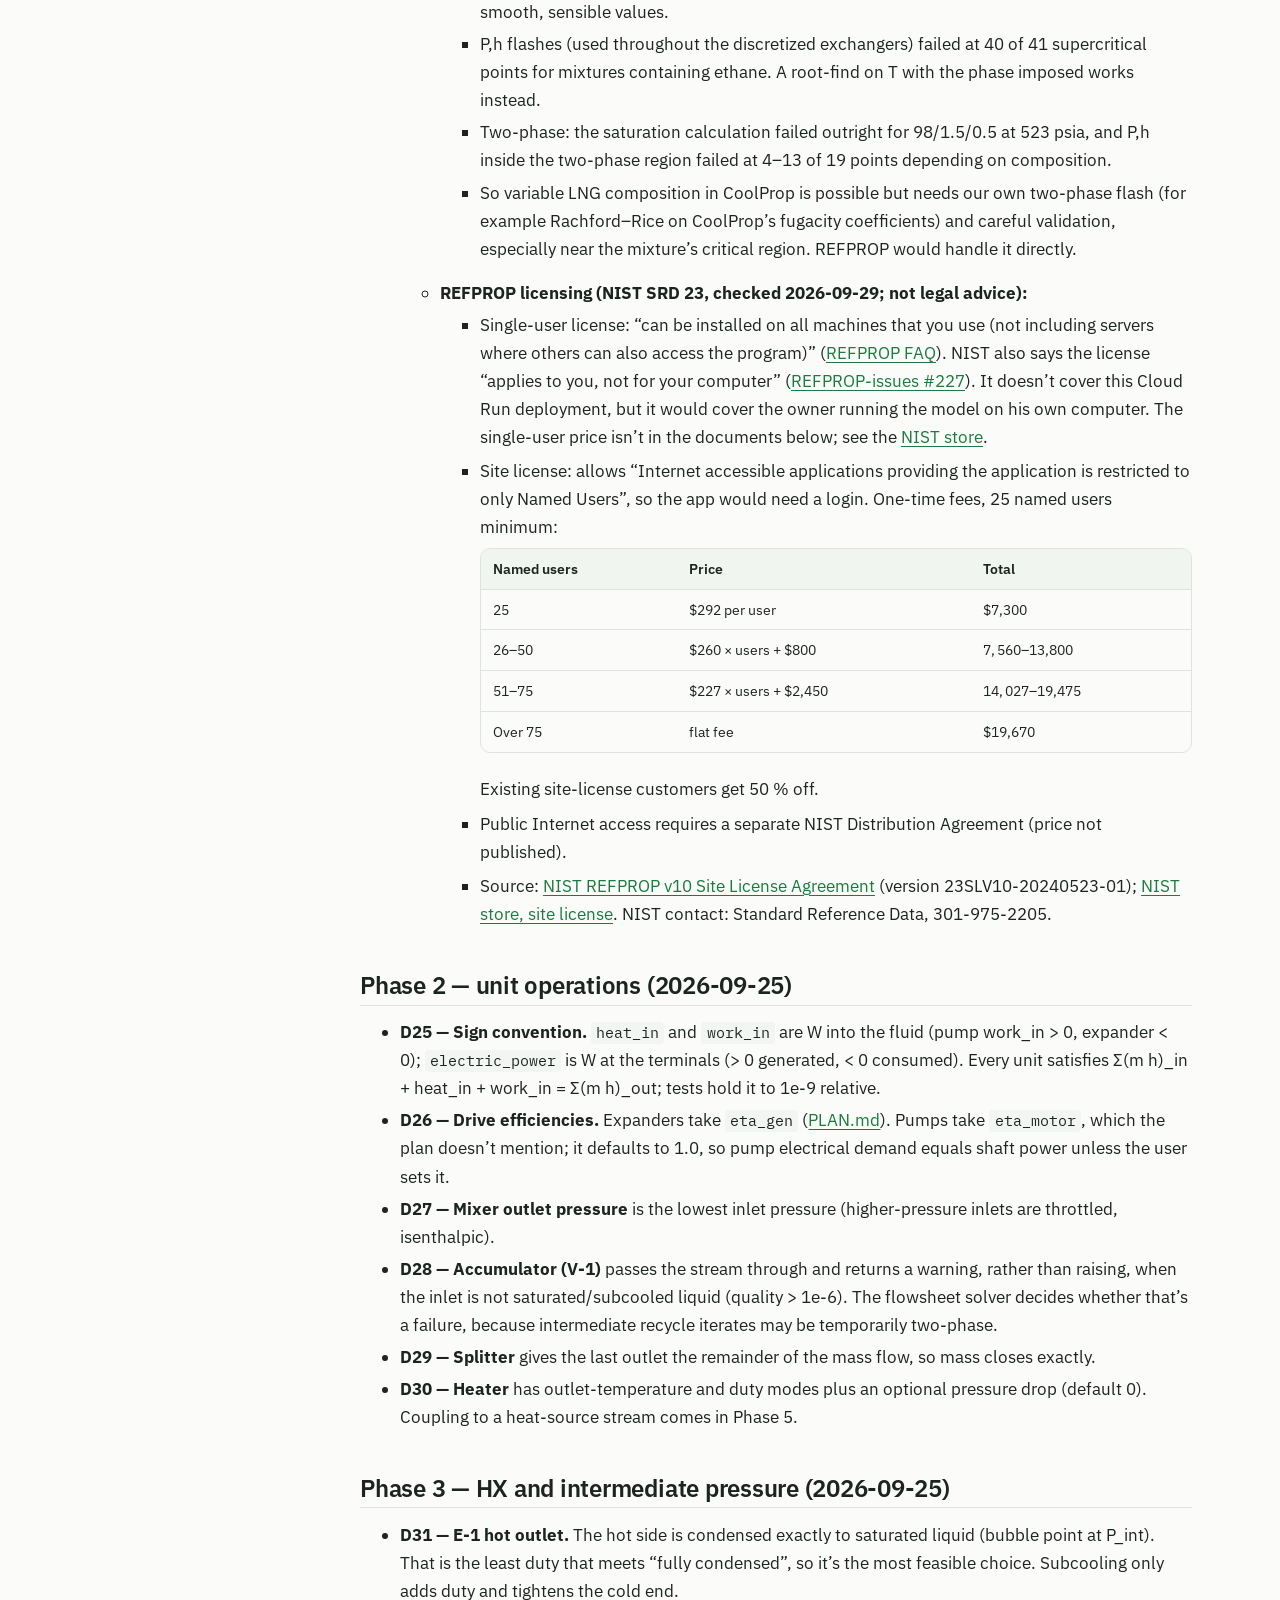
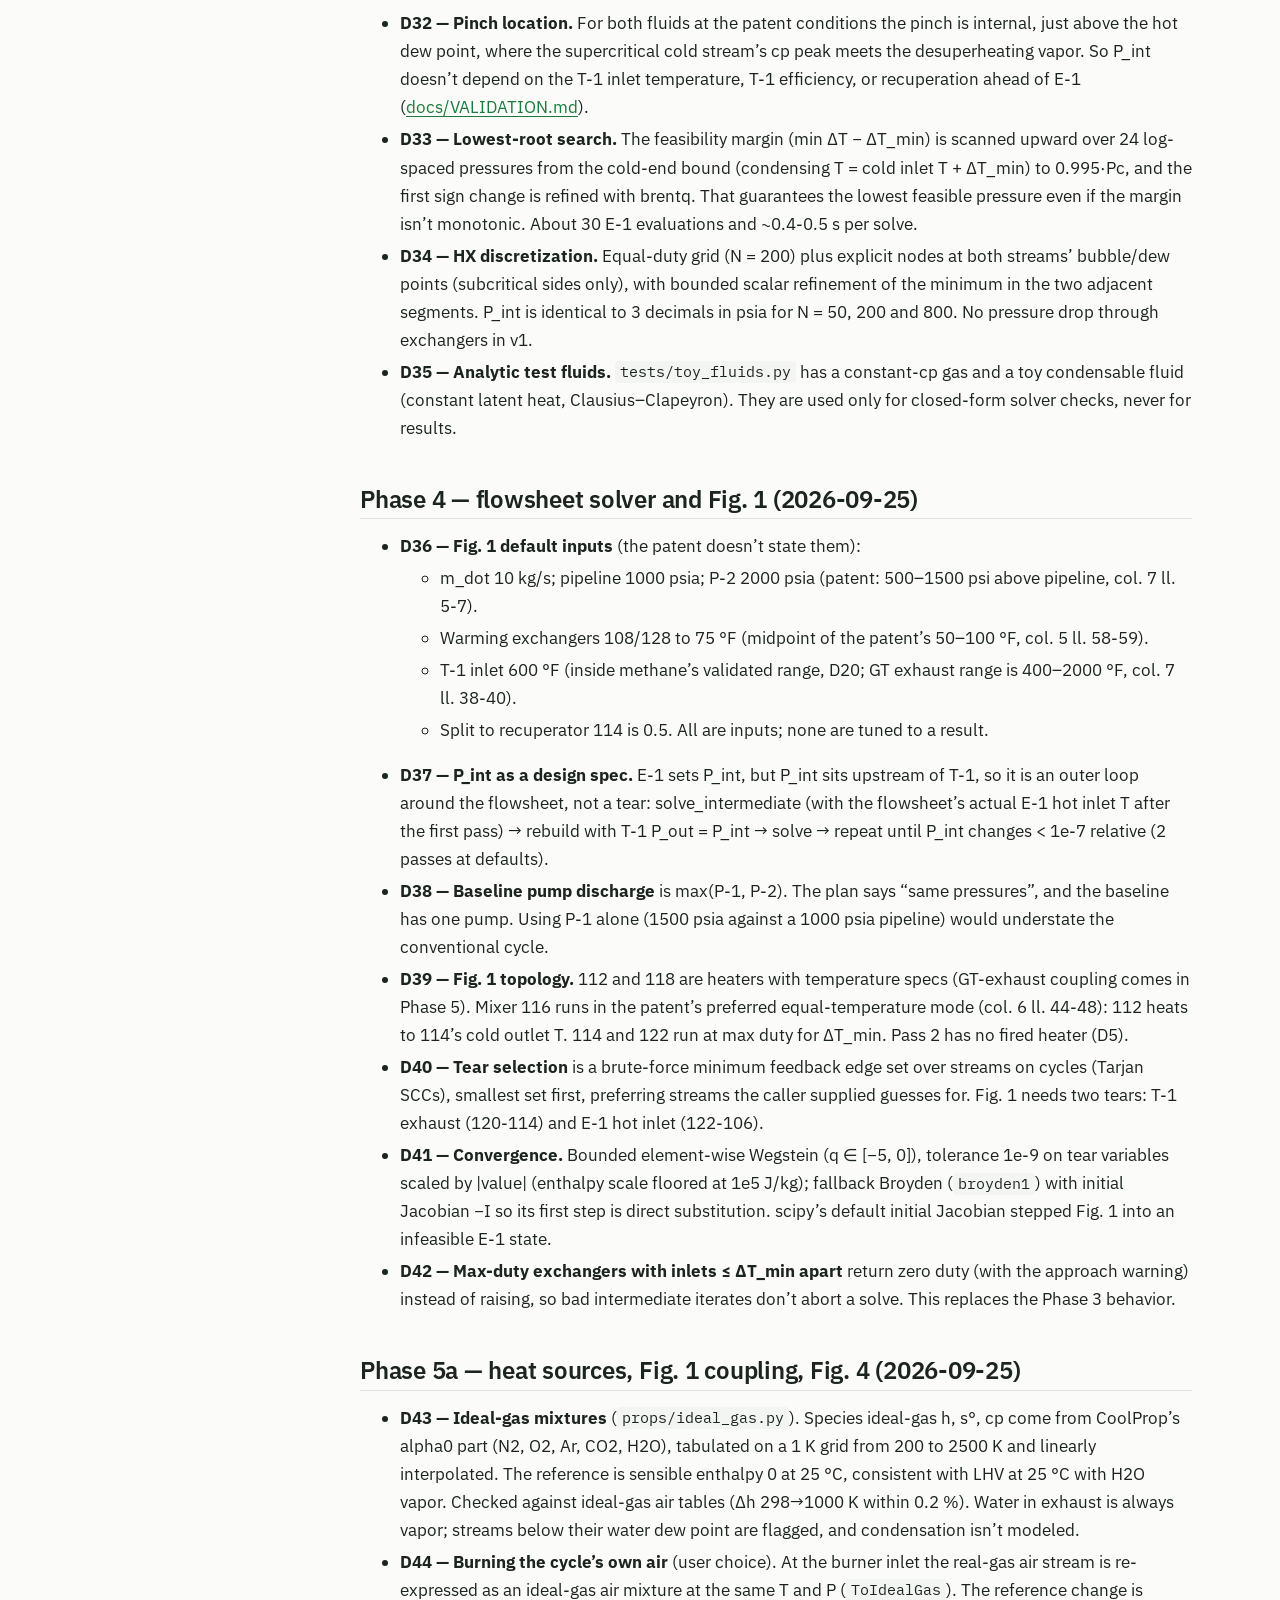
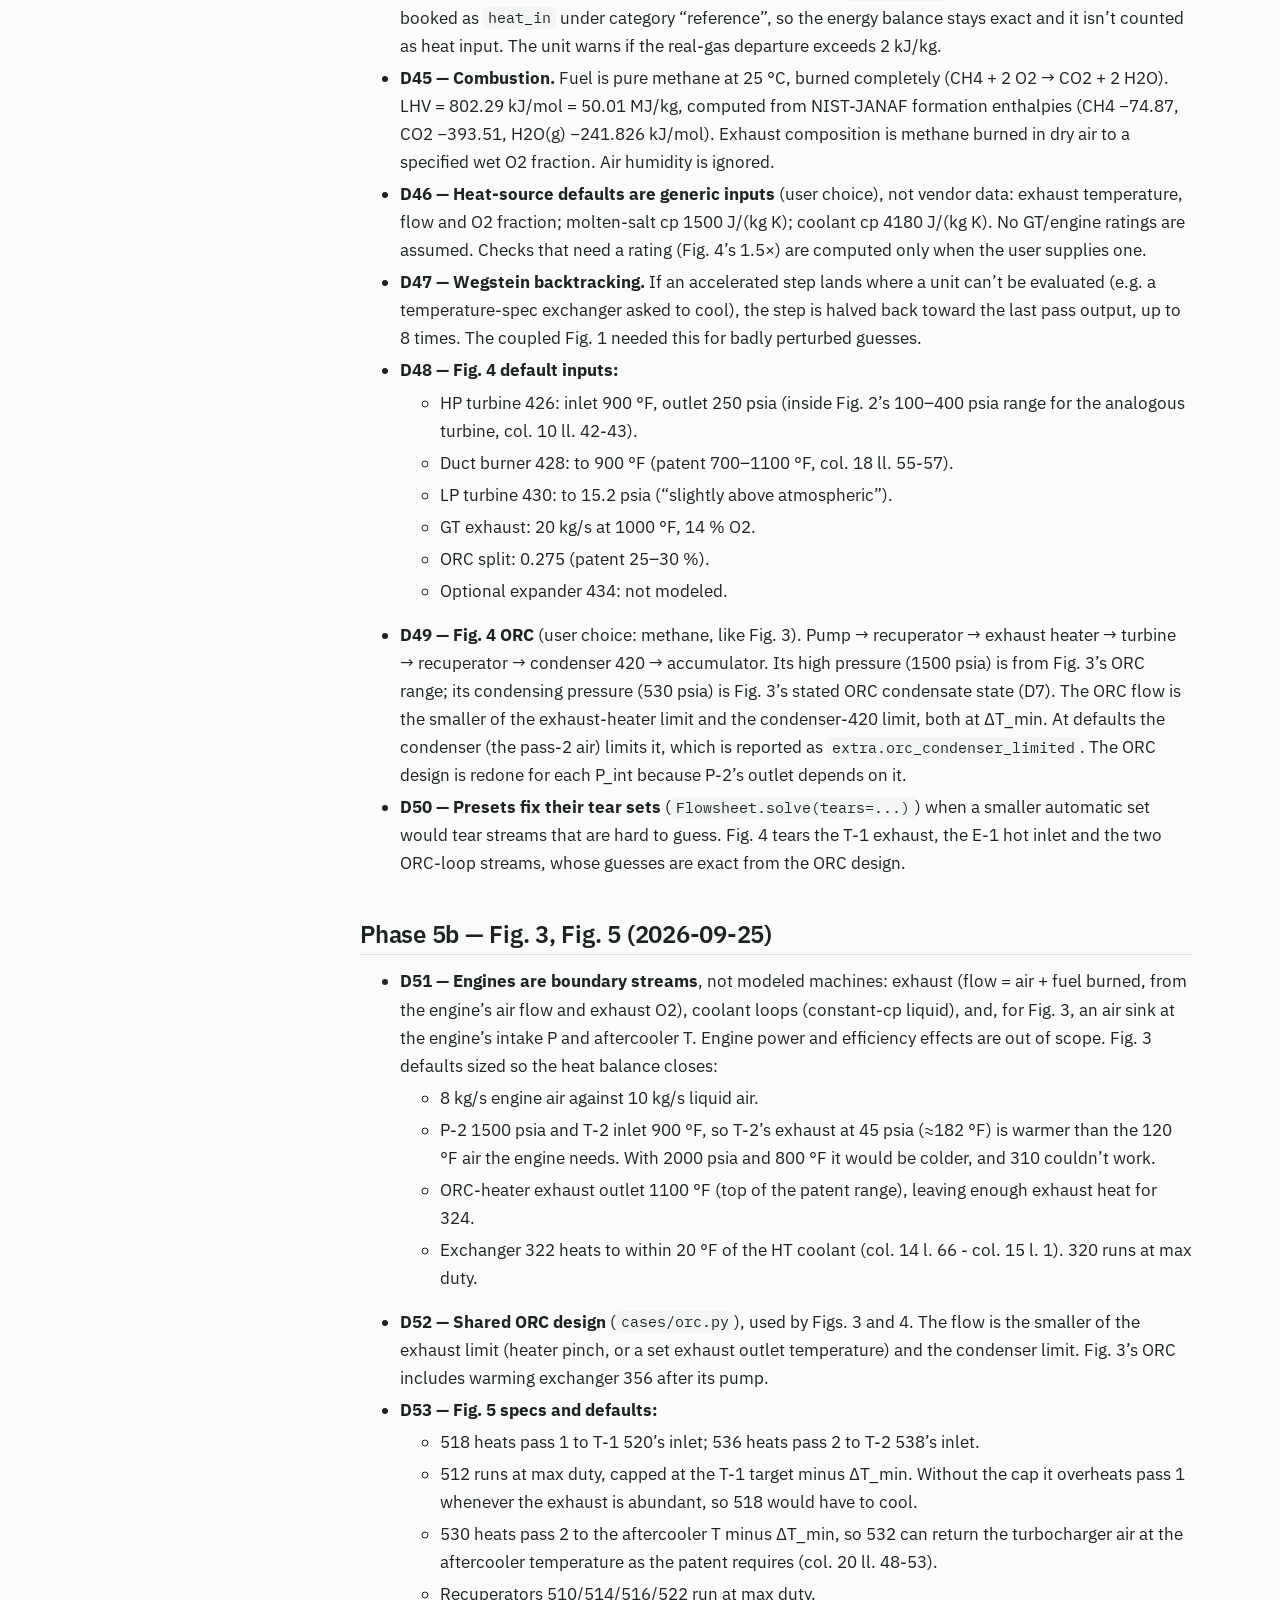
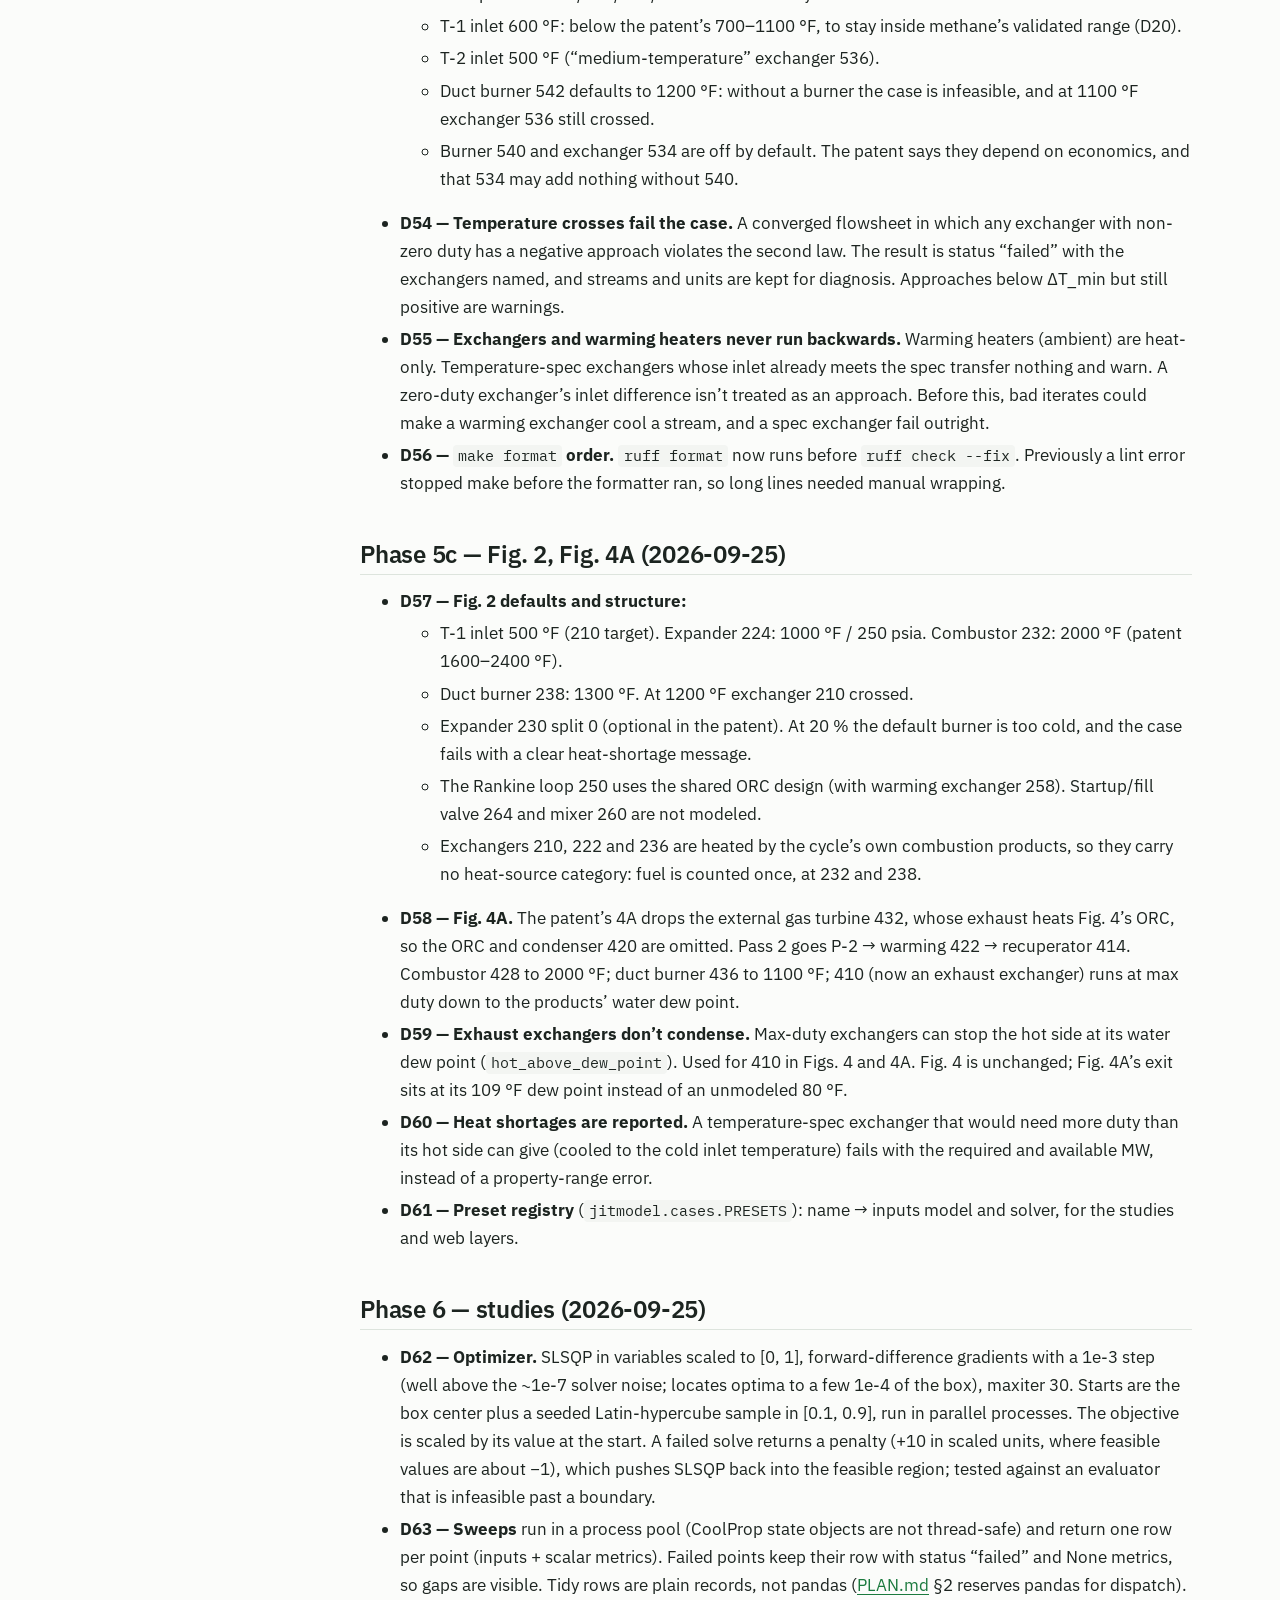
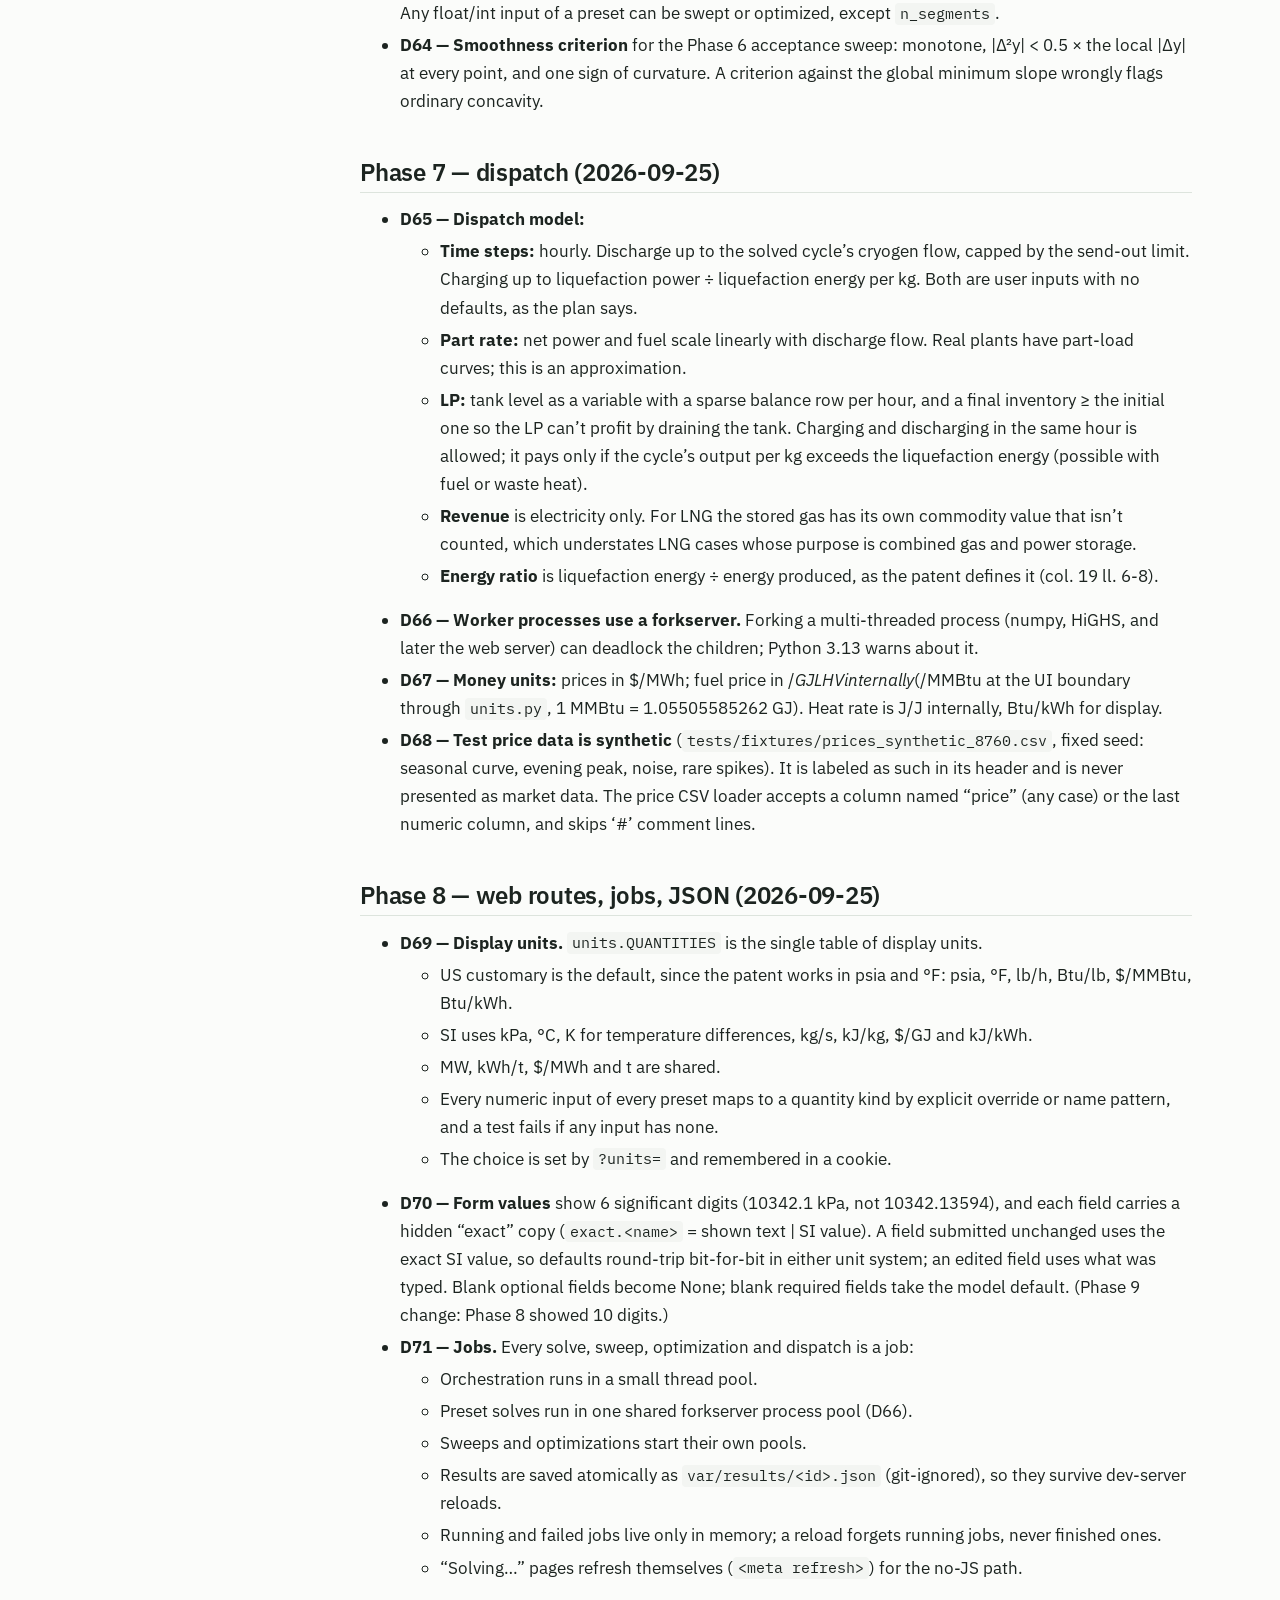
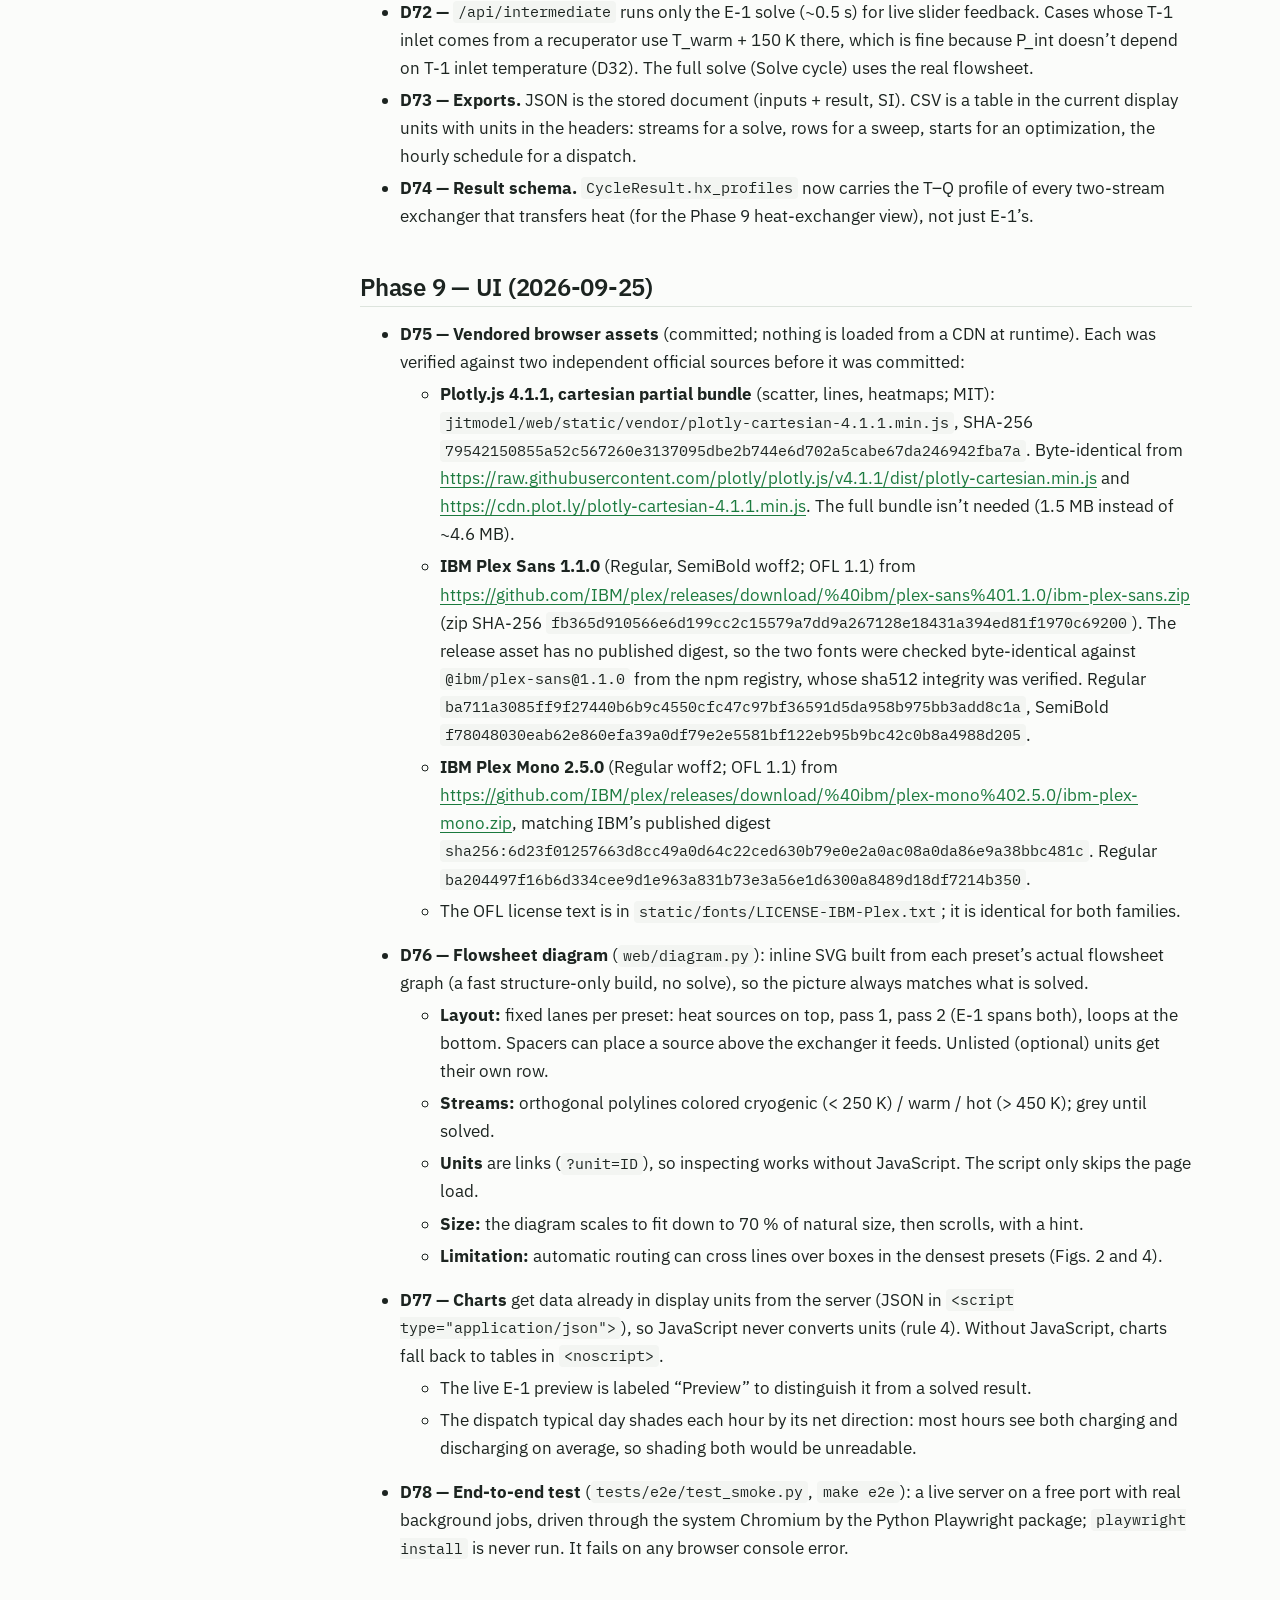
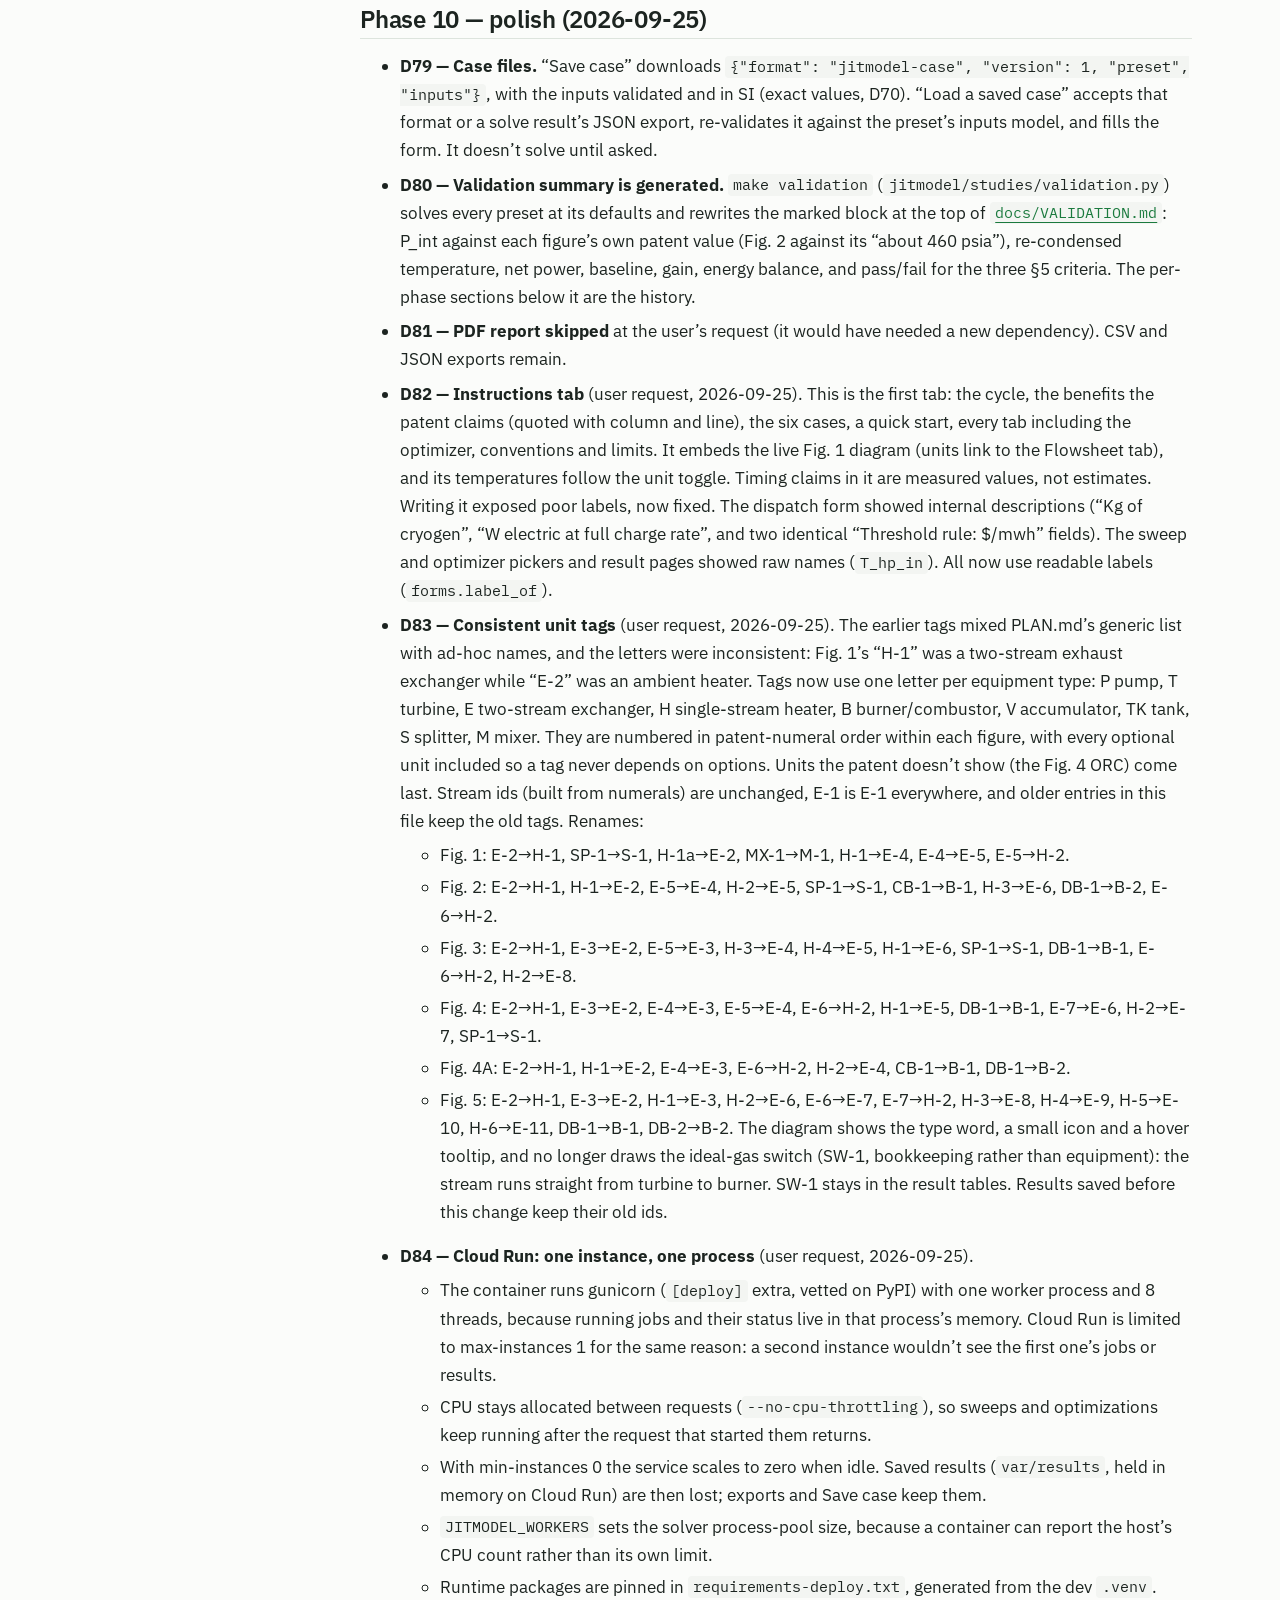
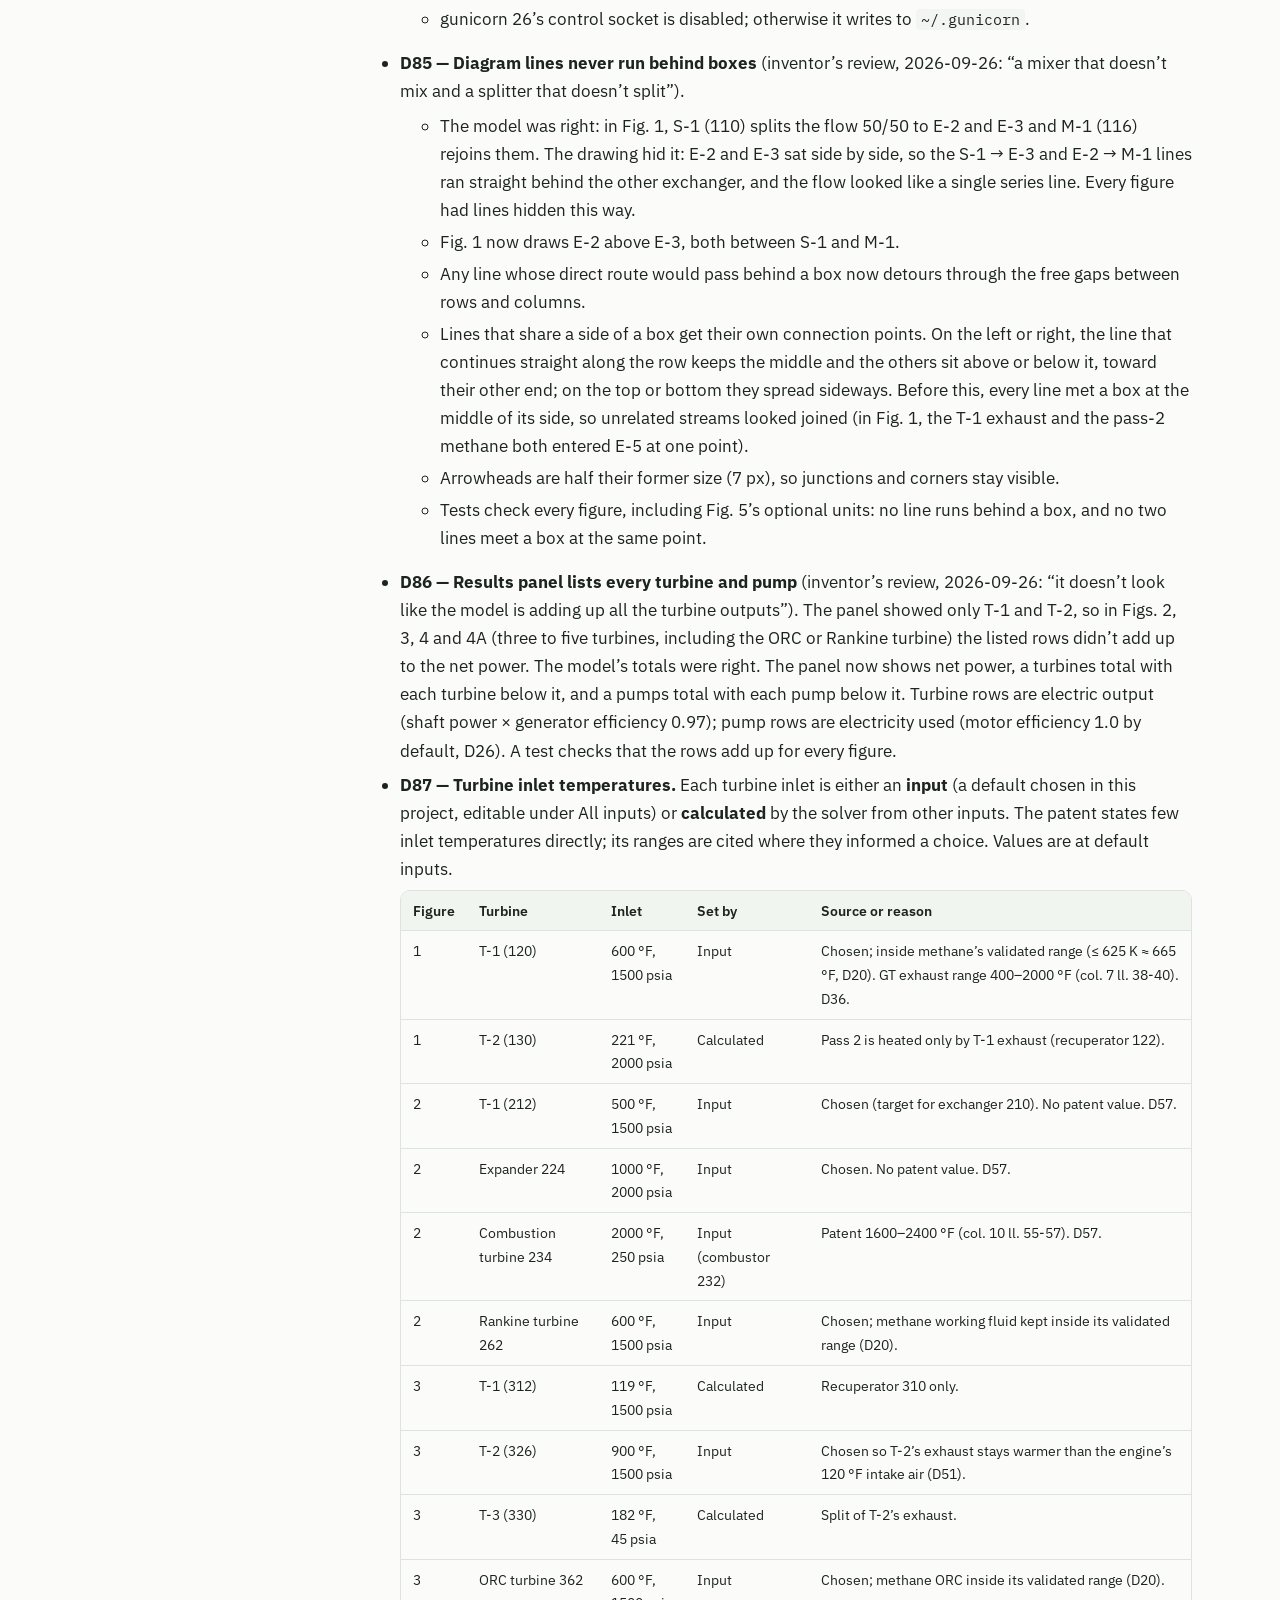
==== commit caafe472: "update" ====
--- a/pages/DECISIONS.html
+++ b/pages/DECISIONS.html
@@ -78,7 +78,7 @@
 </ul>
 </nav>
 <main class="doc">
-<p class="source-note">Rendered from <code>docs/DECISIONS.md</code> in the jitmodel repository, as of September 28, 2026 (commit 094842d).</p>
+<p class="source-note">Rendered from <code>docs/DECISIONS.md</code> in the jitmodel repository, as of September 29, 2026 (commit 426d37e).</p>
 <h1 id="decisions">Decisions</h1>
 <p>One short entry per non-obvious modeling or project decision. Patent
 citations are by reference numeral / figure until column-line citations
@@ -211,6 +211,101 @@
 <code>state_ph</code> calls, no cache, aarch64 container): Methane 0.39
 s, Air 0.31 s (target &lt; 1 s). A 20k-point random round-trip stress
 test per fluid: 0 failures, worst relative T error 9.3e-10.</li>
+<li><strong>D88 — CoolProp vs. REFPROP</strong> (added 2026-09-29; the
+inventor’s own models use REFPROP in TK Solver).
+<ul>
+<li><strong>Pure fluids: equivalent.</strong> Both implement the same
+reference equations: methane, Setzmann &amp; Wagner (1991); air, the
+pseudo-pure model of Lemmon et al. (2000) (REFPROP’s
+<code>air.ppf</code>). For the model as built (pure methane, pseudo-pure
+air), results should agree closely; a spot check of a few cycle states
+in REFPROP would confirm it.</li>
+<li><strong>Mixtures: REFPROP is stronger.</strong> Real LNG (methane
+with ethane, propane, nitrogen) and air as a true N2/O2/Ar mixture
+condense over a temperature range, which matters at E-1’s pinch.
+REFPROP’s mixture model (GERG-2008 for natural gas) and flash routines
+are the industry standard.</li>
+<li><strong>CoolProp 8.0.0 mixture test</strong> (HEOS,
+methane/ethane/propane, 96–100 % methane, at this cycle’s states):
+<ul>
+<li>Bubble and dew points are sensible where they converge. For 96/3/1
+mol % at 523 psia, dew −90.8 °F and bubble −126.3 °F: a 35 °F condensing
+range, against none for pure methane.</li>
+<li>With automatic phase detection, P,T calls at 1500 psia and −250 °F
+returned absurd enthalpies (about −820,000 kJ/kg) <strong>without
+raising an error</strong>. Imposing the phase gives smooth, sensible
+values.</li>
+<li>P,h flashes (used throughout the discretized exchangers) failed at
+40 of 41 supercritical points for mixtures containing ethane. A
+root-find on T with the phase imposed works instead.</li>
+<li>Two-phase: the saturation calculation failed outright for 98/1.5/0.5
+at 523 psia, and P,h inside the two-phase region failed at 4–13 of 19
+points depending on composition.</li>
+<li>So variable LNG composition in CoolProp is possible but needs our
+own two-phase flash (for example Rachford–Rice on CoolProp’s fugacity
+coefficients) and careful validation, especially near the mixture’s
+critical region. REFPROP would handle it directly.</li>
+</ul></li>
+<li><strong>REFPROP licensing (NIST SRD 23, checked 2026-09-29; not
+legal advice):</strong>
+<ul>
+<li><p>Single-user license: “can be installed on all machines that you
+use (not including servers where others can also access the program)”
+(<a href="https://pages.nist.gov/REFPROP-docs/">REFPROP FAQ</a>). NIST
+also says the license “applies to you, not for your computer” (<a
+href="https://github.com/usnistgov/REFPROP-issues/issues/227">REFPROP-issues
+#227</a>). It doesn’t cover this Cloud Run deployment, but it would
+cover the owner running the model on his own computer. The single-user
+price isn’t in the documents below; see the <a
+href="https://shop.nist.gov/ccrz__ProductDetails?sku=SRD23V10&amp;cclcl=en_US">NIST
+store</a>.</p></li>
+<li><p>Site license: allows “Internet accessible applications providing
+the application is restricted to only Named Users”, so the app would
+need a login. One-time fees, 25 named users minimum:</p>
+<div class="table-wrap">
+<table>
+<thead>
+<tr class="header">
+<th>Named users</th>
+<th>Price</th>
+<th>Total</th>
+</tr>
+</thead>
+<tbody>
+<tr class="odd">
+<td>25</td>
+<td>$292 per user</td>
+<td>$7,300</td>
+</tr>
+<tr class="even">
+<td>26–50</td>
+<td>$260 × users + $800</td>
+<td><span class="math inline">7, 560–</span>13,800</td>
+</tr>
+<tr class="odd">
+<td>51–75</td>
+<td>$227 × users + $2,450</td>
+<td><span class="math inline">14, 027–</span>19,475</td>
+</tr>
+<tr class="even">
+<td>Over 75</td>
+<td>flat fee</td>
+<td>$19,670</td>
+</tr>
+</tbody>
+</table>
+</div>
+<p>Existing site-license customers get 50 % off.</p></li>
+<li><p>Public Internet access requires a separate NIST Distribution
+Agreement (price not published).</p></li>
+<li><p>Source: <a
+href="https://www.nist.gov/system/files/documents/2024/08/14/NIST%20REFPROP%20v10%20Site%20License%20Agreement_Web_2024-05-23.pdf">NIST
+REFPROP v10 Site License Agreement</a> (version 23SLV10-20240523-01); <a
+href="https://shop.nist.gov/ccrz__ProductDetails?sku=SRD23SLV10&amp;cclcl=en_US">NIST
+store, site license</a>. NIST contact: Standard Reference Data,
+301-975-2205.</p></li>
+</ul></li>
+</ul></li>
 </ul>
 <h2 id="phase-2--unit-operations-2026-09-25">Phase 2 — unit operations
 (2026-09-25)</h2>
@@ -775,13 +870,12 @@
 it. Turbine rows are electric output (shaft power × generator efficiency
 0.97); pump rows are electricity used (motor efficiency 1.0 by default,
 D26). A test checks that the rows add up for every figure.</p></li>
-<li><p><strong>D87 — Turbine inlet temperatures</strong> (inventor’s
-question, 2026-09-28: “How did Claude pick the turbine inlet
-temperatures?”). Each turbine inlet is either an <strong>input</strong>
-(a default chosen in this project, editable under All inputs) or
-<strong>calculated</strong> by the solver from other inputs. The patent
-states few inlet temperatures directly; its ranges are cited where they
-informed a choice. Values are at default inputs.</p>
+<li><p><strong>D87 — Turbine inlet temperatures.</strong> Each turbine
+inlet is either an <strong>input</strong> (a default chosen in this
+project, editable under All inputs) or <strong>calculated</strong> by
+the solver from other inputs. The patent states few inlet temperatures
+directly; its ranges are cited where they informed a choice. Values are
+at default inputs.</p>
 <div class="table-wrap">
 <table>
 <thead>
